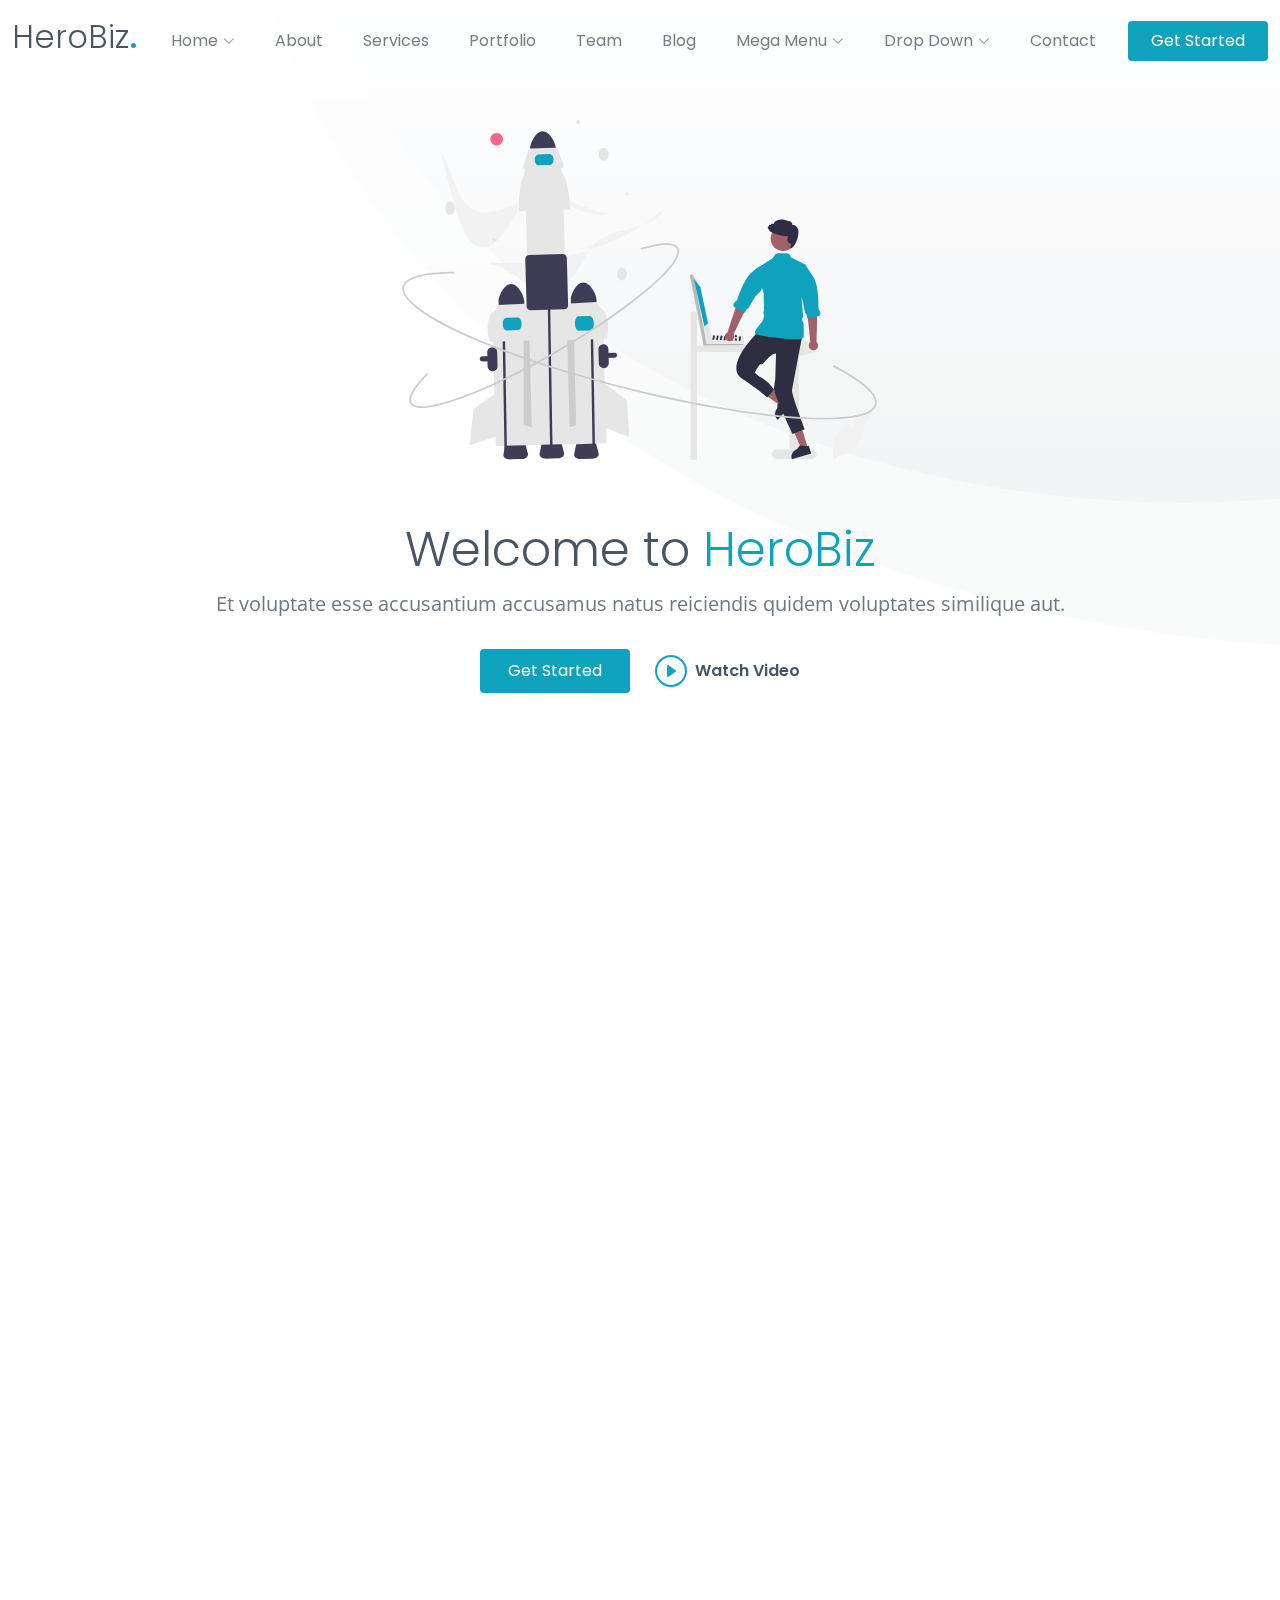
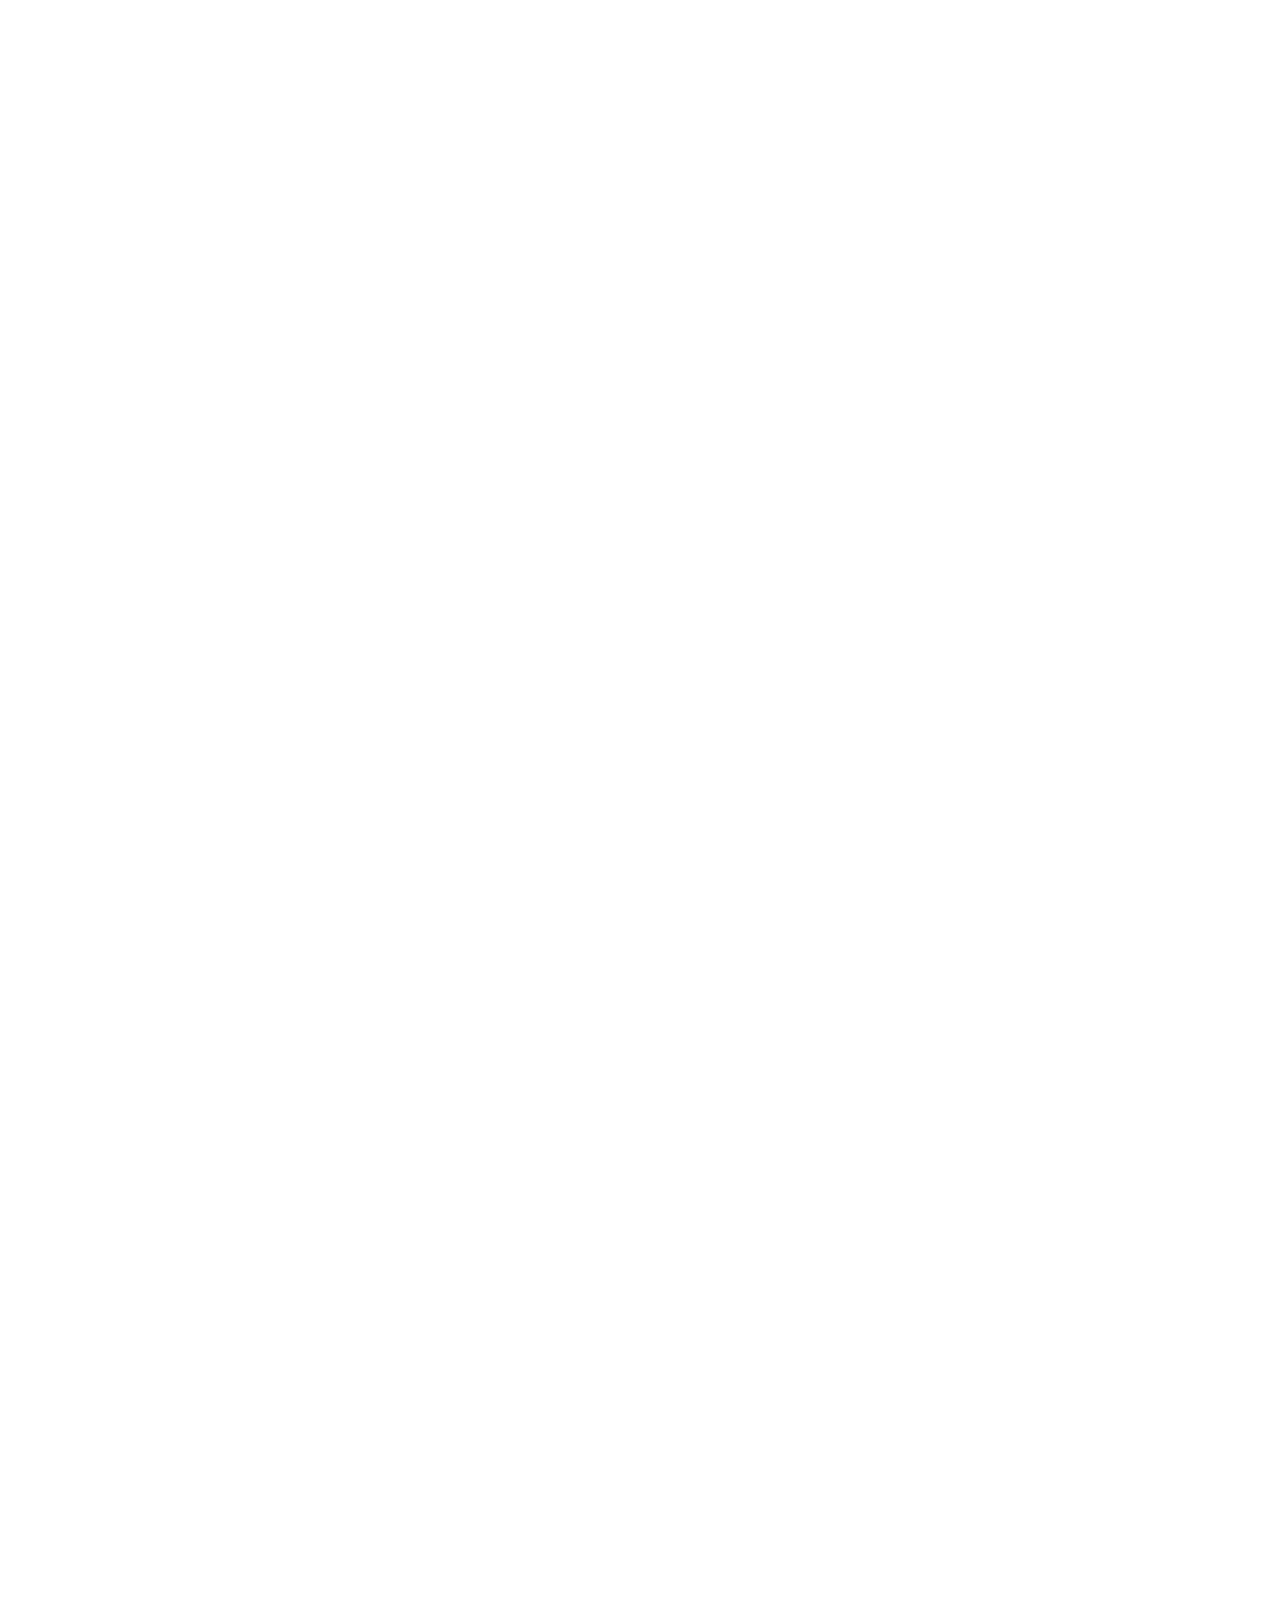
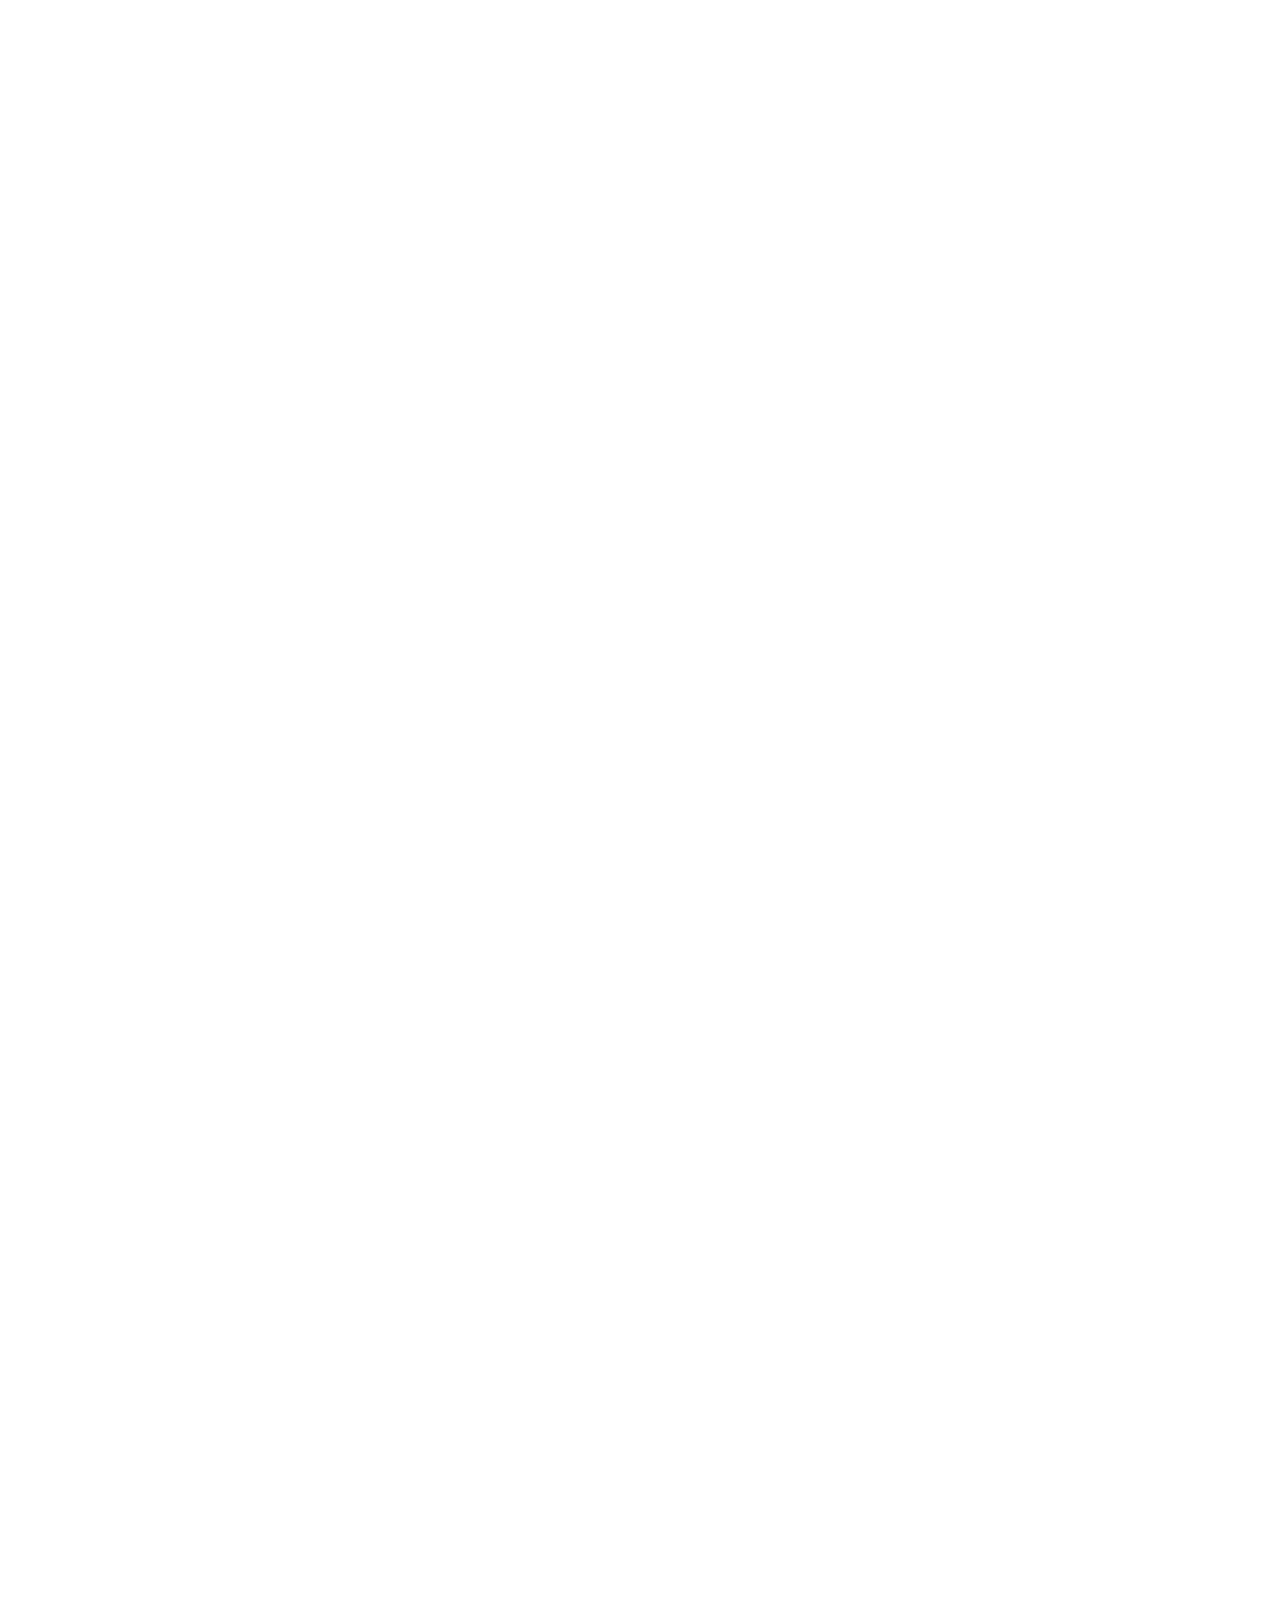
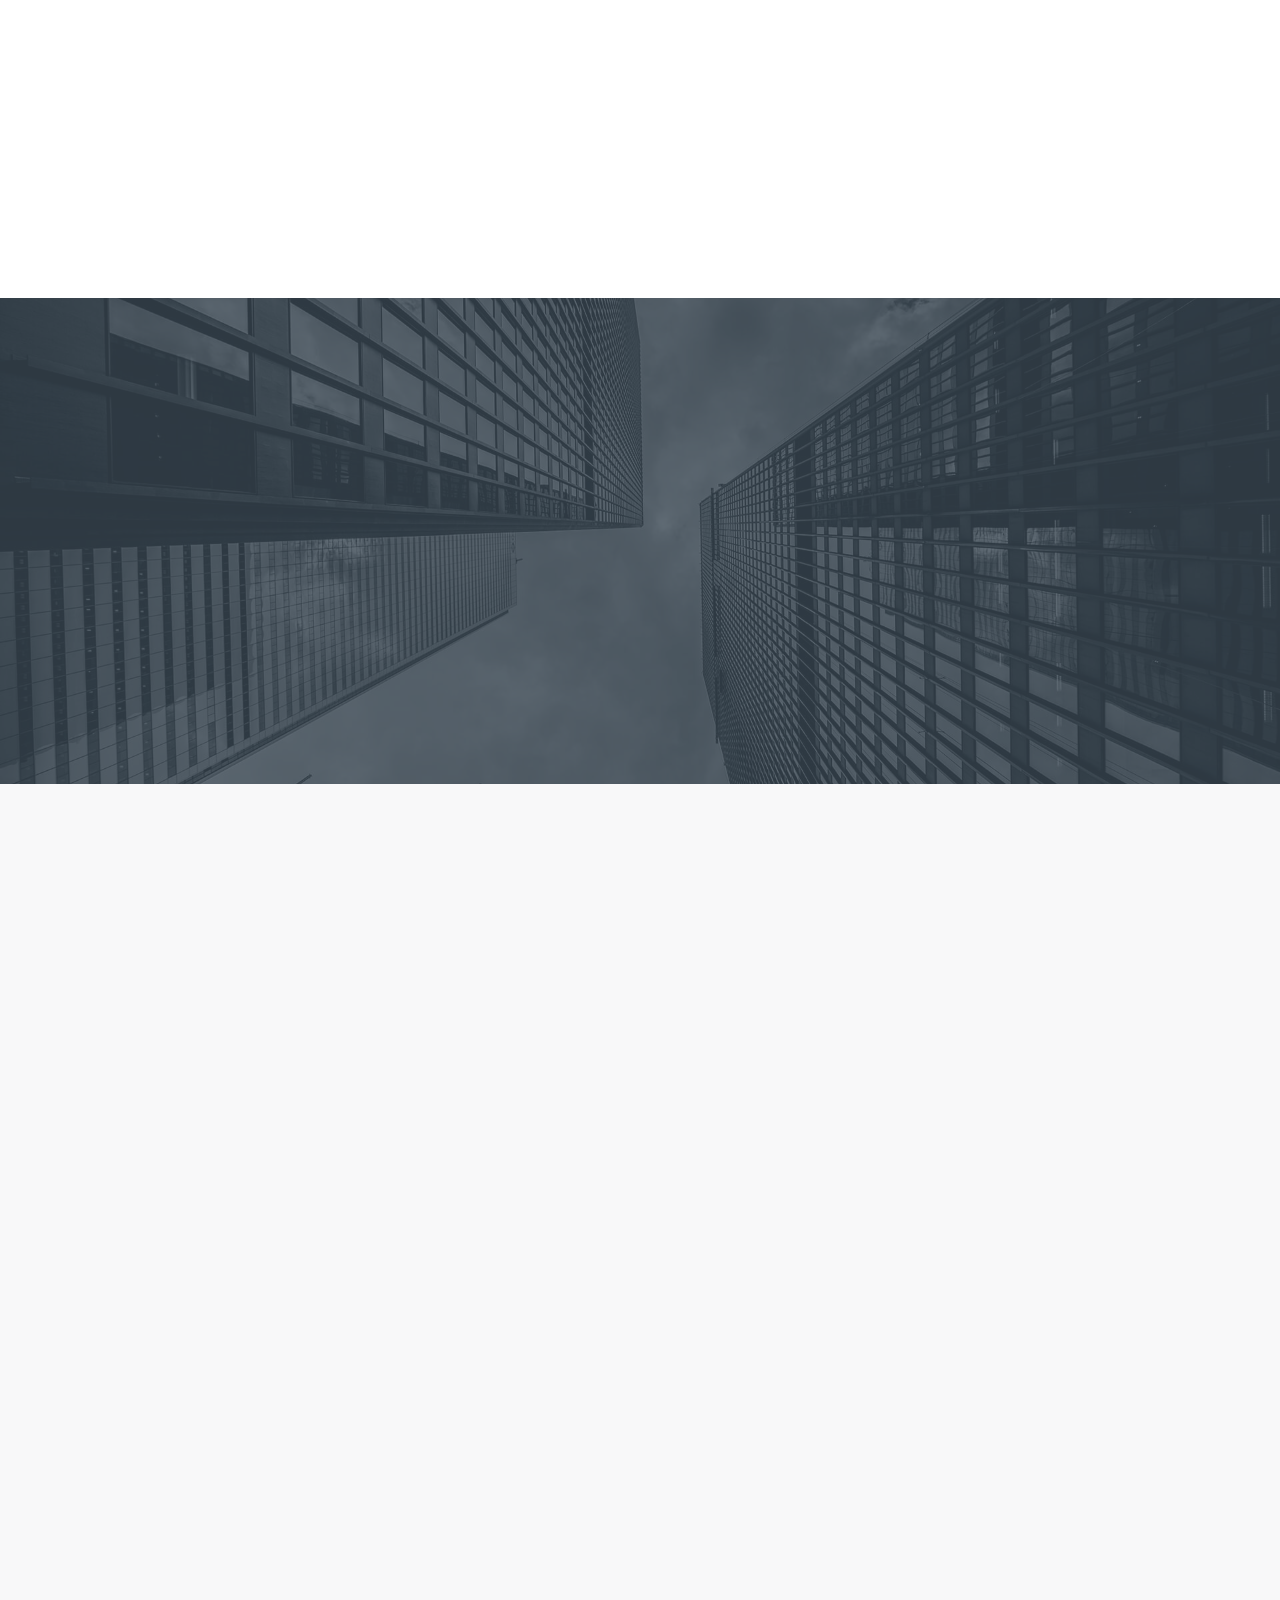
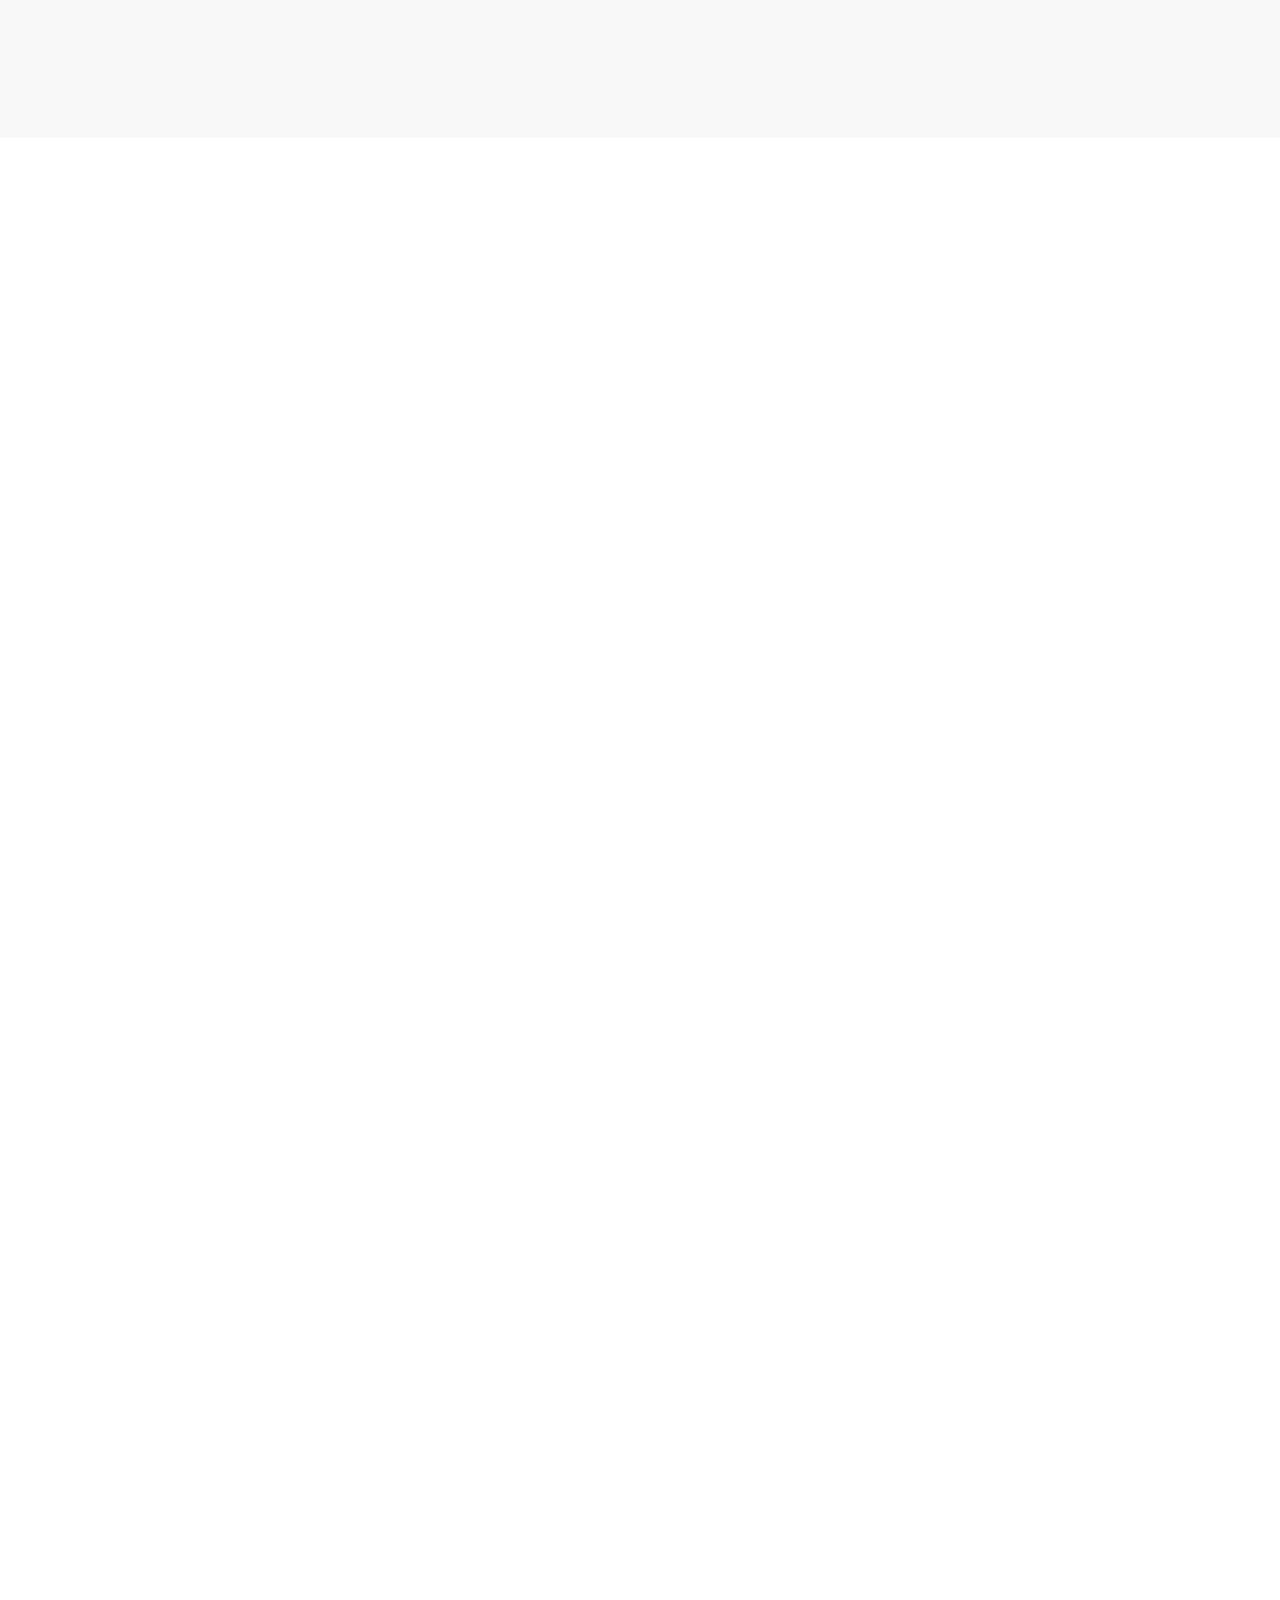
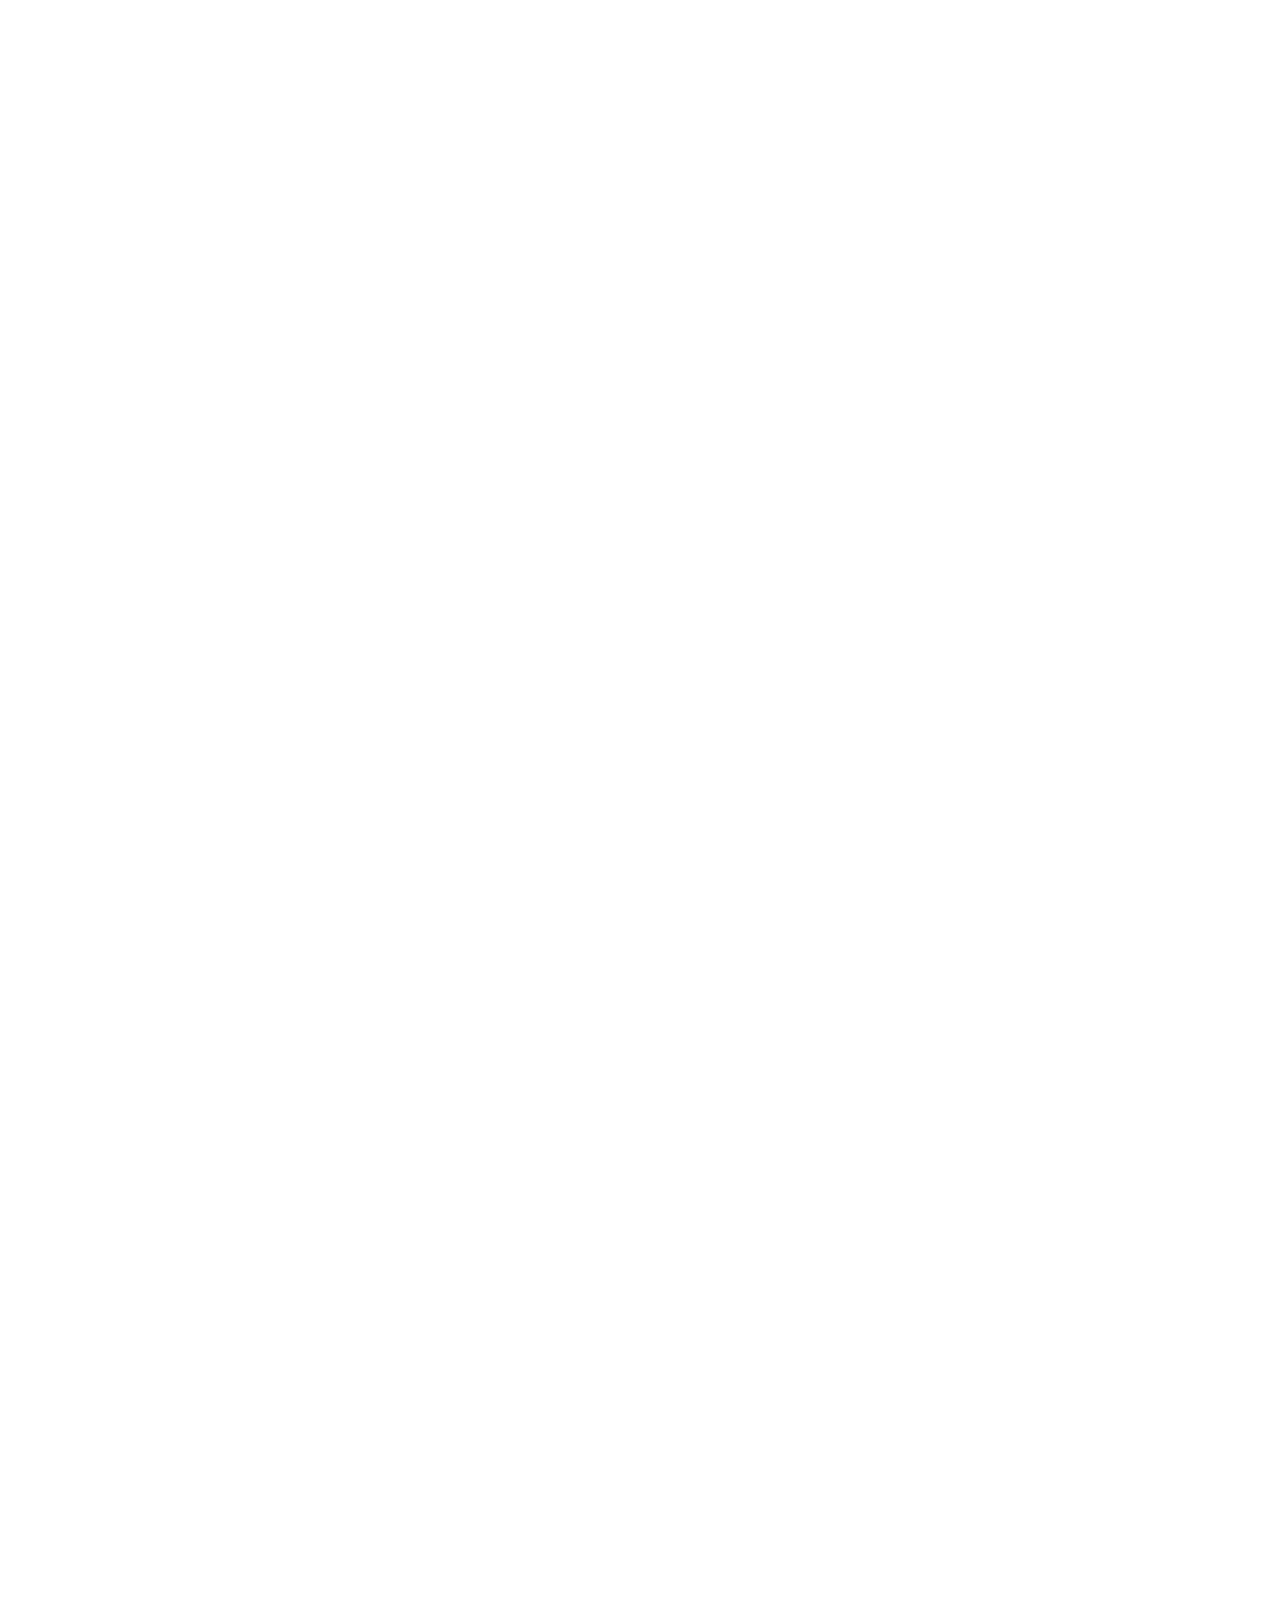
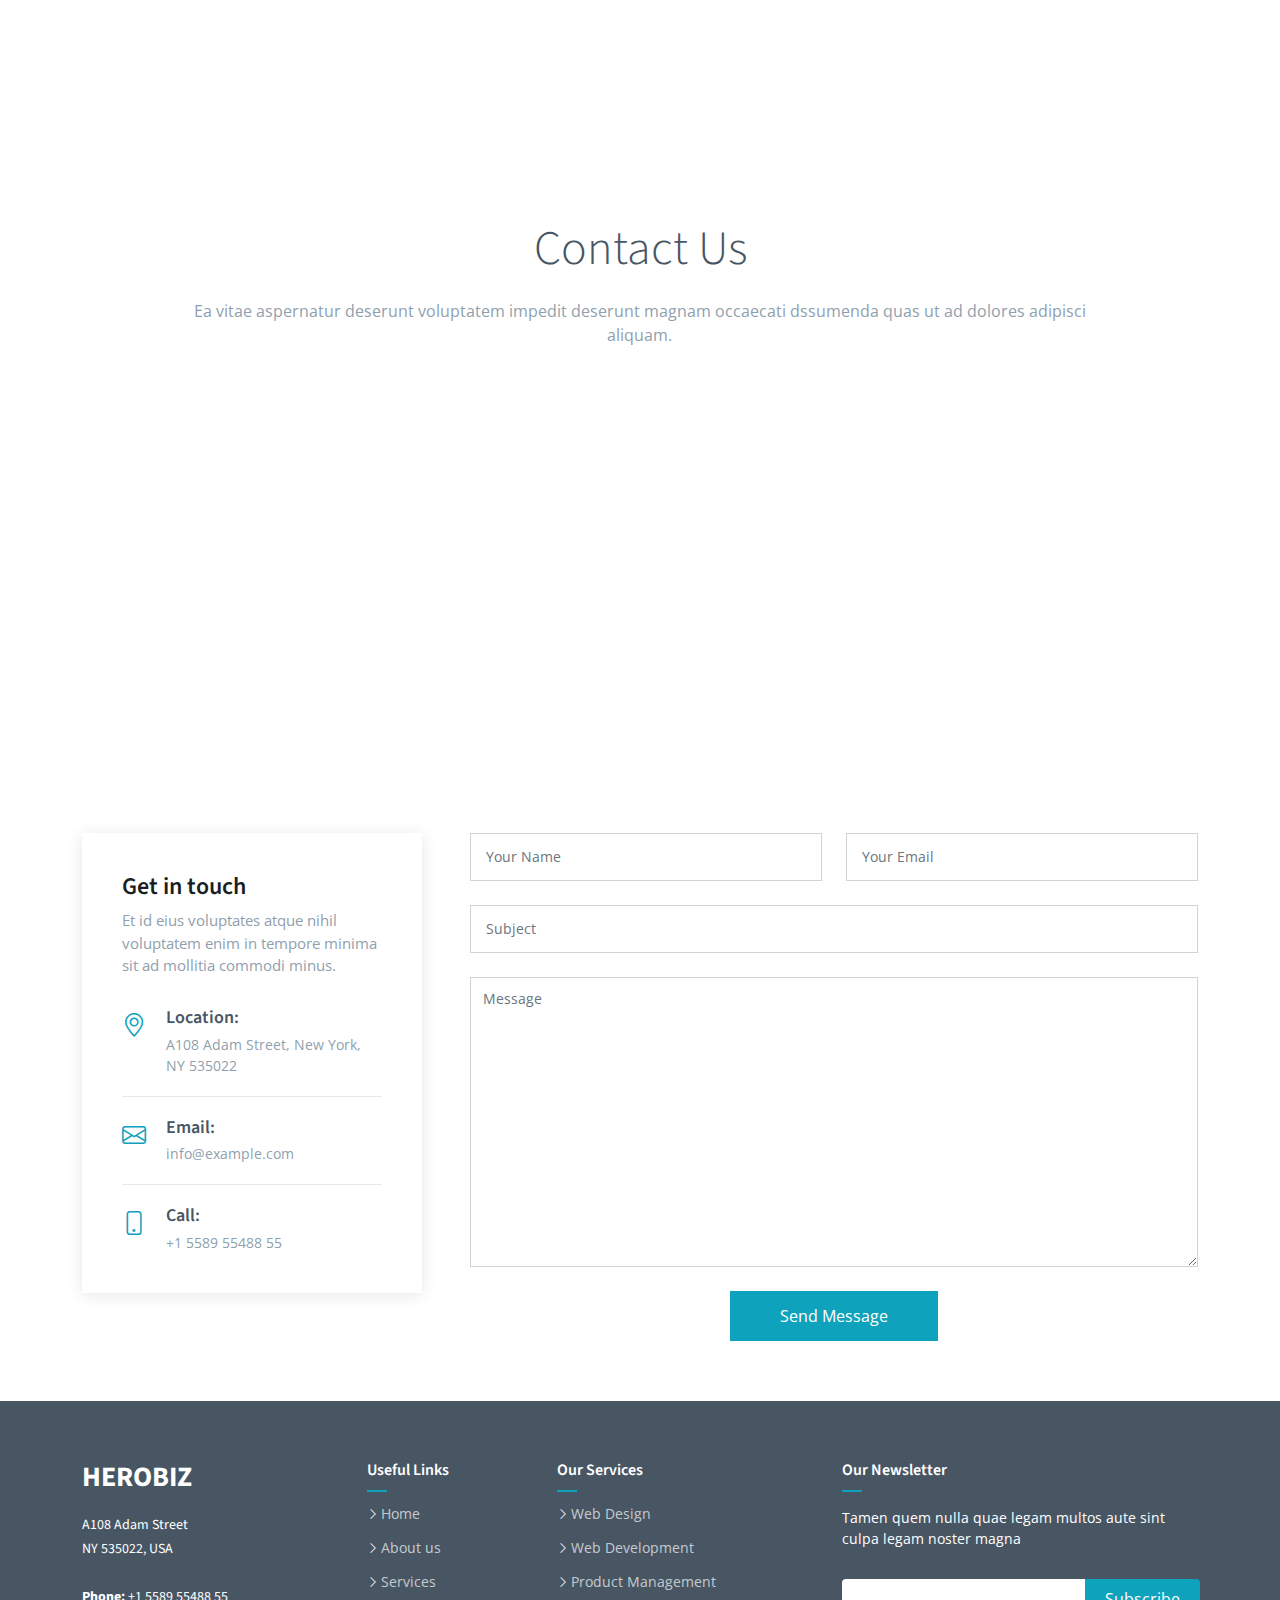
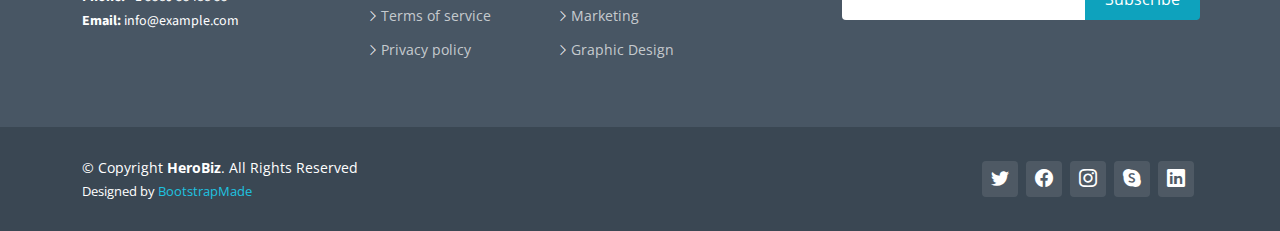
==== index.html @ de41434a "initial comment" ====
<!DOCTYPE html>
<html lang="en">

<head>
  <meta charset="utf-8">
  <meta content="width=device-width, initial-scale=1.0" name="viewport">

  <title>HeroBiz Bootstrap Template - Home 1</title>
  <meta content="" name="description">
  <meta content="" name="keywords">

  <!-- Favicons -->
  <link href="assets/img/favicon.png" rel="icon">
  <link href="assets/img/apple-touch-icon.png" rel="apple-touch-icon">

  <!-- Google Fonts -->
  <link rel="preconnect" href="https://fonts.googleapis.com">
  <link rel="preconnect" href="https://fonts.gstatic.com" crossorigin>
  <link href="https://fonts.googleapis.com/css2?family=Open+Sans:ital,wght@0,300;0,400;0,500;0,600;0,700;1,300;1,400;1,500;1,600;1,700&family=Poppins:ital,wght@0,300;0,400;0,500;0,600;0,700;1,300;1,400;1,500;1,600;1,700&family=Source+Sans+Pro:ital,wght@0,300;0,400;0,600;0,700;1,300;1,400;1,600;1,700&display=swap" rel="stylesheet">

  <!-- Vendor CSS Files -->
  <link href="assets/vendor/bootstrap/css/bootstrap.min.css" rel="stylesheet">
  <link href="assets/vendor/bootstrap-icons/bootstrap-icons.css" rel="stylesheet">
  <link href="assets/vendor/aos/aos.css" rel="stylesheet">
  <link href="assets/vendor/glightbox/css/glightbox.min.css" rel="stylesheet">
  <link href="assets/vendor/swiper/swiper-bundle.min.css" rel="stylesheet">

  <!-- Variables CSS Files. Uncomment your preferred color scheme -->
  <link href="assets/css/variables.css" rel="stylesheet">
  <!-- <link href="assets/css/variables-blue.css" rel="stylesheet"> -->
  <!-- <link href="assets/css/variables-green.css" rel="stylesheet"> -->
  <!-- <link href="assets/css/variables-orange.css" rel="stylesheet"> -->
  <!-- <link href="assets/css/variables-purple.css" rel="stylesheet"> -->
  <!-- <link href="assets/css/variables-red.css" rel="stylesheet"> -->
  <!-- <link href="assets/css/variables-pink.css" rel="stylesheet"> -->

  <!-- Template Main CSS File -->
  <link href="assets/css/main.css" rel="stylesheet">

  <!-- =======================================================
  * Template Name: HeroBiz - v2.1.0
  * Template URL: https://bootstrapmade.com/herobiz-bootstrap-business-template/
  * Author: BootstrapMade.com
  * License: https://bootstrapmade.com/license/
  ======================================================== -->
</head>

<body>

  <!-- ======= Header ======= -->
  <header id="header" class="header fixed-top" data-scrollto-offset="0">
    <div class="container-fluid d-flex align-items-center justify-content-between">

      <a href="index.html" class="logo d-flex align-items-center scrollto me-auto me-lg-0">
        <!-- Uncomment the line below if you also wish to use an image logo -->
        <!-- <img src="assets/img/logo.png" alt=""> -->
        <h1>HeroBiz<span>.</span></h1>
      </a>

      <nav id="navbar" class="navbar">
        <ul>

          <li class="dropdown"><a href="#"><span>Home</span> <i class="bi bi-chevron-down dropdown-indicator"></i></a>
            <ul>
              <li><a href="index.html" class="active">Home 1 - index.html</a></li>
              <li><a href="index-2.html">Home 2 - index-2.html</a></li>
              <li><a href="index-3.html">Home 3 - index-3.html</a></li>
              <li><a href="index-4.html">Home 4 - index-4.html</a></li>
            </ul>
          </li>

          <li><a class="nav-link scrollto" href="index.html#about">About</a></li>
          <li><a class="nav-link scrollto" href="index.html#services">Services</a></li>
          <li><a class="nav-link scrollto" href="index.html#portfolio">Portfolio</a></li>
          <li><a class="nav-link scrollto" href="index.html#team">Team</a></li>
          <li><a href="blog.html">Blog</a></li>
          <li class="dropdown megamenu"><a href="#"><span>Mega Menu</span> <i class="bi bi-chevron-down dropdown-indicator"></i></a>
            <ul>
              <li>
                <a href="#">Column 1 link 1</a>
                <a href="#">Column 1 link 2</a>
                <a href="#">Column 1 link 3</a>
              </li>
              <li>
                <a href="#">Column 2 link 1</a>
                <a href="#">Column 2 link 2</a>
                <a href="#">Column 3 link 3</a>
              </li>
              <li>
                <a href="#">Column 3 link 1</a>
                <a href="#">Column 3 link 2</a>
                <a href="#">Column 3 link 3</a>
              </li>
              <li>
                <a href="#">Column 4 link 1</a>
                <a href="#">Column 4 link 2</a>
                <a href="#">Column 4 link 3</a>
              </li>
            </ul>
          </li>
          <li class="dropdown"><a href="#"><span>Drop Down</span> <i class="bi bi-chevron-down dropdown-indicator"></i></a>
            <ul>
              <li><a href="#">Drop Down 1</a></li>
              <li class="dropdown"><a href="#"><span>Deep Drop Down</span> <i class="bi bi-chevron-down dropdown-indicator"></i></a>
                <ul>
                  <li><a href="#">Deep Drop Down 1</a></li>
                  <li><a href="#">Deep Drop Down 2</a></li>
                  <li><a href="#">Deep Drop Down 3</a></li>
                  <li><a href="#">Deep Drop Down 4</a></li>
                  <li><a href="#">Deep Drop Down 5</a></li>
                </ul>
              </li>
              <li><a href="#">Drop Down 2</a></li>
              <li><a href="#">Drop Down 3</a></li>
              <li><a href="#">Drop Down 4</a></li>
            </ul>
          </li>
          <li><a class="nav-link scrollto" href="index.html#contact">Contact</a></li>
        </ul>
        <i class="bi bi-list mobile-nav-toggle d-none"></i>
      </nav><!-- .navbar -->

      <a class="btn-getstarted scrollto" href="index.html#about">Get Started</a>

    </div>
  </header><!-- End Header -->

  <section id="hero-animated" class="hero-animated d-flex align-items-center">
    <div class="container d-flex flex-column justify-content-center align-items-center text-center position-relative" data-aos="zoom-out">
      <img src="assets/img/hero-carousel/hero-carousel-3.svg" class="img-fluid animated">
      <h2>Welcome to <span>HeroBiz</span></h2>
      <p>Et voluptate esse accusantium accusamus natus reiciendis quidem voluptates similique aut.</p>
      <div class="d-flex">
        <a href="#about" class="btn-get-started scrollto">Get Started</a>
        <a href="https://www.youtube.com/watch?v=LXb3EKWsInQ" class="glightbox btn-watch-video d-flex align-items-center"><i class="bi bi-play-circle"></i><span>Watch Video</span></a>
      </div>
    </div>
  </section>

  <main id="main">

    <!-- ======= Featured Services Section ======= -->
    <section id="featured-services" class="featured-services">
      <div class="container">

        <div class="row gy-4">

          <div class="col-xl-3 col-md-6 d-flex" data-aos="zoom-out">
            <div class="service-item position-relative">
              <div class="icon"><i class="bi bi-activity icon"></i></div>
              <h4><a href="" class="stretched-link">Lorem Ipsum</a></h4>
              <p>Voluptatum deleniti atque corrupti quos dolores et quas molestias excepturi</p>
            </div>
          </div><!-- End Service Item -->

          <div class="col-xl-3 col-md-6 d-flex" data-aos="zoom-out" data-aos-delay="200">
            <div class="service-item position-relative">
              <div class="icon"><i class="bi bi-bounding-box-circles icon"></i></div>
              <h4><a href="" class="stretched-link">Sed ut perspici</a></h4>
              <p>Duis aute irure dolor in reprehenderit in voluptate velit esse cillum dolore</p>
            </div>
          </div><!-- End Service Item -->

          <div class="col-xl-3 col-md-6 d-flex" data-aos="zoom-out" data-aos-delay="400">
            <div class="service-item position-relative">
              <div class="icon"><i class="bi bi-calendar4-week icon"></i></div>
              <h4><a href="" class="stretched-link">Magni Dolores</a></h4>
              <p>Excepteur sint occaecat cupidatat non proident, sunt in culpa qui officia</p>
            </div>
          </div><!-- End Service Item -->

          <div class="col-xl-3 col-md-6 d-flex" data-aos="zoom-out" data-aos-delay="600">
            <div class="service-item position-relative">
              <div class="icon"><i class="bi bi-broadcast icon"></i></div>
              <h4><a href="" class="stretched-link">Nemo Enim</a></h4>
              <p>At vero eos et accusamus et iusto odio dignissimos ducimus qui blanditiis</p>
            </div>
          </div><!-- End Service Item -->

        </div>

      </div>
    </section><!-- End Featured Services Section -->

    <!-- ======= About Section ======= -->
    <section id="about" class="about">
      <div class="container" data-aos="fade-up">

        <div class="section-header">
          <h2>About Us</h2>
          <p>Architecto nobis eos vel nam quidem vitae temporibus voluptates qui hic deserunt iusto omnis nam voluptas asperiores sequi tenetur dolores incidunt enim voluptatem magnam cumque fuga.</p>
        </div>

        <div class="row g-4 g-lg-5" data-aos="fade-up" data-aos-delay="200">

          <div class="col-lg-5">
            <div class="about-img">
              <img src="assets/img/about.jpg" class="img-fluid" alt="">
            </div>
          </div>

          <div class="col-lg-7">
            <h3 class="pt-0 pt-lg-5">Neque officiis dolore maiores et exercitationem quae est seda lidera pat claero</h3>

            <!-- Tabs -->
            <ul class="nav nav-pills mb-3">
              <li><a class="nav-link active" data-bs-toggle="pill" href="#tab1">Saepe fuga</a></li>
              <li><a class="nav-link" data-bs-toggle="pill" href="#tab2">Voluptates</a></li>
              <li><a class="nav-link" data-bs-toggle="pill" href="#tab3">Corrupti</a></li>
            </ul><!-- End Tabs -->

            <!-- Tab Content -->
            <div class="tab-content">

              <div class="tab-pane fade show active" id="tab1">

                <p class="fst-italic">Consequuntur inventore voluptates consequatur aut vel et. Eos doloribus expedita. Sapiente atque consequatur minima nihil quae aspernatur quo suscipit voluptatem.</p>

                <div class="d-flex align-items-center mt-4">
                  <i class="bi bi-check2"></i>
                  <h4>Repudiandae rerum velit modi et officia quasi facilis</h4>
                </div>
                <p>Laborum omnis voluptates voluptas qui sit aliquam blanditiis. Sapiente minima commodi dolorum non eveniet magni quaerat nemo et.</p>

                <div class="d-flex align-items-center mt-4">
                  <i class="bi bi-check2"></i>
                  <h4>Incidunt non veritatis illum ea ut nisi</h4>
                </div>
                <p>Non quod totam minus repellendus autem sint velit. Rerum debitis facere soluta tenetur. Iure molestiae assumenda sunt qui inventore eligendi voluptates nisi at. Dolorem quo tempora. Quia et perferendis.</p>

                <div class="d-flex align-items-center mt-4">
                  <i class="bi bi-check2"></i>
                  <h4>Omnis ab quia nemo dignissimos rem eum quos..</h4>
                </div>
                <p>Eius alias aut cupiditate. Dolor voluptates animi ut blanditiis quos nam. Magnam officia aut ut alias quo explicabo ullam esse. Sunt magnam et dolorem eaque magnam odit enim quaerat. Vero error error voluptatem eum.</p>

              </div><!-- End Tab 1 Content -->

              <div class="tab-pane fade show" id="tab2">

                <p class="fst-italic">Consequuntur inventore voluptates consequatur aut vel et. Eos doloribus expedita. Sapiente atque consequatur minima nihil quae aspernatur quo suscipit voluptatem.</p>

                <div class="d-flex align-items-center mt-4">
                  <i class="bi bi-check2"></i>
                  <h4>Repudiandae rerum velit modi et officia quasi facilis</h4>
                </div>
                <p>Laborum omnis voluptates voluptas qui sit aliquam blanditiis. Sapiente minima commodi dolorum non eveniet magni quaerat nemo et.</p>

                <div class="d-flex align-items-center mt-4">
                  <i class="bi bi-check2"></i>
                  <h4>Incidunt non veritatis illum ea ut nisi</h4>
                </div>
                <p>Non quod totam minus repellendus autem sint velit. Rerum debitis facere soluta tenetur. Iure molestiae assumenda sunt qui inventore eligendi voluptates nisi at. Dolorem quo tempora. Quia et perferendis.</p>

                <div class="d-flex align-items-center mt-4">
                  <i class="bi bi-check2"></i>
                  <h4>Omnis ab quia nemo dignissimos rem eum quos..</h4>
                </div>
                <p>Eius alias aut cupiditate. Dolor voluptates animi ut blanditiis quos nam. Magnam officia aut ut alias quo explicabo ullam esse. Sunt magnam et dolorem eaque magnam odit enim quaerat. Vero error error voluptatem eum.</p>

              </div><!-- End Tab 2 Content -->

              <div class="tab-pane fade show" id="tab3">

                <p class="fst-italic">Consequuntur inventore voluptates consequatur aut vel et. Eos doloribus expedita. Sapiente atque consequatur minima nihil quae aspernatur quo suscipit voluptatem.</p>

                <div class="d-flex align-items-center mt-4">
                  <i class="bi bi-check2"></i>
                  <h4>Repudiandae rerum velit modi et officia quasi facilis</h4>
                </div>
                <p>Laborum omnis voluptates voluptas qui sit aliquam blanditiis. Sapiente minima commodi dolorum non eveniet magni quaerat nemo et.</p>

                <div class="d-flex align-items-center mt-4">
                  <i class="bi bi-check2"></i>
                  <h4>Incidunt non veritatis illum ea ut nisi</h4>
                </div>
                <p>Non quod totam minus repellendus autem sint velit. Rerum debitis facere soluta tenetur. Iure molestiae assumenda sunt qui inventore eligendi voluptates nisi at. Dolorem quo tempora. Quia et perferendis.</p>

                <div class="d-flex align-items-center mt-4">
                  <i class="bi bi-check2"></i>
                  <h4>Omnis ab quia nemo dignissimos rem eum quos..</h4>
                </div>
                <p>Eius alias aut cupiditate. Dolor voluptates animi ut blanditiis quos nam. Magnam officia aut ut alias quo explicabo ullam esse. Sunt magnam et dolorem eaque magnam odit enim quaerat. Vero error error voluptatem eum.</p>

              </div><!-- End Tab 3 Content -->

            </div>

          </div>

        </div>

      </div>
    </section><!-- End About Section -->

    <!-- ======= Clients Section ======= -->
    <section id="clients" class="clients">
      <div class="container" data-aos="zoom-out">

        <div class="clients-slider swiper">
          <div class="swiper-wrapper align-items-center">
            <div class="swiper-slide"><img src="assets/img/clients/client-1.png" class="img-fluid" alt=""></div>
            <div class="swiper-slide"><img src="assets/img/clients/client-2.png" class="img-fluid" alt=""></div>
            <div class="swiper-slide"><img src="assets/img/clients/client-3.png" class="img-fluid" alt=""></div>
            <div class="swiper-slide"><img src="assets/img/clients/client-4.png" class="img-fluid" alt=""></div>
            <div class="swiper-slide"><img src="assets/img/clients/client-5.png" class="img-fluid" alt=""></div>
            <div class="swiper-slide"><img src="assets/img/clients/client-6.png" class="img-fluid" alt=""></div>
            <div class="swiper-slide"><img src="assets/img/clients/client-7.png" class="img-fluid" alt=""></div>
            <div class="swiper-slide"><img src="assets/img/clients/client-8.png" class="img-fluid" alt=""></div>
          </div>
        </div>

      </div>
    </section><!-- End Clients Section -->

    <!-- ======= Call To Action Section ======= -->
    <section id="cta" class="cta">
      <div class="container" data-aos="zoom-out">

        <div class="row g-5">

          <div class="col-lg-8 col-md-6 content d-flex flex-column justify-content-center order-last order-md-first">
            <h3>Alias sunt quas <em>Cupiditate</em> oluptas hic minima</h3>
            <p> Duis aute irure dolor in reprehenderit in voluptate velit esse cillum dolore eu fugiat nulla pariatur. Excepteur sint occaecat cupidatat non proident, sunt in culpa qui officia deserunt mollit anim id est laborum.</p>
            <a class="cta-btn align-self-start" href="#">Call To Action</a>
          </div>

          <div class="col-lg-4 col-md-6 order-first order-md-last d-flex align-items-center">
            <div class="img">
              <img src="assets/img/cta.jpg" alt="" class="img-fluid">
            </div>
          </div>

        </div>

      </div>
    </section><!-- End Call To Action Section -->

    <!-- ======= On Focus Section ======= -->
    <section id="onfocus" class="onfocus">
      <div class="container-fluid p-0" data-aos="fade-up">

        <div class="row g-0">
          <div class="col-lg-6 video-play position-relative">
            <a href="https://www.youtube.com/watch?v=LXb3EKWsInQ" class="glightbox play-btn"></a>
          </div>
          <div class="col-lg-6">
            <div class="content d-flex flex-column justify-content-center h-100">
              <h3>Voluptatem dignissimos provident quasi corporis</h3>
              <p class="fst-italic">
                Lorem ipsum dolor sit amet, consectetur adipiscing elit, sed do eiusmod tempor incididunt ut labore et dolore
                magna aliqua.
              </p>
              <ul>
                <li><i class="bi bi-check-circle"></i> Ullamco laboris nisi ut aliquip ex ea commodo consequat.</li>
                <li><i class="bi bi-check-circle"></i> Duis aute irure dolor in reprehenderit in voluptate velit.</li>
                <li><i class="bi bi-check-circle"></i> Ullamco laboris nisi ut aliquip ex ea commodo consequat. Duis aute irure dolor in reprehenderit in voluptate trideta storacalaperda mastiro dolore eu fugiat nulla pariatur.</li>
              </ul>
              <a href="#" class="read-more align-self-start"><span>Read More</span><i class="bi bi-arrow-right"></i></a>
            </div>
          </div>
        </div>

      </div>
    </section><!-- End On Focus Section -->

    <!-- ======= Features Section ======= -->
    <section id="features" class="features">
      <div class="container" data-aos="fade-up">

        <ul class="nav nav-tabs row gy-4 d-flex">

          <li class="nav-item col-6 col-md-4 col-lg-2">
            <a class="nav-link active show" data-bs-toggle="tab" data-bs-target="#tab-1">
              <i class="bi bi-binoculars color-cyan"></i>
              <h4>Modinest</h4>
            </a>
          </li><!-- End Tab 1 Nav -->

          <li class="nav-item col-6 col-md-4 col-lg-2">
            <a class="nav-link" data-bs-toggle="tab" data-bs-target="#tab-2">
              <i class="bi bi-box-seam color-indigo"></i>
              <h4>Undaesenti</h4>
            </a>
          </li><!-- End Tab 2 Nav -->

          <li class="nav-item col-6 col-md-4 col-lg-2">
            <a class="nav-link" data-bs-toggle="tab" data-bs-target="#tab-3">
              <i class="bi bi-brightness-high color-teal"></i>
              <h4>Pariatur</h4>
            </a>
          </li><!-- End Tab 3 Nav -->

          <li class="nav-item col-6 col-md-4 col-lg-2">
            <a class="nav-link" data-bs-toggle="tab" data-bs-target="#tab-4">
              <i class="bi bi-command color-red"></i>
              <h4>Nostrum</h4>
            </a>
          </li><!-- End Tab 4 Nav -->

          <li class="nav-item col-6 col-md-4 col-lg-2">
            <a class="nav-link" data-bs-toggle="tab" data-bs-target="#tab-5">
              <i class="bi bi-easel color-blue"></i>
              <h4>Adipiscing</h4>
            </a>
          </li><!-- End Tab 5 Nav -->

          <li class="nav-item col-6 col-md-4 col-lg-2">
            <a class="nav-link" data-bs-toggle="tab" data-bs-target="#tab-6">
              <i class="bi bi-map color-orange"></i>
              <h4>Reprehit</h4>
            </a>
          </li><!-- End Tab 6 Nav -->

        </ul>

        <div class="tab-content">

          <div class="tab-pane active show" id="tab-1">
            <div class="row gy-4">
              <div class="col-lg-8 order-2 order-lg-1" data-aos="fade-up" data-aos-delay="100">
                <h3>Modinest</h3>
                <p class="fst-italic">
                  Lorem ipsum dolor sit amet, consectetur adipiscing elit, sed do eiusmod tempor incididunt ut labore et dolore
                  magna aliqua.
                </p>
                <ul>
                  <li><i class="bi bi-check-circle-fill"></i> Ullamco laboris nisi ut aliquip ex ea commodo consequat.</li>
                  <li><i class="bi bi-check-circle-fill"></i> Duis aute irure dolor in reprehenderit in voluptate velit.</li>
                  <li><i class="bi bi-check-circle-fill"></i> Ullamco laboris nisi ut aliquip ex ea commodo consequat. Duis aute irure dolor in reprehenderit in voluptate trideta storacalaperda mastiro dolore eu fugiat nulla pariatur.</li>
                </ul>
                <p>
                  Ullamco laboris nisi ut aliquip ex ea commodo consequat. Duis aute irure dolor in reprehenderit in voluptate
                  velit esse cillum dolore eu fugiat nulla pariatur. Excepteur sint occaecat cupidatat non proident, sunt in
                  culpa qui officia deserunt mollit anim id est laborum
                </p>
              </div>
              <div class="col-lg-4 order-1 order-lg-2 text-center" data-aos="fade-up" data-aos-delay="200">
                <img src="assets/img/features-1.svg" alt="" class="img-fluid">
              </div>
            </div>
          </div><!-- End Tab Content 1 -->

          <div class="tab-pane" id="tab-2">
            <div class="row gy-4">
              <div class="col-lg-8 order-2 order-lg-1">
                <h3>Undaesenti</h3>
                <p>
                  Ullamco laboris nisi ut aliquip ex ea commodo consequat. Duis aute irure dolor in reprehenderit in voluptate
                  velit esse cillum dolore eu fugiat nulla pariatur. Excepteur sint occaecat cupidatat non proident, sunt in
                  culpa qui officia deserunt mollit anim id est laborum
                </p>
                <p class="fst-italic">
                  Lorem ipsum dolor sit amet, consectetur adipiscing elit, sed do eiusmod tempor incididunt ut labore et dolore
                  magna aliqua.
                </p>
                <ul>
                  <li><i class="bi bi-check-circle-fill"></i> Ullamco laboris nisi ut aliquip ex ea commodo consequat.</li>
                  <li><i class="bi bi-check-circle-fill"></i> Duis aute irure dolor in reprehenderit in voluptate velit.</li>
                  <li><i class="bi bi-check-circle-fill"></i> Provident mollitia neque rerum asperiores dolores quos qui a. Ipsum neque dolor voluptate nisi sed.</li>
                  <li><i class="bi bi-check-circle-fill"></i> Ullamco laboris nisi ut aliquip ex ea commodo consequat. Duis aute irure dolor in reprehenderit in voluptate trideta storacalaperda mastiro dolore eu fugiat nulla pariatur.</li>
                </ul>
              </div>
              <div class="col-lg-4 order-1 order-lg-2 text-center">
                <img src="assets/img/features-2.svg" alt="" class="img-fluid">
              </div>
            </div>
          </div><!-- End Tab Content 2 -->

          <div class="tab-pane" id="tab-3">
            <div class="row gy-4">
              <div class="col-lg-8 order-2 order-lg-1">
                <h3>Pariatur</h3>
                <p>
                  Ullamco laboris nisi ut aliquip ex ea commodo consequat. Duis aute irure dolor in reprehenderit in voluptate
                  velit esse cillum dolore eu fugiat nulla pariatur. Excepteur sint occaecat cupidatat non proident, sunt in
                  culpa qui officia deserunt mollit anim id est laborum
                </p>
                <ul>
                  <li><i class="bi bi-check-circle-fill"></i> Ullamco laboris nisi ut aliquip ex ea commodo consequat.</li>
                  <li><i class="bi bi-check-circle-fill"></i> Duis aute irure dolor in reprehenderit in voluptate velit.</li>
                  <li><i class="bi bi-check-circle-fill"></i> Provident mollitia neque rerum asperiores dolores quos qui a. Ipsum neque dolor voluptate nisi sed.</li>
                </ul>
                <p class="fst-italic">
                  Lorem ipsum dolor sit amet, consectetur adipiscing elit, sed do eiusmod tempor incididunt ut labore et dolore
                  magna aliqua.
                </p>
              </div>
              <div class="col-lg-4 order-1 order-lg-2 text-center">
                <img src="assets/img/features-3.svg" alt="" class="img-fluid">
              </div>
            </div>
          </div><!-- End Tab Content 3 -->

          <div class="tab-pane" id="tab-4">
            <div class="row gy-4">
              <div class="col-lg-8 order-2 order-lg-1">
                <h3>Nostrum</h3>
                <p>
                  Ullamco laboris nisi ut aliquip ex ea commodo consequat. Duis aute irure dolor in reprehenderit in voluptate
                  velit esse cillum dolore eu fugiat nulla pariatur. Excepteur sint occaecat cupidatat non proident, sunt in
                  culpa qui officia deserunt mollit anim id est laborum
                </p>
                <p class="fst-italic">
                  Lorem ipsum dolor sit amet, consectetur adipiscing elit, sed do eiusmod tempor incididunt ut labore et dolore
                  magna aliqua.
                </p>
                <ul>
                  <li><i class="bi bi-check-circle-fill"></i> Ullamco laboris nisi ut aliquip ex ea commodo consequat.</li>
                  <li><i class="bi bi-check-circle-fill"></i> Duis aute irure dolor in reprehenderit in voluptate velit.</li>
                  <li><i class="bi bi-check-circle-fill"></i> Ullamco laboris nisi ut aliquip ex ea commodo consequat. Duis aute irure dolor in reprehenderit in voluptate trideta storacalaperda mastiro dolore eu fugiat nulla pariatur.</li>
                </ul>
              </div>
              <div class="col-lg-4 order-1 order-lg-2 text-center">
                <img src="assets/img/features-4.svg" alt="" class="img-fluid">
              </div>
            </div>
          </div><!-- End Tab Content 4 -->

          <div class="tab-pane" id="tab-5">
            <div class="row gy-4">
              <div class="col-lg-8 order-2 order-lg-1">
                <h3>Adipiscing</h3>
                <p>
                  Ullamco laboris nisi ut aliquip ex ea commodo consequat. Duis aute irure dolor in reprehenderit in voluptate
                  velit esse cillum dolore eu fugiat nulla pariatur. Excepteur sint occaecat cupidatat non proident, sunt in
                  culpa qui officia deserunt mollit anim id est laborum
                </p>
                <p class="fst-italic">
                  Lorem ipsum dolor sit amet, consectetur adipiscing elit, sed do eiusmod tempor incididunt ut labore et dolore
                  magna aliqua.
                </p>
                <ul>
                  <li><i class="bi bi-check-circle-fill"></i> Ullamco laboris nisi ut aliquip ex ea commodo consequat.</li>
                  <li><i class="bi bi-check-circle-fill"></i> Duis aute irure dolor in reprehenderit in voluptate velit.</li>
                  <li><i class="bi bi-check-circle-fill"></i> Ullamco laboris nisi ut aliquip ex ea commodo consequat. Duis aute irure dolor in reprehenderit in voluptate trideta storacalaperda mastiro dolore eu fugiat nulla pariatur.</li>
                </ul>
              </div>
              <div class="col-lg-4 order-1 order-lg-2 text-center">
                <img src="assets/img/features-5.svg" alt="" class="img-fluid">
              </div>
            </div>
          </div><!-- End Tab Content 5 -->

          <div class="tab-pane" id="tab-6">
            <div class="row gy-4">
              <div class="col-lg-8 order-2 order-lg-1">
                <h3>Reprehit</h3>
                <p>
                  Ullamco laboris nisi ut aliquip ex ea commodo consequat. Duis aute irure dolor in reprehenderit in voluptate
                  velit esse cillum dolore eu fugiat nulla pariatur. Excepteur sint occaecat cupidatat non proident, sunt in
                  culpa qui officia deserunt mollit anim id est laborum
                </p>
                <p class="fst-italic">
                  Lorem ipsum dolor sit amet, consectetur adipiscing elit, sed do eiusmod tempor incididunt ut labore et dolore
                  magna aliqua.
                </p>
                <ul>
                  <li><i class="bi bi-check-circle-fill"></i> Ullamco laboris nisi ut aliquip ex ea commodo consequat.</li>
                  <li><i class="bi bi-check-circle-fill"></i> Duis aute irure dolor in reprehenderit in voluptate velit.</li>
                  <li><i class="bi bi-check-circle-fill"></i> Ullamco laboris nisi ut aliquip ex ea commodo consequat. Duis aute irure dolor in reprehenderit in voluptate trideta storacalaperda mastiro dolore eu fugiat nulla pariatur.</li>
                </ul>
              </div>
              <div class="col-lg-4 order-1 order-lg-2 text-center">
                <img src="assets/img/features-6.svg" alt="" class="img-fluid">
              </div>
            </div>
          </div><!-- End Tab Content 6 -->

        </div>

      </div>
    </section><!-- End Features Section -->

    <!-- ======= Services Section ======= -->
    <section id="services" class="services">
      <div class="container" data-aos="fade-up">

        <div class="section-header">
          <h2>Our Services</h2>
          <p>Ea vitae aspernatur deserunt voluptatem impedit deserunt magnam occaecati dssumenda quas ut ad dolores adipisci aliquam.</p>
        </div>

        <div class="row gy-5">

          <div class="col-xl-4 col-md-6" data-aos="zoom-in" data-aos-delay="200">
            <div class="service-item">
              <div class="img">
                <img src="assets/img/services-1.jpg" class="img-fluid" alt="">
              </div>
              <div class="details position-relative">
                <div class="icon">
                  <i class="bi bi-activity"></i>
                </div>
                <a href="#" class="stretched-link">
                  <h3>Nesciunt Mete</h3>
                </a>
                <p>Provident nihil minus qui consequatur non omnis maiores. Eos accusantium minus dolores iure perferendis.</p>
              </div>
            </div>
          </div><!-- End Service Item -->

          <div class="col-xl-4 col-md-6" data-aos="zoom-in" data-aos-delay="300">
            <div class="service-item">
              <div class="img">
                <img src="assets/img/services-2.jpg" class="img-fluid" alt="">
              </div>
              <div class="details position-relative">
                <div class="icon">
                  <i class="bi bi-broadcast"></i>
                </div>
                <a href="#" class="stretched-link">
                  <h3>Eosle Commodi</h3>
                </a>
                <p>Ut autem aut autem non a. Sint sint sit facilis nam iusto sint. Libero corrupti neque eum hic non ut nesciunt dolorem.</p>
              </div>
            </div>
          </div><!-- End Service Item -->

          <div class="col-xl-4 col-md-6" data-aos="zoom-in" data-aos-delay="400">
            <div class="service-item">
              <div class="img">
                <img src="assets/img/services-3.jpg" class="img-fluid" alt="">
              </div>
              <div class="details position-relative">
                <div class="icon">
                  <i class="bi bi-easel"></i>
                </div>
                <a href="#" class="stretched-link">
                  <h3>Ledo Markt</h3>
                </a>
                <p>Ut excepturi voluptatem nisi sed. Quidem fuga consequatur. Minus ea aut. Vel qui id voluptas adipisci eos earum corrupti.</p>
              </div>
            </div>
          </div><!-- End Service Item -->

          <div class="col-xl-4 col-md-6" data-aos="zoom-in" data-aos-delay="500">
            <div class="service-item">
              <div class="img">
                <img src="assets/img/services-4.jpg" class="img-fluid" alt="">
              </div>
              <div class="details position-relative">
                <div class="icon">
                  <i class="bi bi-bounding-box-circles"></i>
                </div>
                <a href="#" class="stretched-link">
                  <h3>Asperiores Commodit</h3>
                </a>
                <p>Non et temporibus minus omnis sed dolor esse consequatur. Cupiditate sed error ea fuga sit provident adipisci neque.</p>
                <a href="#" class="stretched-link"></a>
              </div>
            </div>
          </div><!-- End Service Item -->

          <div class="col-xl-4 col-md-6" data-aos="zoom-in" data-aos-delay="600">
            <div class="service-item">
              <div class="img">
                <img src="assets/img/services-5.jpg" class="img-fluid" alt="">
              </div>
              <div class="details position-relative">
                <div class="icon">
                  <i class="bi bi-calendar4-week"></i>
                </div>
                <a href="#" class="stretched-link">
                  <h3>Velit Doloremque</h3>
                </a>
                <p>Cumque et suscipit saepe. Est maiores autem enim facilis ut aut ipsam corporis aut. Sed animi at autem alias eius labore.</p>
                <a href="#" class="stretched-link"></a>
              </div>
            </div>
          </div><!-- End Service Item -->

          <div class="col-xl-4 col-md-6" data-aos="zoom-in" data-aos-delay="700">
            <div class="service-item">
              <div class="img">
                <img src="assets/img/services-6.jpg" class="img-fluid" alt="">
              </div>
              <div class="details position-relative">
                <div class="icon">
                  <i class="bi bi-chat-square-text"></i>
                </div>
                <a href="#" class="stretched-link">
                  <h3>Dolori Architecto</h3>
                </a>
                <p>Hic molestias ea quibusdam eos. Fugiat enim doloremque aut neque non et debitis iure. Corrupti recusandae ducimus enim.</p>
                <a href="#" class="stretched-link"></a>
              </div>
            </div>
          </div><!-- End Service Item -->

        </div>

      </div>
    </section><!-- End Services Section -->

    <!-- ======= Testimonials Section ======= -->
    <section id="testimonials" class="testimonials">
      <div class="container" data-aos="fade-up">

        <div class="testimonials-slider swiper">
          <div class="swiper-wrapper">

            <div class="swiper-slide">
              <div class="testimonial-item">
                <img src="assets/img/testimonials/testimonials-1.jpg" class="testimonial-img" alt="">
                <h3>Saul Goodman</h3>
                <h4>Ceo &amp; Founder</h4>
                <div class="stars">
                  <i class="bi bi-star-fill"></i><i class="bi bi-star-fill"></i><i class="bi bi-star-fill"></i><i class="bi bi-star-fill"></i><i class="bi bi-star-fill"></i>
                </div>
                <p>
                  <i class="bi bi-quote quote-icon-left"></i>
                  Proin iaculis purus consequat sem cure digni ssim donec porttitora entum suscipit rhoncus. Accusantium quam, ultricies eget id, aliquam eget nibh et. Maecen aliquam, risus at semper.
                  <i class="bi bi-quote quote-icon-right"></i>
                </p>
              </div>
            </div><!-- End testimonial item -->

            <div class="swiper-slide">
              <div class="testimonial-item">
                <img src="assets/img/testimonials/testimonials-2.jpg" class="testimonial-img" alt="">
                <h3>Sara Wilsson</h3>
                <h4>Designer</h4>
                <div class="stars">
                  <i class="bi bi-star-fill"></i><i class="bi bi-star-fill"></i><i class="bi bi-star-fill"></i><i class="bi bi-star-fill"></i><i class="bi bi-star-fill"></i>
                </div>
                <p>
                  <i class="bi bi-quote quote-icon-left"></i>
                  Export tempor illum tamen malis malis eram quae irure esse labore quem cillum quid cillum eram malis quorum velit fore eram velit sunt aliqua noster fugiat irure amet legam anim culpa.
                  <i class="bi bi-quote quote-icon-right"></i>
                </p>
              </div>
            </div><!-- End testimonial item -->

            <div class="swiper-slide">
              <div class="testimonial-item">
                <img src="assets/img/testimonials/testimonials-3.jpg" class="testimonial-img" alt="">
                <h3>Jena Karlis</h3>
                <h4>Store Owner</h4>
                <div class="stars">
                  <i class="bi bi-star-fill"></i><i class="bi bi-star-fill"></i><i class="bi bi-star-fill"></i><i class="bi bi-star-fill"></i><i class="bi bi-star-fill"></i>
                </div>
                <p>
                  <i class="bi bi-quote quote-icon-left"></i>
                  Enim nisi quem export duis labore cillum quae magna enim sint quorum nulla quem veniam duis minim tempor labore quem eram duis noster aute amet eram fore quis sint minim.
                  <i class="bi bi-quote quote-icon-right"></i>
                </p>
              </div>
            </div><!-- End testimonial item -->

            <div class="swiper-slide">
              <div class="testimonial-item">
                <img src="assets/img/testimonials/testimonials-4.jpg" class="testimonial-img" alt="">
                <h3>Matt Brandon</h3>
                <h4>Freelancer</h4>
                <div class="stars">
                  <i class="bi bi-star-fill"></i><i class="bi bi-star-fill"></i><i class="bi bi-star-fill"></i><i class="bi bi-star-fill"></i><i class="bi bi-star-fill"></i>
                </div>
                <p>
                  <i class="bi bi-quote quote-icon-left"></i>
                  Fugiat enim eram quae cillum dolore dolor amet nulla culpa multos export minim fugiat minim velit minim dolor enim duis veniam ipsum anim magna sunt elit fore quem dolore labore illum veniam.
                  <i class="bi bi-quote quote-icon-right"></i>
                </p>
              </div>
            </div><!-- End testimonial item -->

            <div class="swiper-slide">
              <div class="testimonial-item">
                <img src="assets/img/testimonials/testimonials-5.jpg" class="testimonial-img" alt="">
                <h3>John Larson</h3>
                <h4>Entrepreneur</h4>
                <div class="stars">
                  <i class="bi bi-star-fill"></i><i class="bi bi-star-fill"></i><i class="bi bi-star-fill"></i><i class="bi bi-star-fill"></i><i class="bi bi-star-fill"></i>
                </div>
                <p>
                  <i class="bi bi-quote quote-icon-left"></i>
                  Quis quorum aliqua sint quem legam fore sunt eram irure aliqua veniam tempor noster veniam enim culpa labore duis sunt culpa nulla illum cillum fugiat legam esse veniam culpa fore nisi cillum quid.
                  <i class="bi bi-quote quote-icon-right"></i>
                </p>
              </div>
            </div><!-- End testimonial item -->

          </div>
          <div class="swiper-pagination"></div>
        </div>

      </div>
    </section><!-- End Testimonials Section -->

    <!-- ======= Pricing Section ======= -->
    <section id="pricing" class="pricing">
      <div class="container" data-aos="fade-up">

        <div class="section-header">
          <h2>Our Pricing</h2>
          <p>Architecto nobis eos vel nam quidem vitae temporibus voluptates qui hic deserunt iusto omnis nam voluptas asperiores sequi tenetur dolores incidunt enim voluptatem magnam cumque fuga.</p>
        </div>

        <div class="row gy-4">

          <div class="col-lg-4" data-aos="zoom-in" data-aos-delay="200">
            <div class="pricing-item">

              <div class="pricing-header">
                <h3>Free Plan</h3>
                <h4><sup>$</sup>0<span> / month</span></h4>
              </div>

              <ul>
                <li><i class="bi bi-dot"></i> <span>Quam adipiscing vitae proin</span></li>
                <li><i class="bi bi-dot"></i> <span>Nec feugiat nisl pretium</span></li>
                <li><i class="bi bi-dot"></i> <span>Nulla at volutpat diam uteera</span></li>
                <li class="na"><i class="bi bi-x"></i> <span>Pharetra massa massa ultricies</span></li>
                <li class="na"><i class="bi bi-x"></i> <span>Massa ultricies mi quis hendrerit</span></li>
              </ul>

              <div class="text-center mt-auto">
                <a href="#" class="buy-btn">Buy Now</a>
              </div>

            </div>
          </div><!-- End Pricing Item -->

          <div class="col-lg-4" data-aos="zoom-in" data-aos-delay="400">
            <div class="pricing-item featured">

              <div class="pricing-header">
                <h3>Business Plan</h3>
                <h4><sup>$</sup>29<span> / month</span></h4>
              </div>

              <ul>
                <li><i class="bi bi-dot"></i> <span>Quam adipiscing vitae proin</span></li>
                <li><i class="bi bi-dot"></i> <span>Nec feugiat nisl pretium</span></li>
                <li><i class="bi bi-dot"></i> <span>Nulla at volutpat diam uteera</spa>
                </li>
                <li><i class="bi bi-dot"></i> <span>Pharetra massa massa ultricies</spa>
                </li>
                <li><i class="bi bi-dot"></i> <span>Massa ultricies mi quis hendrerit</span></li>
              </ul>

              <div class="text-center mt-auto">
                <a href="#" class="buy-btn">Buy Now</a>
              </div>

            </div>
          </div><!-- End Pricing Item -->

          <div class="col-lg-4" data-aos="zoom-in" data-aos-delay="600">
            <div class="pricing-item">

              <div class="pricing-header">
                <h3>Developer Plan</h3>
                <h4><sup>$</sup>49<span> / month</span></h4>
              </div>

              <ul>
                <li><i class="bi bi-dot"></i> <span>Quam adipiscing vitae proin</span></li>
                <li><i class="bi bi-dot"></i> <span>Nec feugiat nisl pretium</span></li>
                <li><i class="bi bi-dot"></i> <span>Nulla at volutpat diam uteera</span></li>
                <li><i class="bi bi-dot"></i> <span>Pharetra massa massa ultricies</span></li>
                <li><i class="bi bi-dot"></i> <span>Massa ultricies mi quis hendrerit</span></li>
              </ul>

              <div class="text-center mt-auto">
                <a href="#" class="buy-btn">Buy Now</a>
              </div>

            </div>
          </div><!-- End Pricing Item -->

        </div>

      </div>
    </section><!-- End Pricing Section -->

    <!-- ======= F.A.Q Section ======= -->
    <section id="faq" class="faq">
      <div class="container-fluid" data-aos="fade-up">

        <div class="row gy-4">

          <div class="col-lg-7 d-flex flex-column justify-content-center align-items-stretch  order-2 order-lg-1">

            <div class="content px-xl-5">
              <h3>Frequently Asked <strong>Questions</strong></h3>
              <p>
                Lorem ipsum dolor sit amet, consectetur adipiscing elit, sed do eiusmod tempor incididunt ut labore et dolore magna aliqua. Duis aute irure dolor in reprehenderit
              </p>
            </div>

            <div class="accordion accordion-flush px-xl-5" id="faqlist">

              <div class="accordion-item" data-aos="fade-up" data-aos-delay="200">
                <h3 class="accordion-header">
                  <button class="accordion-button collapsed" type="button" data-bs-toggle="collapse" data-bs-target="#faq-content-1">
                    <i class="bi bi-question-circle question-icon"></i>
                    Non consectetur a erat nam at lectus urna duis?
                  </button>
                </h3>
                <div id="faq-content-1" class="accordion-collapse collapse" data-bs-parent="#faqlist">
                  <div class="accordion-body">
                    Feugiat pretium nibh ipsum consequat. Tempus iaculis urna id volutpat lacus laoreet non curabitur gravida. Venenatis lectus magna fringilla urna porttitor rhoncus dolor purus non.
                  </div>
                </div>
              </div><!-- # Faq item-->

              <div class="accordion-item" data-aos="fade-up" data-aos-delay="300">
                <h3 class="accordion-header">
                  <button class="accordion-button collapsed" type="button" data-bs-toggle="collapse" data-bs-target="#faq-content-2">
                    <i class="bi bi-question-circle question-icon"></i>
                    Feugiat scelerisque varius morbi enim nunc faucibus a pellentesque?
                  </button>
                </h3>
                <div id="faq-content-2" class="accordion-collapse collapse" data-bs-parent="#faqlist">
                  <div class="accordion-body">
                    Dolor sit amet consectetur adipiscing elit pellentesque habitant morbi. Id interdum velit laoreet id donec ultrices. Fringilla phasellus faucibus scelerisque eleifend donec pretium. Est pellentesque elit ullamcorper dignissim. Mauris ultrices eros in cursus turpis massa tincidunt dui.
                  </div>
                </div>
              </div><!-- # Faq item-->

              <div class="accordion-item" data-aos="fade-up" data-aos-delay="400">
                <h3 class="accordion-header">
                  <button class="accordion-button collapsed" type="button" data-bs-toggle="collapse" data-bs-target="#faq-content-3">
                    <i class="bi bi-question-circle question-icon"></i>
                    Dolor sit amet consectetur adipiscing elit pellentesque habitant morbi?
                  </button>
                </h3>
                <div id="faq-content-3" class="accordion-collapse collapse" data-bs-parent="#faqlist">
                  <div class="accordion-body">
                    Eleifend mi in nulla posuere sollicitudin aliquam ultrices sagittis orci. Faucibus pulvinar elementum integer enim. Sem nulla pharetra diam sit amet nisl suscipit. Rutrum tellus pellentesque eu tincidunt. Lectus urna duis convallis convallis tellus. Urna molestie at elementum eu facilisis sed odio morbi quis
                  </div>
                </div>
              </div><!-- # Faq item-->

              <div class="accordion-item" data-aos="fade-up" data-aos-delay="500">
                <h3 class="accordion-header">
                  <button class="accordion-button collapsed" type="button" data-bs-toggle="collapse" data-bs-target="#faq-content-4">
                    <i class="bi bi-question-circle question-icon"></i>
                    Ac odio tempor orci dapibus. Aliquam eleifend mi in nulla?
                  </button>
                </h3>
                <div id="faq-content-4" class="accordion-collapse collapse" data-bs-parent="#faqlist">
                  <div class="accordion-body">
                    <i class="bi bi-question-circle question-icon"></i>
                    Dolor sit amet consectetur adipiscing elit pellentesque habitant morbi. Id interdum velit laoreet id donec ultrices. Fringilla phasellus faucibus scelerisque eleifend donec pretium. Est pellentesque elit ullamcorper dignissim. Mauris ultrices eros in cursus turpis massa tincidunt dui.
                  </div>
                </div>
              </div><!-- # Faq item-->

              <div class="accordion-item" data-aos="fade-up" data-aos-delay="600">
                <h3 class="accordion-header">
                  <button class="accordion-button collapsed" type="button" data-bs-toggle="collapse" data-bs-target="#faq-content-5">
                    <i class="bi bi-question-circle question-icon"></i>
                    Tempus quam pellentesque nec nam aliquam sem et tortor consequat?
                  </button>
                </h3>
                <div id="faq-content-5" class="accordion-collapse collapse" data-bs-parent="#faqlist">
                  <div class="accordion-body">
                    Molestie a iaculis at erat pellentesque adipiscing commodo. Dignissim suspendisse in est ante in. Nunc vel risus commodo viverra maecenas accumsan. Sit amet nisl suscipit adipiscing bibendum est. Purus gravida quis blandit turpis cursus in
                  </div>
                </div>
              </div><!-- # Faq item-->

            </div>

          </div>

          <div class="col-lg-5 align-items-stretch order-1 order-lg-2 img" style='background-image: url("assets/img/faq.jpg");'>&nbsp;</div>
        </div>

      </div>
    </section><!-- End F.A.Q Section -->

    <!-- ======= Portfolio Section ======= -->
    <section id="portfolio" class="portfolio" data-aos="fade-up">

      <div class="container">

        <div class="section-header">
          <h2>Portfolio</h2>
          <p>Non hic nulla eum consequatur maxime ut vero memo vero totam officiis pariatur eos dolorum sed fug dolorem est possimus esse quae repudiandae. Dolorem id enim officiis sunt deserunt esse soluta consequatur quaerat</p>
        </div>

      </div>

      <div class="container-fluid" data-aos="fade-up" data-aos-delay="200">

        <div class="portfolio-isotope" data-portfolio-filter="*" data-portfolio-layout="masonry" data-portfolio-sort="original-order">

          <ul class="portfolio-flters">
            <li data-filter="*" class="filter-active">All</li>
            <li data-filter=".filter-app">App</li>
            <li data-filter=".filter-product">Product</li>
            <li data-filter=".filter-branding">Branding</li>
            <li data-filter=".filter-books">Books</li>
          </ul><!-- End Portfolio Filters -->

          <div class="row g-0 portfolio-container">

            <div class="col-xl-3 col-lg-4 col-md-6 portfolio-item filter-app">
              <img src="assets/img/portfolio/app-1.jpg" class="img-fluid" alt="">
              <div class="portfolio-info">
                <h4>App 1</h4>
                <a href="assets/img/portfolio/app-1.jpg" title="App 1" data-gallery="portfolio-gallery" class="glightbox preview-link"><i class="bi bi-zoom-in"></i></a>
                <a href="portfolio-details.html" title="More Details" class="details-link"><i class="bi bi-link-45deg"></i></a>
              </div>
            </div><!-- End Portfolio Item -->

            <div class="col-xl-3 col-lg-4 col-md-6 portfolio-item filter-product">
              <img src="assets/img/portfolio/product-1.jpg" class="img-fluid" alt="">
              <div class="portfolio-info">
                <h4>Product 1</h4>
                <a href="assets/img/portfolio/product-1.jpg" title="Product 1" data-gallery="portfolio-gallery" class="glightbox preview-link"><i class="bi bi-zoom-in"></i></a>
                <a href="portfolio-details.html" title="More Details" class="details-link"><i class="bi bi-link-45deg"></i></a>
              </div>
            </div><!-- End Portfolio Item -->

            <div class="col-xl-3 col-lg-4 col-md-6 portfolio-item filter-branding">
              <img src="assets/img/portfolio/branding-1.jpg" class="img-fluid" alt="">
              <div class="portfolio-info">
                <h4>Branding 1</h4>
                <a href="assets/img/portfolio/branding-1.jpg" title="Branding 1" data-gallery="portfolio-gallery" class="glightbox preview-link"><i class="bi bi-zoom-in"></i></a>
                <a href="portfolio-details.html" title="More Details" class="details-link"><i class="bi bi-link-45deg"></i></a>
              </div>
            </div><!-- End Portfolio Item -->

            <div class="col-xl-3 col-lg-4 col-md-6 portfolio-item filter-books">
              <img src="assets/img/portfolio/books-1.jpg" class="img-fluid" alt="">
              <div class="portfolio-info">
                <h4>Books 1</h4>
                <a href="assets/img/portfolio/books-1.jpg" title="Branding 1" data-gallery="portfolio-gallery" class="glightbox preview-link"><i class="bi bi-zoom-in"></i></a>
                <a href="portfolio-details.html" title="More Details" class="details-link"><i class="bi bi-link-45deg"></i></a>
              </div>
            </div><!-- End Portfolio Item -->

            <div class="col-xl-3 col-lg-4 col-md-6 portfolio-item filter-app">
              <img src="assets/img/portfolio/app-2.jpg" class="img-fluid" alt="">
              <div class="portfolio-info">
                <h4>App 2</h4>
                <a href="assets/img/portfolio/app-2.jpg" title="App 2" data-gallery="portfolio-gallery" class="glightbox preview-link"><i class="bi bi-zoom-in"></i></a>
                <a href="portfolio-details.html" title="More Details" class="details-link"><i class="bi bi-link-45deg"></i></a>
              </div>
            </div><!-- End Portfolio Item -->

            <div class="col-xl-3 col-lg-4 col-md-6 portfolio-item filter-product">
              <img src="assets/img/portfolio/product-2.jpg" class="img-fluid" alt="">
              <div class="portfolio-info">
                <h4>Product 2</h4>
                <a href="assets/img/portfolio/product-2.jpg" title="Product 2" data-gallery="portfolio-gallery" class="glightbox preview-link"><i class="bi bi-zoom-in"></i></a>
                <a href="portfolio-details.html" title="More Details" class="details-link"><i class="bi bi-link-45deg"></i></a>
              </div>
            </div><!-- End Portfolio Item -->

            <div class="col-xl-3 col-lg-4 col-md-6 portfolio-item filter-branding">
              <img src="assets/img/portfolio/branding-2.jpg" class="img-fluid" alt="">
              <div class="portfolio-info">
                <h4>Branding 2</h4>
                <a href="assets/img/portfolio/branding-2.jpg" title="Branding 2" data-gallery="portfolio-gallery" class="glightbox preview-link"><i class="bi bi-zoom-in"></i></a>
                <a href="portfolio-details.html" title="More Details" class="details-link"><i class="bi bi-link-45deg"></i></a>
              </div>
            </div><!-- End Portfolio Item -->

            <div class="col-xl-3 col-lg-4 col-md-6 portfolio-item filter-books">
              <img src="assets/img/portfolio/books-2.jpg" class="img-fluid" alt="">
              <div class="portfolio-info">
                <h4>Books 2</h4>
                <a href="assets/img/portfolio/books-2.jpg" title="Branding 2" data-gallery="portfolio-gallery" class="glightbox preview-link"><i class="bi bi-zoom-in"></i></a>
                <a href="portfolio-details.html" title="More Details" class="details-link"><i class="bi bi-link-45deg"></i></a>
              </div>
            </div><!-- End Portfolio Item -->

            <div class="col-xl-3 col-lg-4 col-md-6 portfolio-item filter-app">
              <img src="assets/img/portfolio/app-3.jpg" class="img-fluid" alt="">
              <div class="portfolio-info">
                <h4>App 3</h4>
                <a href="assets/img/portfolio/app-3.jpg" title="App 3" data-gallery="portfolio-gallery" class="glightbox preview-link"><i class="bi bi-zoom-in"></i></a>
                <a href="portfolio-details.html" title="More Details" class="details-link"><i class="bi bi-link-45deg"></i></a>
              </div>
            </div><!-- End Portfolio Item -->

            <div class="col-xl-3 col-lg-4 col-md-6 portfolio-item filter-product">
              <img src="assets/img/portfolio/product-3.jpg" class="img-fluid" alt="">
              <div class="portfolio-info">
                <h4>Product 3</h4>
                <a href="assets/img/portfolio/product-3.jpg" title="Product 3" data-gallery="portfolio-gallery" class="glightbox preview-link"><i class="bi bi-zoom-in"></i></a>
                <a href="portfolio-details.html" title="More Details" class="details-link"><i class="bi bi-link-45deg"></i></a>
              </div>
            </div><!-- End Portfolio Item -->

            <div class="col-xl-3 col-lg-4 col-md-6 portfolio-item filter-branding">
              <img src="assets/img/portfolio/branding-3.jpg" class="img-fluid" alt="">
              <div class="portfolio-info">
                <h4>Branding 3</h4>
                <a href="assets/img/portfolio/branding-3.jpg" title="Branding 2" data-gallery="portfolio-gallery" class="glightbox preview-link"><i class="bi bi-zoom-in"></i></a>
                <a href="portfolio-details.html" title="More Details" class="details-link"><i class="bi bi-link-45deg"></i></a>
              </div>
            </div><!-- End Portfolio Item -->

            <div class="col-xl-3 col-lg-4 col-md-6 portfolio-item filter-books">
              <img src="assets/img/portfolio/books-3.jpg" class="img-fluid" alt="">
              <div class="portfolio-info">
                <h4>Books 3</h4>
                <a href="assets/img/portfolio/books-3.jpg" title="Branding 3" data-gallery="portfolio-gallery" class="glightbox preview-link"><i class="bi bi-zoom-in"></i></a>
                <a href="portfolio-details.html" title="More Details" class="details-link"><i class="bi bi-link-45deg"></i></a>
              </div>
            </div><!-- End Portfolio Item -->

          </div><!-- End Portfolio Container -->

        </div>

      </div>
    </section><!-- End Portfolio Section -->

    <!-- ======= Team Section ======= -->
    <section id="team" class="team">
      <div class="container" data-aos="fade-up">

        <div class="section-header">
          <h2>Our Team</h2>
          <p>Architecto nobis eos vel nam quidem vitae temporibus voluptates qui hic deserunt iusto omnis nam voluptas asperiores sequi tenetur dolores incidunt enim voluptatem magnam cumque fuga.</p>
        </div>

        <div class="row gy-5">

          <div class="col-xl-4 col-md-6 d-flex" data-aos="zoom-in" data-aos-delay="200">
            <div class="team-member">
              <div class="member-img">
                <img src="assets/img/team/team-1.jpg" class="img-fluid" alt="">
              </div>
              <div class="member-info">
                <div class="social">
                  <a href=""><i class="bi bi-twitter"></i></a>
                  <a href=""><i class="bi bi-facebook"></i></a>
                  <a href=""><i class="bi bi-instagram"></i></a>
                  <a href=""><i class="bi bi-linkedin"></i></a>
                </div>
                <h4>Walter White</h4>
                <span>Chief Executive Officer</span>
              </div>
            </div>
          </div><!-- End Team Member -->

          <div class="col-xl-4 col-md-6 d-flex" data-aos="zoom-in" data-aos-delay="400">
            <div class="team-member">
              <div class="member-img">
                <img src="assets/img/team/team-2.jpg" class="img-fluid" alt="">
              </div>
              <div class="member-info">
                <div class="social">
                  <a href=""><i class="bi bi-twitter"></i></a>
                  <a href=""><i class="bi bi-facebook"></i></a>
                  <a href=""><i class="bi bi-instagram"></i></a>
                  <a href=""><i class="bi bi-linkedin"></i></a>
                </div>
                <h4>Sarah Jhonson</h4>
                <span>Product Manager</span>
              </div>
            </div>
          </div><!-- End Team Member -->

          <div class="col-xl-4 col-md-6 d-flex" data-aos="zoom-in" data-aos-delay="600">
            <div class="team-member">
              <div class="member-img">
                <img src="assets/img/team/team-3.jpg" class="img-fluid" alt="">
              </div>
              <div class="member-info">
                <div class="social">
                  <a href=""><i class="bi bi-twitter"></i></a>
                  <a href=""><i class="bi bi-facebook"></i></a>
                  <a href=""><i class="bi bi-instagram"></i></a>
                  <a href=""><i class="bi bi-linkedin"></i></a>
                </div>
                <h4>William Anderson</h4>
                <span>CTO</span>
              </div>
            </div>
          </div><!-- End Team Member -->

        </div>

      </div>
    </section><!-- End Team Section -->

    <!-- ======= Recent Blog Posts Section ======= -->
    <section id="recent-blog-posts" class="recent-blog-posts">

      <div class="container" data-aos="fade-up">

        <div class="section-header">
          <h2>Blog</h2>
          <p>Recent posts form our Blog</p>
        </div>

        <div class="row">

          <div class="col-lg-4" data-aos="fade-up" data-aos-delay="200">
            <div class="post-box">
              <div class="post-img"><img src="assets/img/blog/blog-1.jpg" class="img-fluid" alt=""></div>
              <div class="meta">
                <span class="post-date">Tue, December 12</span>
                <span class="post-author"> / Julia Parker</span>
              </div>
              <h3 class="post-title">Eum ad dolor et. Autem aut fugiat debitis voluptatem consequuntur sit</h3>
              <p>Illum voluptas ab enim placeat. Adipisci enim velit nulla. Vel omnis laudantium. Asperiores eum ipsa est officiis. Modi cupiditate exercitationem qui magni est...</p>
              <a href="blog-details.html" class="readmore stretched-link"><span>Read More</span><i class="bi bi-arrow-right"></i></a>
            </div>
          </div>

          <div class="col-lg-4" data-aos="fade-up" data-aos-delay="400">
            <div class="post-box">
              <div class="post-img"><img src="assets/img/blog/blog-2.jpg" class="img-fluid" alt=""></div>
              <div class="meta">
                <span class="post-date">Fri, September 05</span>
                <span class="post-author"> / Mario Douglas</span>
              </div>
              <h3 class="post-title">Et repellendus molestiae qui est sed omnis voluptates magnam</h3>
              <p>Voluptatem nesciunt omnis libero autem tempora enim ut ipsam id. Odit quia ab eum assumenda. Quisquam omnis aliquid necessitatibus tempora consectetur doloribus...</p>
              <a href="blog-details.html" class="readmore stretched-link"><span>Read More</span><i class="bi bi-arrow-right"></i></a>
            </div>
          </div>

          <div class="col-lg-4" data-aos="fade-up" data-aos-delay="600">
            <div class="post-box">
              <div class="post-img"><img src="assets/img/blog/blog-3.jpg" class="img-fluid" alt=""></div>
              <div class="meta">
                <span class="post-date">Tue, July 27</span>
                <span class="post-author"> / Lisa Hunter</span>
              </div>
              <h3 class="post-title">Quia assumenda est et veritatis aut quae</h3>
              <p>Quia nam eaque omnis explicabo similique eum quaerat similique laboriosam. Quis omnis repellat sed quae consectetur magnam veritatis dicta nihil...</p>
              <a href="blog-details.html" class="readmore stretched-link"><span>Read More</span><i class="bi bi-arrow-right"></i></a>
            </div>
          </div>

        </div>

      </div>

    </section><!-- End Recent Blog Posts Section -->

    <!-- ======= Contact Section ======= -->
    <section id="contact" class="contact">
      <div class="container">

        <div class="section-header">
          <h2>Contact Us</h2>
          <p>Ea vitae aspernatur deserunt voluptatem impedit deserunt magnam occaecati dssumenda quas ut ad dolores adipisci aliquam.</p>
        </div>

      </div>

      <div class="map">
        <iframe src="https://www.google.com/maps/embed?pb=!1m14!1m8!1m3!1d12097.433213460943!2d-74.0062269!3d40.7101282!3m2!1i1024!2i768!4f13.1!3m3!1m2!1s0x0%3A0xb89d1fe6bc499443!2sDowntown+Conference+Center!5e0!3m2!1smk!2sbg!4v1539943755621" frameborder="0" allowfullscreen></iframe>
      </div><!-- End Google Maps -->

      <div class="container">

        <div class="row gy-5 gx-lg-5">

          <div class="col-lg-4">

            <div class="info">
              <h3>Get in touch</h3>
              <p>Et id eius voluptates atque nihil voluptatem enim in tempore minima sit ad mollitia commodi minus.</p>

              <div class="info-item d-flex">
                <i class="bi bi-geo-alt flex-shrink-0"></i>
                <div>
                  <h4>Location:</h4>
                  <p>A108 Adam Street, New York, NY 535022</p>
                </div>
              </div><!-- End Info Item -->

              <div class="info-item d-flex">
                <i class="bi bi-envelope flex-shrink-0"></i>
                <div>
                  <h4>Email:</h4>
                  <p>info@example.com</p>
                </div>
              </div><!-- End Info Item -->

              <div class="info-item d-flex">
                <i class="bi bi-phone flex-shrink-0"></i>
                <div>
                  <h4>Call:</h4>
                  <p>+1 5589 55488 55</p>
                </div>
              </div><!-- End Info Item -->

            </div>

          </div>

          <div class="col-lg-8">
            <form action="forms/contact.php" method="post" role="form" class="php-email-form">
              <div class="row">
                <div class="col-md-6 form-group">
                  <input type="text" name="name" class="form-control" id="name" placeholder="Your Name" required>
                </div>
                <div class="col-md-6 form-group mt-3 mt-md-0">
                  <input type="email" class="form-control" name="email" id="email" placeholder="Your Email" required>
                </div>
              </div>
              <div class="form-group mt-3">
                <input type="text" class="form-control" name="subject" id="subject" placeholder="Subject" required>
              </div>
              <div class="form-group mt-3">
                <textarea class="form-control" name="message" placeholder="Message" required></textarea>
              </div>
              <div class="my-3">
                <div class="loading">Loading</div>
                <div class="error-message"></div>
                <div class="sent-message">Your message has been sent. Thank you!</div>
              </div>
              <div class="text-center"><button type="submit">Send Message</button></div>
            </form>
          </div><!-- End Contact Form -->

        </div>

      </div>
    </section><!-- End Contact Section -->

  </main><!-- End #main -->

  <!-- ======= Footer ======= -->
  <footer id="footer" class="footer">

    <div class="footer-content">
      <div class="container">
        <div class="row">

          <div class="col-lg-3 col-md-6">
            <div class="footer-info">
              <h3>HeroBiz</h3>
              <p>
                A108 Adam Street <br>
                NY 535022, USA<br><br>
                <strong>Phone:</strong> +1 5589 55488 55<br>
                <strong>Email:</strong> info@example.com<br>
              </p>
            </div>
          </div>

          <div class="col-lg-2 col-md-6 footer-links">
            <h4>Useful Links</h4>
            <ul>
              <li><i class="bi bi-chevron-right"></i> <a href="#">Home</a></li>
              <li><i class="bi bi-chevron-right"></i> <a href="#">About us</a></li>
              <li><i class="bi bi-chevron-right"></i> <a href="#">Services</a></li>
              <li><i class="bi bi-chevron-right"></i> <a href="#">Terms of service</a></li>
              <li><i class="bi bi-chevron-right"></i> <a href="#">Privacy policy</a></li>
            </ul>
          </div>

          <div class="col-lg-3 col-md-6 footer-links">
            <h4>Our Services</h4>
            <ul>
              <li><i class="bi bi-chevron-right"></i> <a href="#">Web Design</a></li>
              <li><i class="bi bi-chevron-right"></i> <a href="#">Web Development</a></li>
              <li><i class="bi bi-chevron-right"></i> <a href="#">Product Management</a></li>
              <li><i class="bi bi-chevron-right"></i> <a href="#">Marketing</a></li>
              <li><i class="bi bi-chevron-right"></i> <a href="#">Graphic Design</a></li>
            </ul>
          </div>

          <div class="col-lg-4 col-md-6 footer-newsletter">
            <h4>Our Newsletter</h4>
            <p>Tamen quem nulla quae legam multos aute sint culpa legam noster magna</p>
            <form action="" method="post">
              <input type="email" name="email"><input type="submit" value="Subscribe">
            </form>

          </div>

        </div>
      </div>
    </div>

    <div class="footer-legal text-center">
      <div class="container d-flex flex-column flex-lg-row justify-content-center justify-content-lg-between align-items-center">

        <div class="d-flex flex-column align-items-center align-items-lg-start">
          <div class="copyright">
            &copy; Copyright <strong><span>HeroBiz</span></strong>. All Rights Reserved
          </div>
          <div class="credits">
            <!-- All the links in the footer should remain intact. -->
            <!-- You can delete the links only if you purchased the pro version. -->
            <!-- Licensing information: https://bootstrapmade.com/license/ -->
            <!-- Purchase the pro version with working PHP/AJAX contact form: https://bootstrapmade.com/herobiz-bootstrap-business-template/ -->
            Designed by <a href="https://bootstrapmade.com/">BootstrapMade</a>
          </div>
        </div>

        <div class="social-links order-first order-lg-last mb-3 mb-lg-0">
          <a href="#" class="twitter"><i class="bi bi-twitter"></i></a>
          <a href="#" class="facebook"><i class="bi bi-facebook"></i></a>
          <a href="#" class="instagram"><i class="bi bi-instagram"></i></a>
          <a href="#" class="google-plus"><i class="bi bi-skype"></i></a>
          <a href="#" class="linkedin"><i class="bi bi-linkedin"></i></a>
        </div>

      </div>
    </div>

  </footer><!-- End Footer -->

  <a href="#" class="scroll-top d-flex align-items-center justify-content-center"><i class="bi bi-arrow-up-short"></i></a>

  <div id="preloader"></div>

  <!-- Vendor JS Files -->
  <script src="assets/vendor/bootstrap/js/bootstrap.bundle.min.js"></script>
  <script src="assets/vendor/aos/aos.js"></script>
  <script src="assets/vendor/glightbox/js/glightbox.min.js"></script>
  <script src="assets/vendor/isotope-layout/isotope.pkgd.min.js"></script>
  <script src="assets/vendor/swiper/swiper-bundle.min.js"></script>
  <script src="assets/vendor/php-email-form/validate.js"></script>

  <!-- Template Main JS File -->
  <script src="assets/js/main.js"></script>

</body>

</html>
---- assets/css/variables.css ----
/**
* Template Name: HeroBiz
* File: variables.css
* Description: Easily customize colors, typography, and other repetitive properties used in the template main stylesheet file main.css
* 
* Template URL: https://bootstrapmade.com/herobiz-bootstrap-business-template/
* Author: BootstrapMade.com
* License: https://bootstrapmade.com/license/
* 
* Contents:
* 1. HeroBiz template variables 
* 2. Override default Bootstrap variables
* 3. Set color and background class names
*
* Learn more about CSS variables at https://developer.mozilla.org/en-US/docs/Web/CSS/Using_CSS_custom_properties
*/

/*--------------------------------------------------------------
# 1. HeroBiz template variables 
--------------------------------------------------------------*/
:root {

  /* Fonts */
  --font-default: 'Open Sans', system-ui, -apple-system, "Segoe UI", Roboto, "Helvetica Neue", Arial, "Noto Sans", "Liberation Sans", sans-serif, "Apple Color Emoji", "Segoe UI Emoji", "Segoe UI Symbol", "Noto Color Emoji";
  --font-primary: 'Source Sans Pro', sans-serif;
  --font-secondary: 'Poppins', sans-serif;

  /* Colors */
  /* The *-rgb color names are simply the RGB converted value of the corresponding color for use in the rgba() function */

  /* Default text color */
  --color-default: #1a1f24;
  --color-default-rgb: 26, 31, 36;

  /* Defult links color */
  --color-links: #0ea2bd;
  --color-links-hover: #1ec3e0;

  /* Primay colors */
  --color-primary: #0ea2bd;
  --color-primary-light: #1ec3e0;
  --color-primary-dark: #0189a1;

  --color-primary-rgb: 14, 162, 189;
  --color-primary-light-rgb: 30, 195, 224;
  --color-primary-dark-rgb: 1, 137, 161;

  /* Secondary colors */
  --color-secondary: #485664;
  --color-secondary-light: #8f9fae;
  --color-secondary-dark: #3a4753;

  --color-secondary-rgb: 72, 86, 100;
  --color-secondary-light-rgb: 143, 159, 174;
  --color-secondary-dark-rgb: 58, 71, 83;

  /* General colors */
  --color-blue: #0d6efd;
  --color-blue-rgb: 13, 110, 253;

  --color-indigo: #6610f2;
  --color-indigo-rgb: 102, 16, 242;

  --color-purple: #6f42c1;
  --color-purple-rgb: 111, 66, 193;

  --color-pink: #f3268c;
  --color-pink-rgb: 243, 38, 140;

  --color-red: #df1529;
  --color-red-rgb: 223, 21, 4;

  --color-orange: #fd7e14;
  --color-orange-rgb: 253, 126, 20;

  --color-yellow: #ffc107;
  --color-yellow-rgb: 255, 193, 7;

  --color-green: #059652;
  --color-green-rgb: 5, 150, 82;

  --color-teal: #20c997;
  --color-teal-rgb: 32, 201, 151;

  --color-cyan: #0dcaf0;
  --color-cyan-rgb: 13, 202, 240;

  --color-white: #ffffff;
  --color-white-rgb: 255, 255, 255;

  --color-gray: #6c757d;
  --color-gray-rgb: 108, 117, 125;

  --color-black: #000000;
  --color-black-rgb: 0, 0, 0;
  
}

/*--------------------------------------------------------------
# 2. Override default Bootstrap variables
--------------------------------------------------------------*/
:root {

  --bs-blue: var(--color-blue);
  --bs-indigo: var(--color-indigo);
  --bs-purple: var(--color-purple);
  --bs-pink: var(--color-pink);
  --bs-red: var(--color-red);
  --bs-orange: var(--color-orange);
  --bs-yellow: var(--color-yellow);
  --bs-green: var(--color-green);
  --bs-teal: var(--color-teal);
  --bs-cyan: var(--color-cyan);
  --bs-white: var(--color-white);
  --bs-gray: var(--color-gray);
  --bs-gray-dark: #343a40;
  --bs-gray-100: #f8f9fa;
  --bs-gray-200: #e9ecef;
  --bs-gray-300: #dee2e6;
  --bs-gray-400: #ced4da;
  --bs-gray-500: #adb5bd;
  --bs-gray-600: #6c757d;
  --bs-gray-700: #495057;
  --bs-gray-800: #343a40;
  --bs-gray-900: #212529;
  --bs-primary: var(--color-blue);
  --bs-secondary: var(--color-blue);
  --bs-success: #198754;
  --bs-info: #0dcaf0;
  --bs-warning: #ffc107;
  --bs-danger: #dc3545;
  --bs-light: #f8f9fa;
  --bs-dark: #212529;
  --bs-primary-rgb: var(--color-primary-rgb);
  --bs-secondary-rgb: var(--color-secondary-rgb);
  --bs-success-rgb: 25, 135, 84;
  --bs-info-rgb: 13, 202, 240;
  --bs-warning-rgb: 255, 193, 7;
  --bs-danger-rgb: 220, 53, 69;
  --bs-light-rgb: 248, 249, 250;
  --bs-dark-rgb: 33, 37, 41;
  --bs-white-rgb: var(--color-white-rgb);
  --bs-black-rgb: var(--color-black-rgb);
  --bs-body-color-rgb: var(--color-default-rgb);
  --bs-body-bg-rgb: 255, 255, 255;
  --bs-font-sans-serif: var(--font-default);
  --bs-font-monospace: SFMono-Regular, Menlo, Monaco, Consolas, "Liberation Mono", "Courier New", monospace;
  --bs-gradient: linear-gradient(180deg, rgba(255, 255, 255, 0.15), rgba(255, 255, 255, 0));
  --bs-body-font-family: var(--font-default);
  --bs-body-font-size: 1rem;
  --bs-body-font-weight: 400;
  --bs-body-line-height: 1.5;
  --bs-body-color: var(--color-default);
  --bs-body-bg: #fff;

}

/*--------------------------------------------------------------
# 3. Set color and background class names
--------------------------------------------------------------*/
/* Fonts */
.font-default { font-family: var(--font-default) !important; }
.font-primary { font-family: var(--font-primary) !important;}
.font-secondary { font-family: var(--font-secondary) !important; }

/* Text Colors */
.color-default { color: var(--color-default) !important; }
.color-links { color: var(--color-links) !important; }
.color-links:hover { color: var(--color-links-hover) !important; }
.color-primary { color: var(--color-primary) !important; }
.color-primary-light { color: var(--color-primary-light) !important; }
.color-primary-dark { color: var(--color-primary-dark) !important; }
.color-secondary { color: var(--color-secondary) !important; }
.color-secondary-light { color: var(--color-secondary-light) !important; }
.color-secondary-dark { color: var(--color-secondary-dark) !important; }
.color-blue { color: var(--color-blue) !important; }
.color-indigo { color: var(--color-indigo) !important; }
.color-purple { color: var(--color-purple) !important; }
.color-pink { color: var(--color-pink) !important; }
.color-red { color: var(--color-red) !important; }
.color-orange { color: var(--color-orange) !important; }
.color-yellow { color: var(--color-yellow) !important; }
.color-green { color: var(--color-green) !important; }
.color-teal { color: var(--color-teal) !important; }
.color-cyan { color: var(--color-cyan) !important; }
.color-white { color: var(--color-white) !important; }
.color-gray { color: var(--color-gray) !important; }
.color-black { color: var(--color-black) !important; }

/* Background Colors */
.bg-default { background-color: var(--color-default) !important; }
.bg-primary { background-color: var(--color-primary) !important; }
.bg-primary-light { background-color: var(--color-primary-light) !important; }
.bg-primary-dark { background-color: var(--color-primary-dark) !important; }
.bg-secondary { background-color: var(--color-secondary) !important; }
.bg-secondary-light { background-color: var(--color-secondary-light) !important; }
.bg-secondary-dark { background-color: var(--color-secondary-dark) !important; }
.bg-blue { background-color: var(--color-blue) !important; }
.bg-indigo { background-color: var(--color-indigo) !important; }
.bg-purple { background-color: var(--color-purple) !important; }
.bg-pink { background-color: var(--color-pink) !important; }
.bg-red { background-color: var(--color-red) !important; }
.bg-orange { background-color: var(--color-orange) !important; }
.bg-yellow { background-color: var(--color-yellow) !important; }
.bg-green { background-color: var(--color-green) !important; }
.bg-teal { background-color: var(--color-teal) !important; }
.bg-cyan { background-color: var(--color-cyan) !important; }
.bg-white { background-color: var(--color-white) !important; }
.bg-gray { background-color: var(--color-gray) !important; }
.bg-black { background-color: var(--color-black) !important; }
---- assets/css/variables-blue.css ----
/**
* Template Name: HeroBiz
* File: variables-blue.css
* Description: Easily customize colors, typography, and other repetitive properties used in the template main stylesheet file main.css
* 
* Template URL: https://bootstrapmade.com/herobiz-bootstrap-business-template/
* Author: BootstrapMade.com
* License: https://bootstrapmade.com/license/
* 
* Contents:
* 1. HeroBiz template variables 
* 2. Override default Bootstrap variables
* 3. Set color and background class names
*
* Learn more about CSS variables at https://developer.mozilla.org/en-US/docs/Web/CSS/Using_CSS_custom_properties
*/

/*--------------------------------------------------------------
# 1. HeroBiz template variables 
--------------------------------------------------------------*/
:root {

  /* Fonts */
  --font-default: 'Open Sans', system-ui, -apple-system, "Segoe UI", Roboto, "Helvetica Neue", Arial, "Noto Sans", "Liberation Sans", sans-serif, "Apple Color Emoji", "Segoe UI Emoji", "Segoe UI Symbol", "Noto Color Emoji";
  --font-primary: 'Source Sans Pro', sans-serif;
  --font-secondary: 'Poppins', sans-serif;

  /* Colors */
  /* The *-rgb color names are simply the RGB converted value of the corresponding color for use in the rgba() function */

  /* Default text color */
  --color-default: #1a1f24;
  --color-default-rgb: 26, 31, 36;

  /* Defult links color */
  --color-links: #3279fc;
  --color-links-hover: #4797ff;

  /* Primay colors */
  --color-primary: #3279fc;
  --color-primary-light: #4797ff;
  --color-primary-dark: #1c61e2;

  --color-primary-rgb: 50, 121, 252;
  --color-primary-light-rgb: 71, 151, 255;
  --color-primary-dark-rgb: 28, 97, 226;

  /* Secondary colors */
  --color-secondary: #5670a0;
  --color-secondary-light: #6e87b6;
  --color-secondary-dark: #3b5380;

  --color-secondary-rgb: 86, 112, 160;
  --color-secondary-light-rgb: 110, 135, 182;
  --color-secondary-dark-rgb: 59, 83, 128;

  /* General colors */
  --color-blue: #0d6efd;
  --color-blue-rgb: 13, 110, 253;

  --color-indigo: #6610f2;
  --color-indigo-rgb: 102, 16, 242;

  --color-purple: #6f42c1;
  --color-purple-rgb: 111, 66, 193;

  --color-pink: #f3268c;
  --color-pink-rgb: 243, 38, 140;

  --color-red: #df1529;
  --color-red-rgb: 223, 21, 4;

  --color-orange: #fd7e14;
  --color-orange-rgb: 253, 126, 20;

  --color-yellow: #ffc107;
  --color-yellow-rgb: 255, 193, 7;

  --color-green: #059652;
  --color-green-rgb: 5, 150, 82;

  --color-teal: #20c997;
  --color-teal-rgb: 32, 201, 151;

  --color-cyan: #0dcaf0;
  --color-cyan-rgb: 13, 202, 240;

  --color-white: #ffffff;
  --color-white-rgb: 255, 255, 255;

  --color-gray: #6c757d;
  --color-gray-rgb: 108, 117, 125;

  --color-black: #000000;
  --color-black-rgb: 0, 0, 0;
  
}

/*--------------------------------------------------------------
# 2. Override default Bootstrap variables
--------------------------------------------------------------*/
:root {

  --bs-blue: var(--color-blue);
  --bs-indigo: var(--color-indigo);
  --bs-purple: var(--color-purple);
  --bs-pink: var(--color-pink);
  --bs-red: var(--color-red);
  --bs-orange: var(--color-orange);
  --bs-yellow: var(--color-yellow);
  --bs-green: var(--color-green);
  --bs-teal: var(--color-teal);
  --bs-cyan: var(--color-cyan);
  --bs-white: var(--color-white);
  --bs-gray: var(--color-gray);
  --bs-gray-dark: #343a40;
  --bs-gray-100: #f8f9fa;
  --bs-gray-200: #e9ecef;
  --bs-gray-300: #dee2e6;
  --bs-gray-400: #ced4da;
  --bs-gray-500: #adb5bd;
  --bs-gray-600: #6c757d;
  --bs-gray-700: #495057;
  --bs-gray-800: #343a40;
  --bs-gray-900: #212529;
  --bs-primary: var(--color-blue);
  --bs-secondary: var(--color-blue);
  --bs-success: #198754;
  --bs-info: #0dcaf0;
  --bs-warning: #ffc107;
  --bs-danger: #dc3545;
  --bs-light: #f8f9fa;
  --bs-dark: #212529;
  --bs-primary-rgb: var(--color-primary-rgb);
  --bs-secondary-rgb: var(--color-secondary-rgb);
  --bs-success-rgb: 25, 135, 84;
  --bs-info-rgb: 13, 202, 240;
  --bs-warning-rgb: 255, 193, 7;
  --bs-danger-rgb: 220, 53, 69;
  --bs-light-rgb: 248, 249, 250;
  --bs-dark-rgb: 33, 37, 41;
  --bs-white-rgb: var(--color-white-rgb);
  --bs-black-rgb: var(--color-black-rgb);
  --bs-body-color-rgb: var(--color-default-rgb);
  --bs-body-bg-rgb: 255, 255, 255;
  --bs-font-sans-serif: var(--font-default);
  --bs-font-monospace: SFMono-Regular, Menlo, Monaco, Consolas, "Liberation Mono", "Courier New", monospace;
  --bs-gradient: linear-gradient(180deg, rgba(255, 255, 255, 0.15), rgba(255, 255, 255, 0));
  --bs-body-font-family: var(--font-default);
  --bs-body-font-size: 1rem;
  --bs-body-font-weight: 400;
  --bs-body-line-height: 1.5;
  --bs-body-color: var(--color-default);
  --bs-body-bg: #fff;

}

/*--------------------------------------------------------------
# 3. Set color and background class names
--------------------------------------------------------------*/
/* Fonts */
.font-default { font-family: var(--font-default) !important; }
.font-primary { font-family: var(--font-primary) !important;}
.font-secondary { font-family: var(--font-secondary) !important; }

/* Text Colors */
.color-default { color: var(--color-default) !important; }
.color-links { color: var(--color-links) !important; }
.color-links:hover { color: var(--color-links-hover) !important; }
.color-primary { color: var(--color-primary) !important; }
.color-primary-light { color: var(--color-primary-light) !important; }
.color-primary-dark { color: var(--color-primary-dark) !important; }
.color-secondary { color: var(--color-secondary) !important; }
.color-secondary-light { color: var(--color-secondary-light) !important; }
.color-secondary-dark { color: var(--color-secondary-dark) !important; }
.color-blue { color: var(--color-blue) !important; }
.color-indigo { color: var(--color-indigo) !important; }
.color-purple { color: var(--color-purple) !important; }
.color-pink { color: var(--color-pink) !important; }
.color-red { color: var(--color-red) !important; }
.color-orange { color: var(--color-orange) !important; }
.color-yellow { color: var(--color-yellow) !important; }
.color-green { color: var(--color-green) !important; }
.color-teal { color: var(--color-teal) !important; }
.color-cyan { color: var(--color-cyan) !important; }
.color-white { color: var(--color-white) !important; }
.color-gray { color: var(--color-gray) !important; }
.color-black { color: var(--color-black) !important; }

/* Background Colors */
.bg-default { background-color: var(--color-default) !important; }
.bg-primary { background-color: var(--color-primary) !important; }
.bg-primary-light { background-color: var(--color-primary-light) !important; }
.bg-primary-dark { background-color: var(--color-primary-dark) !important; }
.bg-secondary { background-color: var(--color-secondary) !important; }
.bg-secondary-light { background-color: var(--color-secondary-light) !important; }
.bg-secondary-dark { background-color: var(--color-secondary-dark) !important; }
.bg-blue { background-color: var(--color-blue) !important; }
.bg-indigo { background-color: var(--color-indigo) !important; }
.bg-purple { background-color: var(--color-purple) !important; }
.bg-pink { background-color: var(--color-pink) !important; }
.bg-red { background-color: var(--color-red) !important; }
.bg-orange { background-color: var(--color-orange) !important; }
.bg-yellow { background-color: var(--color-yellow) !important; }
.bg-green { background-color: var(--color-green) !important; }
.bg-teal { background-color: var(--color-teal) !important; }
.bg-cyan { background-color: var(--color-cyan) !important; }
.bg-white { background-color: var(--color-white) !important; }
.bg-gray { background-color: var(--color-gray) !important; }
.bg-black { background-color: var(--color-black) !important; }
---- assets/css/variables-green.css ----
/**
* Template Name: HeroBiz
* File: variables-green.css
* Description: Easily customize colors, typography, and other repetitive properties used in the template main stylesheet file main.css
* 
* Template URL: https://bootstrapmade.com/herobiz-bootstrap-business-template/
* Author: BootstrapMade.com
* License: https://bootstrapmade.com/license/
* 
* Contents:
* 1. HeroBiz template variables 
* 2. Override default Bootstrap variables
* 3. Set color and background class names
*
* Learn more about CSS variables at https://developer.mozilla.org/en-US/docs/Web/CSS/Using_CSS_custom_properties
*/

/*--------------------------------------------------------------
# 1. HeroBiz template variables 
--------------------------------------------------------------*/
:root {

  /* Fonts */
  --font-default: 'Open Sans', system-ui, -apple-system, "Segoe UI", Roboto, "Helvetica Neue", Arial, "Noto Sans", "Liberation Sans", sans-serif, "Apple Color Emoji", "Segoe UI Emoji", "Segoe UI Symbol", "Noto Color Emoji";
  --font-primary: 'Source Sans Pro', sans-serif;
  --font-secondary: 'Poppins', sans-serif;

  /* Colors */
  /* The *-rgb color names are simply the RGB converted value of the corresponding color for use in the rgba() function */

  /* Default text color */
  --color-default: #1a1f24;
  --color-default-rgb: 26, 31, 36;

  /* Defult links color */
  --color-links: #05c46b;
  --color-links-hover: #1de789;

  /* Primay colors */
  --color-primary: #05c46b;
  --color-primary-light: #1de789;
  --color-primary-dark: #01a156;

  --color-primary-rgb: 5, 196, 107;
  --color-primary-light-rgb: 29, 231, 137;
  --color-primary-dark-rgb: 1, 161, 86;

  /* Secondary colors */
  --color-secondary: #485664;
  --color-secondary-light: #8f9fae;
  --color-secondary-dark: #3a4753;

  --color-secondary-rgb: 72, 86, 100;
  --color-secondary-light-rgb: 143, 159, 174;
  --color-secondary-dark-rgb: 58, 71, 83;

  /* General colors */
  --color-blue: #0d6efd;
  --color-blue-rgb: 13, 110, 253;

  --color-indigo: #6610f2;
  --color-indigo-rgb: 102, 16, 242;

  --color-purple: #6f42c1;
  --color-purple-rgb: 111, 66, 193;

  --color-pink: #f3268c;
  --color-pink-rgb: 243, 38, 140;

  --color-red: #df1529;
  --color-red-rgb: 223, 21, 4;

  --color-orange: #fd7e14;
  --color-orange-rgb: 253, 126, 20;

  --color-yellow: #ffc107;
  --color-yellow-rgb: 255, 193, 7;

  --color-green: #059652;
  --color-green-rgb: 5, 150, 82;

  --color-teal: #20c997;
  --color-teal-rgb: 32, 201, 151;

  --color-cyan: #0dcaf0;
  --color-cyan-rgb: 13, 202, 240;

  --color-white: #ffffff;
  --color-white-rgb: 255, 255, 255;

  --color-gray: #6c757d;
  --color-gray-rgb: 108, 117, 125;

  --color-black: #000000;
  --color-black-rgb: 0, 0, 0;
  
}

/*--------------------------------------------------------------
# 2. Override default Bootstrap variables
--------------------------------------------------------------*/
:root {

  --bs-blue: var(--color-blue);
  --bs-indigo: var(--color-indigo);
  --bs-purple: var(--color-purple);
  --bs-pink: var(--color-pink);
  --bs-red: var(--color-red);
  --bs-orange: var(--color-orange);
  --bs-yellow: var(--color-yellow);
  --bs-green: var(--color-green);
  --bs-teal: var(--color-teal);
  --bs-cyan: var(--color-cyan);
  --bs-white: var(--color-white);
  --bs-gray: var(--color-gray);
  --bs-gray-dark: #343a40;
  --bs-gray-100: #f8f9fa;
  --bs-gray-200: #e9ecef;
  --bs-gray-300: #dee2e6;
  --bs-gray-400: #ced4da;
  --bs-gray-500: #adb5bd;
  --bs-gray-600: #6c757d;
  --bs-gray-700: #495057;
  --bs-gray-800: #343a40;
  --bs-gray-900: #212529;
  --bs-primary: var(--color-blue);
  --bs-secondary: var(--color-blue);
  --bs-success: #198754;
  --bs-info: #0dcaf0;
  --bs-warning: #ffc107;
  --bs-danger: #dc3545;
  --bs-light: #f8f9fa;
  --bs-dark: #212529;
  --bs-primary-rgb: var(--color-primary-rgb);
  --bs-secondary-rgb: var(--color-secondary-rgb);
  --bs-success-rgb: 25, 135, 84;
  --bs-info-rgb: 13, 202, 240;
  --bs-warning-rgb: 255, 193, 7;
  --bs-danger-rgb: 220, 53, 69;
  --bs-light-rgb: 248, 249, 250;
  --bs-dark-rgb: 33, 37, 41;
  --bs-white-rgb: var(--color-white-rgb);
  --bs-black-rgb: var(--color-black-rgb);
  --bs-body-color-rgb: var(--color-default-rgb);
  --bs-body-bg-rgb: 255, 255, 255;
  --bs-font-sans-serif: var(--font-default);
  --bs-font-monospace: SFMono-Regular, Menlo, Monaco, Consolas, "Liberation Mono", "Courier New", monospace;
  --bs-gradient: linear-gradient(180deg, rgba(255, 255, 255, 0.15), rgba(255, 255, 255, 0));
  --bs-body-font-family: var(--font-default);
  --bs-body-font-size: 1rem;
  --bs-body-font-weight: 400;
  --bs-body-line-height: 1.5;
  --bs-body-color: var(--color-default);
  --bs-body-bg: #fff;

}

/*--------------------------------------------------------------
# 3. Set color and background class names
--------------------------------------------------------------*/
/* Fonts */
.font-default { font-family: var(--font-default) !important; }
.font-primary { font-family: var(--font-primary) !important;}
.font-secondary { font-family: var(--font-secondary) !important; }

/* Text Colors */
.color-default { color: var(--color-default) !important; }
.color-links { color: var(--color-links) !important; }
.color-links:hover { color: var(--color-links-hover) !important; }
.color-primary { color: var(--color-primary) !important; }
.color-primary-light { color: var(--color-primary-light) !important; }
.color-primary-dark { color: var(--color-primary-dark) !important; }
.color-secondary { color: var(--color-secondary) !important; }
.color-secondary-light { color: var(--color-secondary-light) !important; }
.color-secondary-dark { color: var(--color-secondary-dark) !important; }
.color-blue { color: var(--color-blue) !important; }
.color-indigo { color: var(--color-indigo) !important; }
.color-purple { color: var(--color-purple) !important; }
.color-pink { color: var(--color-pink) !important; }
.color-red { color: var(--color-red) !important; }
.color-orange { color: var(--color-orange) !important; }
.color-yellow { color: var(--color-yellow) !important; }
.color-green { color: var(--color-green) !important; }
.color-teal { color: var(--color-teal) !important; }
.color-cyan { color: var(--color-cyan) !important; }
.color-white { color: var(--color-white) !important; }
.color-gray { color: var(--color-gray) !important; }
.color-black { color: var(--color-black) !important; }

/* Background Colors */
.bg-default { background-color: var(--color-default) !important; }
.bg-primary { background-color: var(--color-primary) !important; }
.bg-primary-light { background-color: var(--color-primary-light) !important; }
.bg-primary-dark { background-color: var(--color-primary-dark) !important; }
.bg-secondary { background-color: var(--color-secondary) !important; }
.bg-secondary-light { background-color: var(--color-secondary-light) !important; }
.bg-secondary-dark { background-color: var(--color-secondary-dark) !important; }
.bg-blue { background-color: var(--color-blue) !important; }
.bg-indigo { background-color: var(--color-indigo) !important; }
.bg-purple { background-color: var(--color-purple) !important; }
.bg-pink { background-color: var(--color-pink) !important; }
.bg-red { background-color: var(--color-red) !important; }
.bg-orange { background-color: var(--color-orange) !important; }
.bg-yellow { background-color: var(--color-yellow) !important; }
.bg-green { background-color: var(--color-green) !important; }
.bg-teal { background-color: var(--color-teal) !important; }
.bg-cyan { background-color: var(--color-cyan) !important; }
.bg-white { background-color: var(--color-white) !important; }
.bg-gray { background-color: var(--color-gray) !important; }
.bg-black { background-color: var(--color-black) !important; }
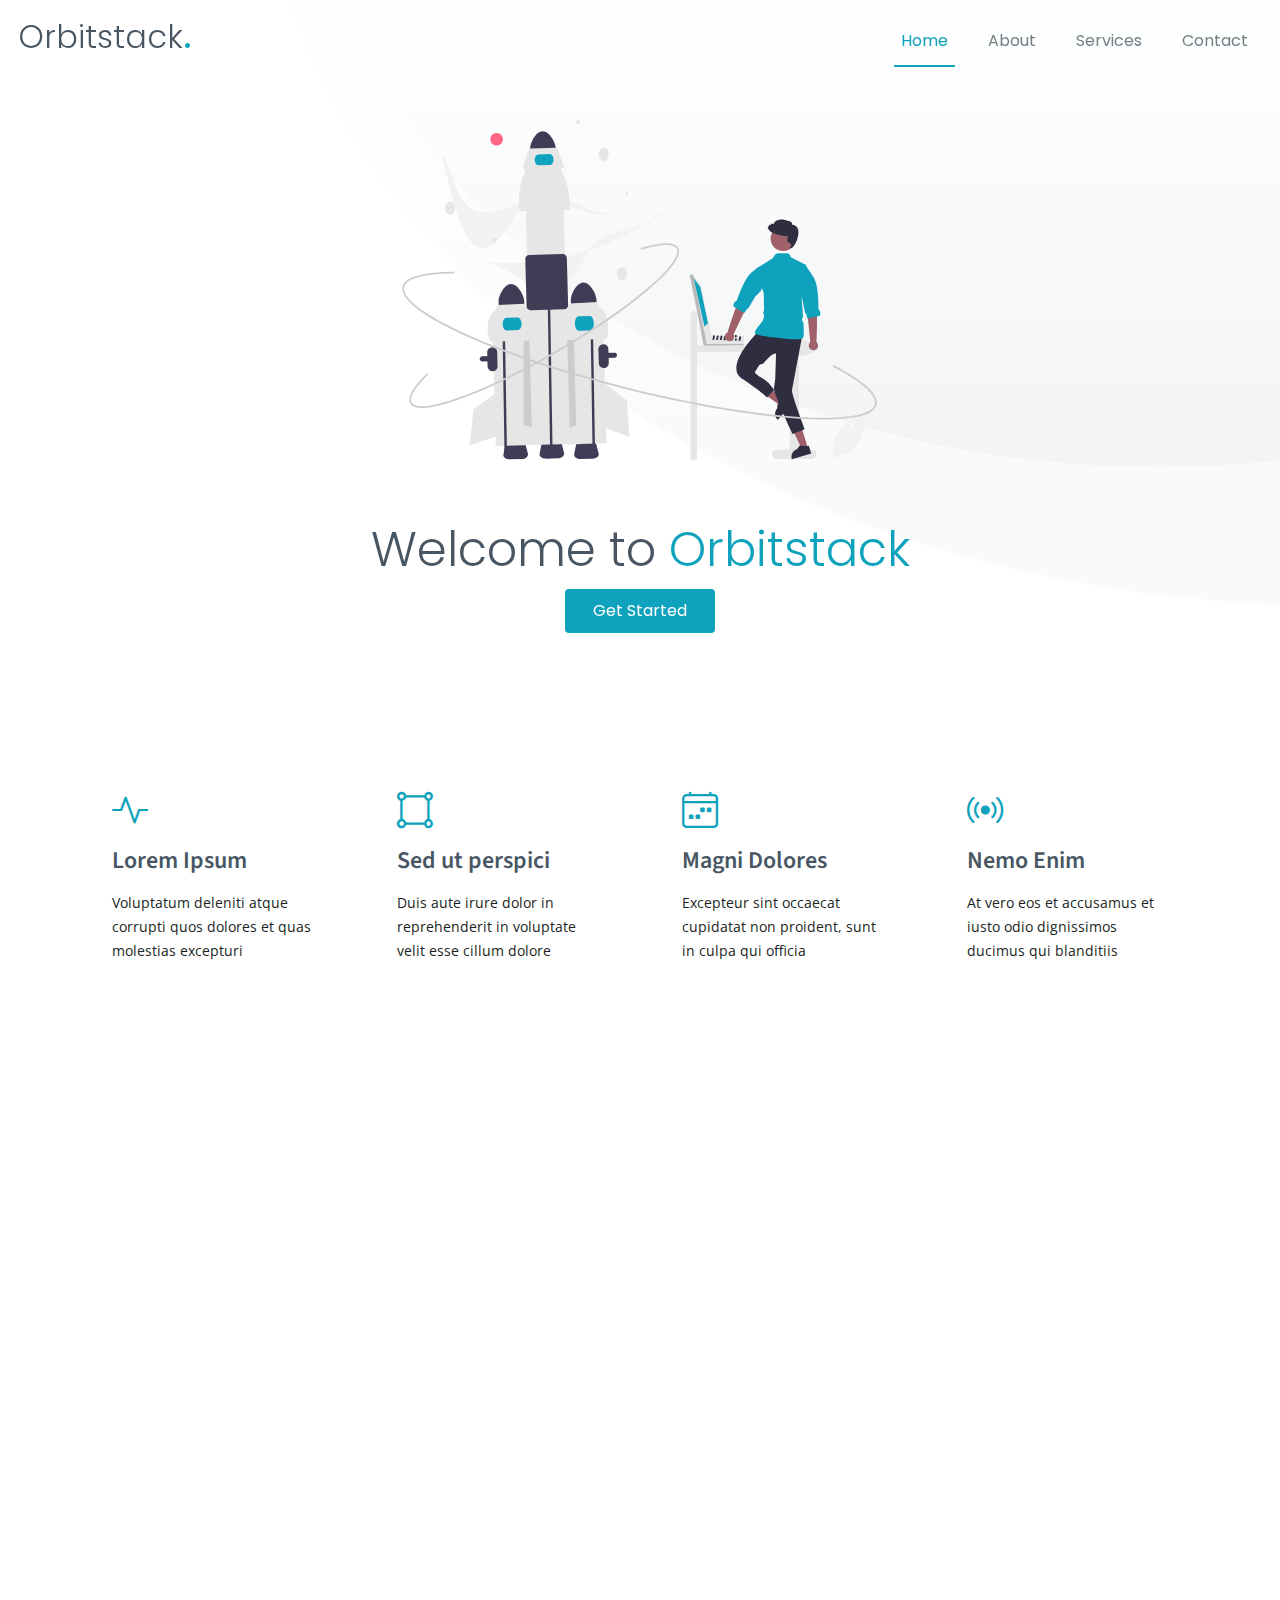
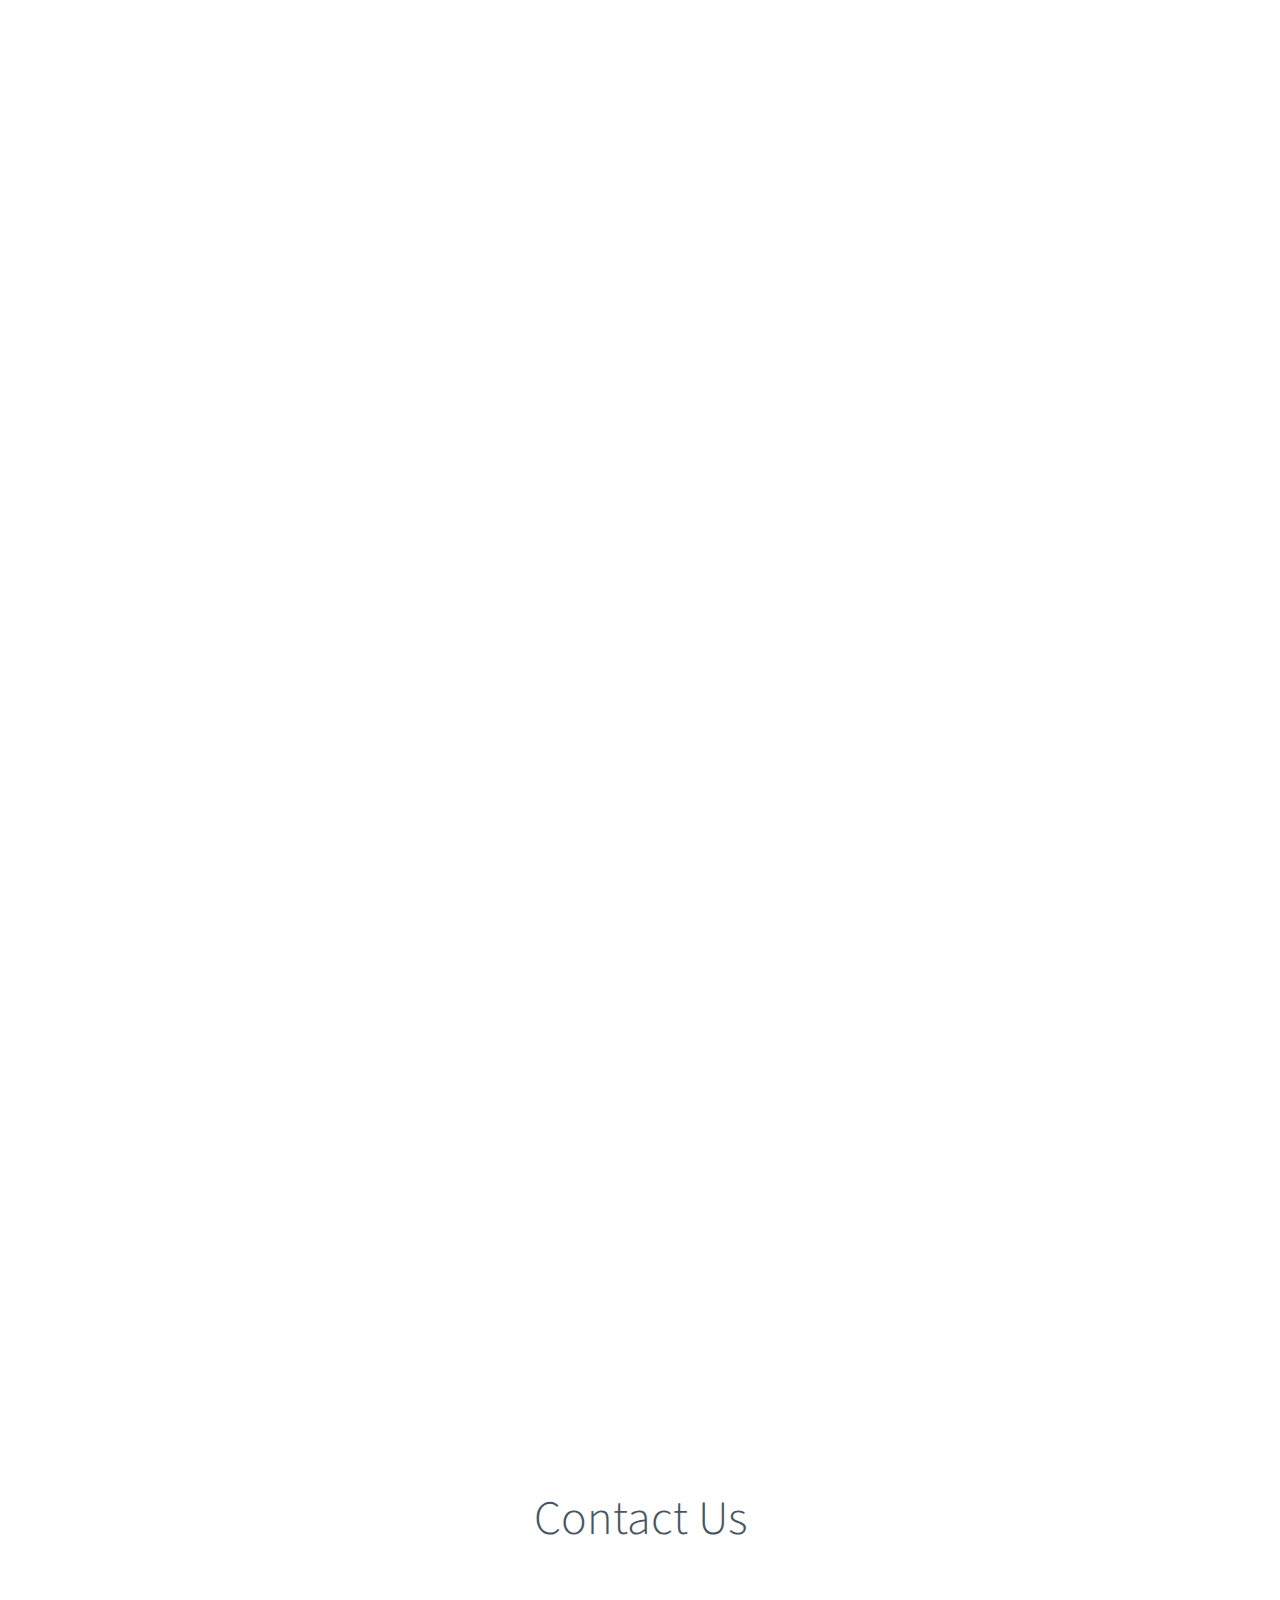
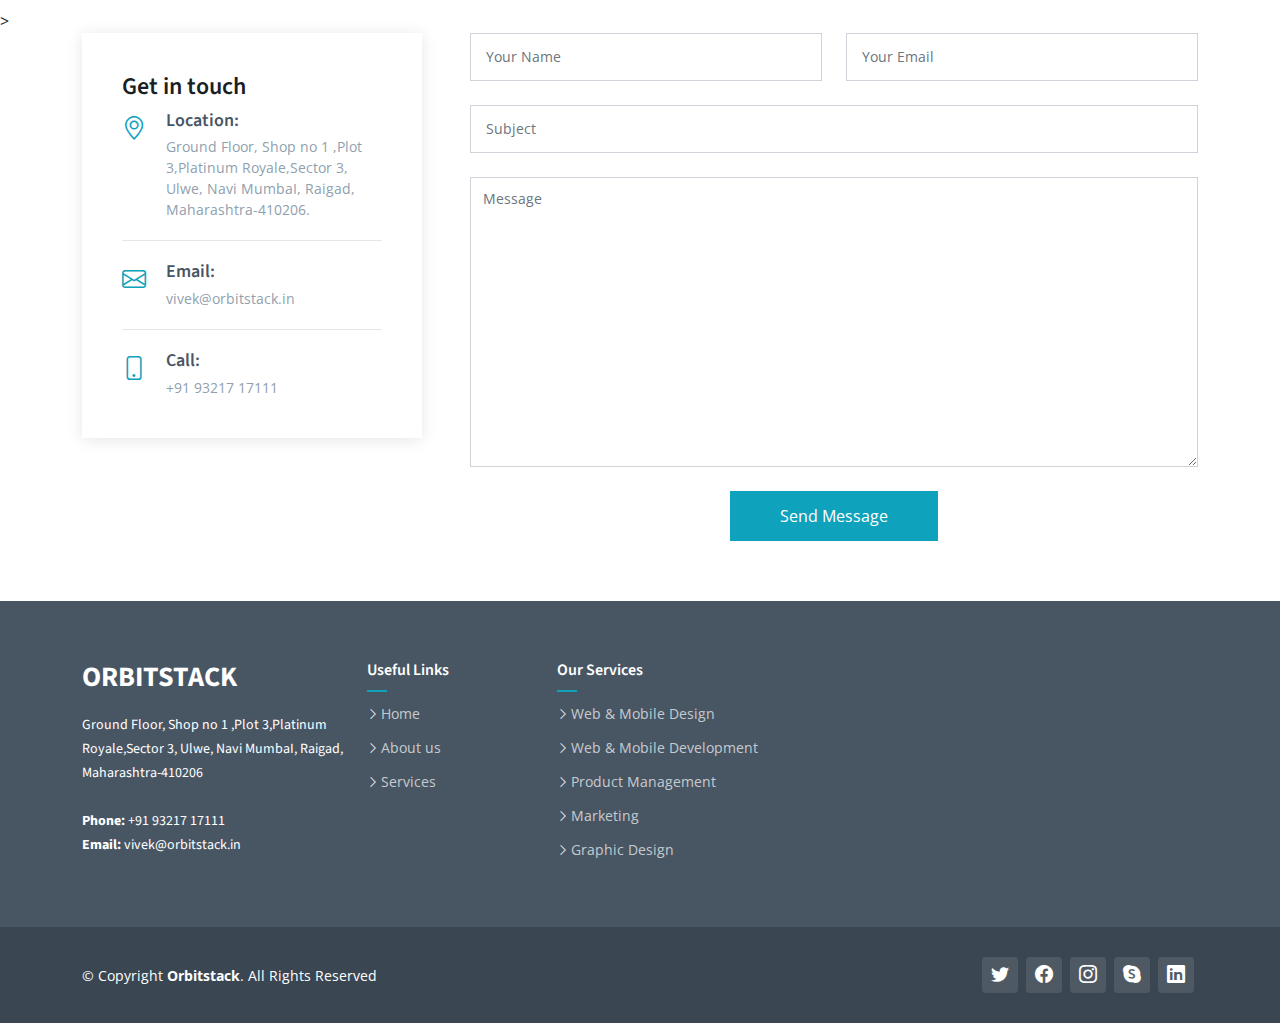
==== commit 6fadd57e: "draft1" ====
--- a/index.html
+++ b/index.html
@@ -5,7 +5,7 @@
   <meta charset="utf-8">
   <meta content="width=device-width, initial-scale=1.0" name="viewport">
 
-  <title>HeroBiz Bootstrap Template - Home 1</title>
+  <title>Orbitstack</title>
   <meta content="" name="description">
   <meta content="" name="keywords">
 
@@ -38,8 +38,8 @@
   <link href="assets/css/main.css" rel="stylesheet">
 
   <!-- =======================================================
-  * Template Name: HeroBiz - v2.1.0
-  * Template URL: https://bootstrapmade.com/herobiz-bootstrap-business-template/
+  * Template Name: Orbitstack - v2.1.0
+  * Template URL: https://bootstrapmade.com/Orbitstack-bootstrap-business-template/
   * Author: BootstrapMade.com
   * License: https://bootstrapmade.com/license/
   ======================================================== -->
@@ -53,25 +53,29 @@
 
       <a href="index.html" class="logo d-flex align-items-center scrollto me-auto me-lg-0">
         <!-- Uncomment the line below if you also wish to use an image logo -->
-        <!-- <img src="assets/img/logo.png" alt=""> -->
-        <h1>HeroBiz<span>.</span></h1>
+        <img src="assets/img/OrbitstackLogo.png" alt="">
+        <h1>Orbitstack<span>.</span></h1>
+        <!-- <h1><span>.</span></h1> -->
       </a>
 
       <nav id="navbar" class="navbar">
         <ul>
 
-          <li class="dropdown"><a href="#"><span>Home</span> <i class="bi bi-chevron-down dropdown-indicator"></i></a>
+          <!-- <li class="dropdown"><a href="#"><span>Home</span> <i class="bi bi-chevron-down dropdown-indicator"></i></a>
             <ul>
               <li><a href="index.html" class="active">Home 1 - index.html</a></li>
               <li><a href="index-2.html">Home 2 - index-2.html</a></li>
               <li><a href="index-3.html">Home 3 - index-3.html</a></li>
               <li><a href="index-4.html">Home 4 - index-4.html</a></li>
             </ul>
-          </li>
-
+          </li> -->
+
+          <li><a class="nav-link scrollto" href="index.html#hero-animated">Home</a></li>
           <li><a class="nav-link scrollto" href="index.html#about">About</a></li>
           <li><a class="nav-link scrollto" href="index.html#services">Services</a></li>
-          <li><a class="nav-link scrollto" href="index.html#portfolio">Portfolio</a></li>
+          <li><a class="nav-link scrollto" href="index.html#contact">Contact</a></li>
+
+          <!-- <li><a class="nav-link scrollto" href="index.html#portfolio">Portfolio</a></li>
           <li><a class="nav-link scrollto" href="index.html#team">Team</a></li>
           <li><a href="blog.html">Blog</a></li>
           <li class="dropdown megamenu"><a href="#"><span>Mega Menu</span> <i class="bi bi-chevron-down dropdown-indicator"></i></a>
@@ -114,13 +118,12 @@
               <li><a href="#">Drop Down 3</a></li>
               <li><a href="#">Drop Down 4</a></li>
             </ul>
-          </li>
-          <li><a class="nav-link scrollto" href="index.html#contact">Contact</a></li>
+          </li> -->
         </ul>
         <i class="bi bi-list mobile-nav-toggle d-none"></i>
       </nav><!-- .navbar -->
 
-      <a class="btn-getstarted scrollto" href="index.html#about">Get Started</a>
+      <!-- <a class="btn-getstarted scrollto" href="index.html#about">Get Started</a> -->
 
     </div>
   </header><!-- End Header -->
@@ -128,11 +131,12 @@
   <section id="hero-animated" class="hero-animated d-flex align-items-center">
     <div class="container d-flex flex-column justify-content-center align-items-center text-center position-relative" data-aos="zoom-out">
       <img src="assets/img/hero-carousel/hero-carousel-3.svg" class="img-fluid animated">
-      <h2>Welcome to <span>HeroBiz</span></h2>
-      <p>Et voluptate esse accusantium accusamus natus reiciendis quidem voluptates similique aut.</p>
+      <h2>Welcome to <span>Orbitstack</span></h2>
+      <!-- <p>Et voluptate esse accusantium accusamus natus reiciendis quidem voluptates similique aut.</p> -->
+      <!-- <p>Today’s era has seen an exponential rise in mobile app usage- the user experience quotient and expectations have also increased significantly regardless of whether your organization is a start-up, SME, or full-grown enterprise.<br/> Our technology geeks craft intelligent mobile apps with cutting-edge platforms that seamlessly integrate brand differentiation and flexibility to create the right impact and offer an unprecedented experience to your users.</p> -->
       <div class="d-flex">
         <a href="#about" class="btn-get-started scrollto">Get Started</a>
-        <a href="https://www.youtube.com/watch?v=LXb3EKWsInQ" class="glightbox btn-watch-video d-flex align-items-center"><i class="bi bi-play-circle"></i><span>Watch Video</span></a>
+        <!-- <a href="https://www.youtube.com/watch?v=LXb3EKWsInQ" class="glightbox btn-watch-video d-flex align-items-center"><i class="bi bi-play-circle"></i><span>Watch Video</span></a> -->
       </div>
     </div>
   </section>
@@ -188,7 +192,7 @@
 
         <div class="section-header">
           <h2>About Us</h2>
-          <p>Architecto nobis eos vel nam quidem vitae temporibus voluptates qui hic deserunt iusto omnis nam voluptas asperiores sequi tenetur dolores incidunt enim voluptatem magnam cumque fuga.</p>
+          <p>Today’s era has seen an exponential rise in mobile app usage- the user experience quotient and expectations have also increased significantly regardless of whether your organization is a start-up, SME, or full-grown enterprise.<br/> Our technology geeks craft intelligent mobile apps with cutting-edge platforms that seamlessly integrate brand differentiation and flexibility to create the right impact and offer an unprecedented experience to your users.</p>
         </div>
 
         <div class="row g-4 g-lg-5" data-aos="fade-up" data-aos-delay="200">
@@ -200,13 +204,11 @@
           </div>
 
           <div class="col-lg-7">
-            <h3 class="pt-0 pt-lg-5">Neque officiis dolore maiores et exercitationem quae est seda lidera pat claero</h3>
+            <h3 class="pt-0 pt-lg-5">Building your mobile application with future-ready capabilities</h3>
 
             <!-- Tabs -->
             <ul class="nav nav-pills mb-3">
-              <li><a class="nav-link active" data-bs-toggle="pill" href="#tab1">Saepe fuga</a></li>
-              <li><a class="nav-link" data-bs-toggle="pill" href="#tab2">Voluptates</a></li>
-              <li><a class="nav-link" data-bs-toggle="pill" href="#tab3">Corrupti</a></li>
+              <li><a class="nav-link active" data-bs-toggle="pill" href="#tab1">Custom Software Development</a></li>
             </ul><!-- End Tabs -->
 
             <!-- Tab Content -->
@@ -214,76 +216,21 @@
 
               <div class="tab-pane fade show active" id="tab1">
 
-                <p class="fst-italic">Consequuntur inventore voluptates consequatur aut vel et. Eos doloribus expedita. Sapiente atque consequatur minima nihil quae aspernatur quo suscipit voluptatem.</p>
+                <p class="fst-italic">We can deliver custom software development for Start-ups, SMEs, and mid-tier enterprises. Right from consulting, designing, developing, managing, and maintaining business solutions as per the business requirement. We use different methodologies like agile, test-driven, data-driven and rapid application development, which are tailored as per your business needs.</p>
 
                 <div class="d-flex align-items-center mt-4">
                   <i class="bi bi-check2"></i>
-                  <h4>Repudiandae rerum velit modi et officia quasi facilis</h4>
-                </div>
-                <p>Laborum omnis voluptates voluptas qui sit aliquam blanditiis. Sapiente minima commodi dolorum non eveniet magni quaerat nemo et.</p>
+                  <h4>SaaS Development Services</h4>
+                </div>
+                <p>We help build SaaS applications, especially catering to the Start-ups and SME setups. We design and build turnkey SaaS solutions that take product innovation to a different level altogether.</p>
 
                 <div class="d-flex align-items-center mt-4">
                   <i class="bi bi-check2"></i>
-                  <h4>Incidunt non veritatis illum ea ut nisi</h4>
-                </div>
-                <p>Non quod totam minus repellendus autem sint velit. Rerum debitis facere soluta tenetur. Iure molestiae assumenda sunt qui inventore eligendi voluptates nisi at. Dolorem quo tempora. Quia et perferendis.</p>
-
-                <div class="d-flex align-items-center mt-4">
-                  <i class="bi bi-check2"></i>
-                  <h4>Omnis ab quia nemo dignissimos rem eum quos..</h4>
-                </div>
-                <p>Eius alias aut cupiditate. Dolor voluptates animi ut blanditiis quos nam. Magnam officia aut ut alias quo explicabo ullam esse. Sunt magnam et dolorem eaque magnam odit enim quaerat. Vero error error voluptatem eum.</p>
+                  <h4>Enterprise Web Applications</h4>
+                </div>
+                <p>We create applications that ease and understand quickly realizing higher productivity and an enhanced user experience. These data-driven solutions enable faster decisions with incomparable accuracy and business value.</p>
 
               </div><!-- End Tab 1 Content -->
-
-              <div class="tab-pane fade show" id="tab2">
-
-                <p class="fst-italic">Consequuntur inventore voluptates consequatur aut vel et. Eos doloribus expedita. Sapiente atque consequatur minima nihil quae aspernatur quo suscipit voluptatem.</p>
-
-                <div class="d-flex align-items-center mt-4">
-                  <i class="bi bi-check2"></i>
-                  <h4>Repudiandae rerum velit modi et officia quasi facilis</h4>
-                </div>
-                <p>Laborum omnis voluptates voluptas qui sit aliquam blanditiis. Sapiente minima commodi dolorum non eveniet magni quaerat nemo et.</p>
-
-                <div class="d-flex align-items-center mt-4">
-                  <i class="bi bi-check2"></i>
-                  <h4>Incidunt non veritatis illum ea ut nisi</h4>
-                </div>
-                <p>Non quod totam minus repellendus autem sint velit. Rerum debitis facere soluta tenetur. Iure molestiae assumenda sunt qui inventore eligendi voluptates nisi at. Dolorem quo tempora. Quia et perferendis.</p>
-
-                <div class="d-flex align-items-center mt-4">
-                  <i class="bi bi-check2"></i>
-                  <h4>Omnis ab quia nemo dignissimos rem eum quos..</h4>
-                </div>
-                <p>Eius alias aut cupiditate. Dolor voluptates animi ut blanditiis quos nam. Magnam officia aut ut alias quo explicabo ullam esse. Sunt magnam et dolorem eaque magnam odit enim quaerat. Vero error error voluptatem eum.</p>
-
-              </div><!-- End Tab 2 Content -->
-
-              <div class="tab-pane fade show" id="tab3">
-
-                <p class="fst-italic">Consequuntur inventore voluptates consequatur aut vel et. Eos doloribus expedita. Sapiente atque consequatur minima nihil quae aspernatur quo suscipit voluptatem.</p>
-
-                <div class="d-flex align-items-center mt-4">
-                  <i class="bi bi-check2"></i>
-                  <h4>Repudiandae rerum velit modi et officia quasi facilis</h4>
-                </div>
-                <p>Laborum omnis voluptates voluptas qui sit aliquam blanditiis. Sapiente minima commodi dolorum non eveniet magni quaerat nemo et.</p>
-
-                <div class="d-flex align-items-center mt-4">
-                  <i class="bi bi-check2"></i>
-                  <h4>Incidunt non veritatis illum ea ut nisi</h4>
-                </div>
-                <p>Non quod totam minus repellendus autem sint velit. Rerum debitis facere soluta tenetur. Iure molestiae assumenda sunt qui inventore eligendi voluptates nisi at. Dolorem quo tempora. Quia et perferendis.</p>
-
-                <div class="d-flex align-items-center mt-4">
-                  <i class="bi bi-check2"></i>
-                  <h4>Omnis ab quia nemo dignissimos rem eum quos..</h4>
-                </div>
-                <p>Eius alias aut cupiditate. Dolor voluptates animi ut blanditiis quos nam. Magnam officia aut ut alias quo explicabo ullam esse. Sunt magnam et dolorem eaque magnam odit enim quaerat. Vero error error voluptatem eum.</p>
-
-              </div><!-- End Tab 3 Content -->
-
             </div>
 
           </div>
@@ -299,286 +246,36 @@
 
         <div class="clients-slider swiper">
           <div class="swiper-wrapper align-items-center">
-            <div class="swiper-slide"><img src="assets/img/clients/client-1.png" class="img-fluid" alt=""></div>
+            <!-- <div class="swiper-slide"><img src="assets/img/clients/client-1.png" class="img-fluid" alt=""></div>
             <div class="swiper-slide"><img src="assets/img/clients/client-2.png" class="img-fluid" alt=""></div>
             <div class="swiper-slide"><img src="assets/img/clients/client-3.png" class="img-fluid" alt=""></div>
             <div class="swiper-slide"><img src="assets/img/clients/client-4.png" class="img-fluid" alt=""></div>
             <div class="swiper-slide"><img src="assets/img/clients/client-5.png" class="img-fluid" alt=""></div>
             <div class="swiper-slide"><img src="assets/img/clients/client-6.png" class="img-fluid" alt=""></div>
             <div class="swiper-slide"><img src="assets/img/clients/client-7.png" class="img-fluid" alt=""></div>
-            <div class="swiper-slide"><img src="assets/img/clients/client-8.png" class="img-fluid" alt=""></div>
-          </div>
-        </div>
-
-      </div>
-    </section><!-- End Clients Section -->
-
-    <!-- ======= Call To Action Section ======= -->
-    <section id="cta" class="cta">
-      <div class="container" data-aos="zoom-out">
-
-        <div class="row g-5">
-
-          <div class="col-lg-8 col-md-6 content d-flex flex-column justify-content-center order-last order-md-first">
-            <h3>Alias sunt quas <em>Cupiditate</em> oluptas hic minima</h3>
-            <p> Duis aute irure dolor in reprehenderit in voluptate velit esse cillum dolore eu fugiat nulla pariatur. Excepteur sint occaecat cupidatat non proident, sunt in culpa qui officia deserunt mollit anim id est laborum.</p>
-            <a class="cta-btn align-self-start" href="#">Call To Action</a>
-          </div>
-
-          <div class="col-lg-4 col-md-6 order-first order-md-last d-flex align-items-center">
-            <div class="img">
-              <img src="assets/img/cta.jpg" alt="" class="img-fluid">
-            </div>
-          </div>
-
-        </div>
-
-      </div>
-    </section><!-- End Call To Action Section -->
-
-    <!-- ======= On Focus Section ======= -->
-    <section id="onfocus" class="onfocus">
-      <div class="container-fluid p-0" data-aos="fade-up">
-
-        <div class="row g-0">
-          <div class="col-lg-6 video-play position-relative">
-            <a href="https://www.youtube.com/watch?v=LXb3EKWsInQ" class="glightbox play-btn"></a>
-          </div>
-          <div class="col-lg-6">
-            <div class="content d-flex flex-column justify-content-center h-100">
-              <h3>Voluptatem dignissimos provident quasi corporis</h3>
-              <p class="fst-italic">
-                Lorem ipsum dolor sit amet, consectetur adipiscing elit, sed do eiusmod tempor incididunt ut labore et dolore
-                magna aliqua.
-              </p>
-              <ul>
-                <li><i class="bi bi-check-circle"></i> Ullamco laboris nisi ut aliquip ex ea commodo consequat.</li>
-                <li><i class="bi bi-check-circle"></i> Duis aute irure dolor in reprehenderit in voluptate velit.</li>
-                <li><i class="bi bi-check-circle"></i> Ullamco laboris nisi ut aliquip ex ea commodo consequat. Duis aute irure dolor in reprehenderit in voluptate trideta storacalaperda mastiro dolore eu fugiat nulla pariatur.</li>
-              </ul>
-              <a href="#" class="read-more align-self-start"><span>Read More</span><i class="bi bi-arrow-right"></i></a>
-            </div>
-          </div>
-        </div>
-
-      </div>
-    </section><!-- End On Focus Section -->
-
-    <!-- ======= Features Section ======= -->
-    <section id="features" class="features">
-      <div class="container" data-aos="fade-up">
-
-        <ul class="nav nav-tabs row gy-4 d-flex">
-
-          <li class="nav-item col-6 col-md-4 col-lg-2">
-            <a class="nav-link active show" data-bs-toggle="tab" data-bs-target="#tab-1">
-              <i class="bi bi-binoculars color-cyan"></i>
-              <h4>Modinest</h4>
-            </a>
-          </li><!-- End Tab 1 Nav -->
-
-          <li class="nav-item col-6 col-md-4 col-lg-2">
-            <a class="nav-link" data-bs-toggle="tab" data-bs-target="#tab-2">
-              <i class="bi bi-box-seam color-indigo"></i>
-              <h4>Undaesenti</h4>
-            </a>
-          </li><!-- End Tab 2 Nav -->
-
-          <li class="nav-item col-6 col-md-4 col-lg-2">
-            <a class="nav-link" data-bs-toggle="tab" data-bs-target="#tab-3">
-              <i class="bi bi-brightness-high color-teal"></i>
-              <h4>Pariatur</h4>
-            </a>
-          </li><!-- End Tab 3 Nav -->
-
-          <li class="nav-item col-6 col-md-4 col-lg-2">
-            <a class="nav-link" data-bs-toggle="tab" data-bs-target="#tab-4">
-              <i class="bi bi-command color-red"></i>
-              <h4>Nostrum</h4>
-            </a>
-          </li><!-- End Tab 4 Nav -->
-
-          <li class="nav-item col-6 col-md-4 col-lg-2">
-            <a class="nav-link" data-bs-toggle="tab" data-bs-target="#tab-5">
-              <i class="bi bi-easel color-blue"></i>
-              <h4>Adipiscing</h4>
-            </a>
-          </li><!-- End Tab 5 Nav -->
-
-          <li class="nav-item col-6 col-md-4 col-lg-2">
-            <a class="nav-link" data-bs-toggle="tab" data-bs-target="#tab-6">
-              <i class="bi bi-map color-orange"></i>
-              <h4>Reprehit</h4>
-            </a>
-          </li><!-- End Tab 6 Nav -->
-
-        </ul>
-
-        <div class="tab-content">
-
-          <div class="tab-pane active show" id="tab-1">
-            <div class="row gy-4">
-              <div class="col-lg-8 order-2 order-lg-1" data-aos="fade-up" data-aos-delay="100">
-                <h3>Modinest</h3>
-                <p class="fst-italic">
-                  Lorem ipsum dolor sit amet, consectetur adipiscing elit, sed do eiusmod tempor incididunt ut labore et dolore
-                  magna aliqua.
-                </p>
-                <ul>
-                  <li><i class="bi bi-check-circle-fill"></i> Ullamco laboris nisi ut aliquip ex ea commodo consequat.</li>
-                  <li><i class="bi bi-check-circle-fill"></i> Duis aute irure dolor in reprehenderit in voluptate velit.</li>
-                  <li><i class="bi bi-check-circle-fill"></i> Ullamco laboris nisi ut aliquip ex ea commodo consequat. Duis aute irure dolor in reprehenderit in voluptate trideta storacalaperda mastiro dolore eu fugiat nulla pariatur.</li>
-                </ul>
-                <p>
-                  Ullamco laboris nisi ut aliquip ex ea commodo consequat. Duis aute irure dolor in reprehenderit in voluptate
-                  velit esse cillum dolore eu fugiat nulla pariatur. Excepteur sint occaecat cupidatat non proident, sunt in
-                  culpa qui officia deserunt mollit anim id est laborum
-                </p>
-              </div>
-              <div class="col-lg-4 order-1 order-lg-2 text-center" data-aos="fade-up" data-aos-delay="200">
-                <img src="assets/img/features-1.svg" alt="" class="img-fluid">
-              </div>
-            </div>
-          </div><!-- End Tab Content 1 -->
-
-          <div class="tab-pane" id="tab-2">
-            <div class="row gy-4">
-              <div class="col-lg-8 order-2 order-lg-1">
-                <h3>Undaesenti</h3>
-                <p>
-                  Ullamco laboris nisi ut aliquip ex ea commodo consequat. Duis aute irure dolor in reprehenderit in voluptate
-                  velit esse cillum dolore eu fugiat nulla pariatur. Excepteur sint occaecat cupidatat non proident, sunt in
-                  culpa qui officia deserunt mollit anim id est laborum
-                </p>
-                <p class="fst-italic">
-                  Lorem ipsum dolor sit amet, consectetur adipiscing elit, sed do eiusmod tempor incididunt ut labore et dolore
-                  magna aliqua.
-                </p>
-                <ul>
-                  <li><i class="bi bi-check-circle-fill"></i> Ullamco laboris nisi ut aliquip ex ea commodo consequat.</li>
-                  <li><i class="bi bi-check-circle-fill"></i> Duis aute irure dolor in reprehenderit in voluptate velit.</li>
-                  <li><i class="bi bi-check-circle-fill"></i> Provident mollitia neque rerum asperiores dolores quos qui a. Ipsum neque dolor voluptate nisi sed.</li>
-                  <li><i class="bi bi-check-circle-fill"></i> Ullamco laboris nisi ut aliquip ex ea commodo consequat. Duis aute irure dolor in reprehenderit in voluptate trideta storacalaperda mastiro dolore eu fugiat nulla pariatur.</li>
-                </ul>
-              </div>
-              <div class="col-lg-4 order-1 order-lg-2 text-center">
-                <img src="assets/img/features-2.svg" alt="" class="img-fluid">
-              </div>
-            </div>
-          </div><!-- End Tab Content 2 -->
-
-          <div class="tab-pane" id="tab-3">
-            <div class="row gy-4">
-              <div class="col-lg-8 order-2 order-lg-1">
-                <h3>Pariatur</h3>
-                <p>
-                  Ullamco laboris nisi ut aliquip ex ea commodo consequat. Duis aute irure dolor in reprehenderit in voluptate
-                  velit esse cillum dolore eu fugiat nulla pariatur. Excepteur sint occaecat cupidatat non proident, sunt in
-                  culpa qui officia deserunt mollit anim id est laborum
-                </p>
-                <ul>
-                  <li><i class="bi bi-check-circle-fill"></i> Ullamco laboris nisi ut aliquip ex ea commodo consequat.</li>
-                  <li><i class="bi bi-check-circle-fill"></i> Duis aute irure dolor in reprehenderit in voluptate velit.</li>
-                  <li><i class="bi bi-check-circle-fill"></i> Provident mollitia neque rerum asperiores dolores quos qui a. Ipsum neque dolor voluptate nisi sed.</li>
-                </ul>
-                <p class="fst-italic">
-                  Lorem ipsum dolor sit amet, consectetur adipiscing elit, sed do eiusmod tempor incididunt ut labore et dolore
-                  magna aliqua.
-                </p>
-              </div>
-              <div class="col-lg-4 order-1 order-lg-2 text-center">
-                <img src="assets/img/features-3.svg" alt="" class="img-fluid">
-              </div>
-            </div>
-          </div><!-- End Tab Content 3 -->
-
-          <div class="tab-pane" id="tab-4">
-            <div class="row gy-4">
-              <div class="col-lg-8 order-2 order-lg-1">
-                <h3>Nostrum</h3>
-                <p>
-                  Ullamco laboris nisi ut aliquip ex ea commodo consequat. Duis aute irure dolor in reprehenderit in voluptate
-                  velit esse cillum dolore eu fugiat nulla pariatur. Excepteur sint occaecat cupidatat non proident, sunt in
-                  culpa qui officia deserunt mollit anim id est laborum
-                </p>
-                <p class="fst-italic">
-                  Lorem ipsum dolor sit amet, consectetur adipiscing elit, sed do eiusmod tempor incididunt ut labore et dolore
-                  magna aliqua.
-                </p>
-                <ul>
-                  <li><i class="bi bi-check-circle-fill"></i> Ullamco laboris nisi ut aliquip ex ea commodo consequat.</li>
-                  <li><i class="bi bi-check-circle-fill"></i> Duis aute irure dolor in reprehenderit in voluptate velit.</li>
-                  <li><i class="bi bi-check-circle-fill"></i> Ullamco laboris nisi ut aliquip ex ea commodo consequat. Duis aute irure dolor in reprehenderit in voluptate trideta storacalaperda mastiro dolore eu fugiat nulla pariatur.</li>
-                </ul>
-              </div>
-              <div class="col-lg-4 order-1 order-lg-2 text-center">
-                <img src="assets/img/features-4.svg" alt="" class="img-fluid">
-              </div>
-            </div>
-          </div><!-- End Tab Content 4 -->
-
-          <div class="tab-pane" id="tab-5">
-            <div class="row gy-4">
-              <div class="col-lg-8 order-2 order-lg-1">
-                <h3>Adipiscing</h3>
-                <p>
-                  Ullamco laboris nisi ut aliquip ex ea commodo consequat. Duis aute irure dolor in reprehenderit in voluptate
-                  velit esse cillum dolore eu fugiat nulla pariatur. Excepteur sint occaecat cupidatat non proident, sunt in
-                  culpa qui officia deserunt mollit anim id est laborum
-                </p>
-                <p class="fst-italic">
-                  Lorem ipsum dolor sit amet, consectetur adipiscing elit, sed do eiusmod tempor incididunt ut labore et dolore
-                  magna aliqua.
-                </p>
-                <ul>
-                  <li><i class="bi bi-check-circle-fill"></i> Ullamco laboris nisi ut aliquip ex ea commodo consequat.</li>
-                  <li><i class="bi bi-check-circle-fill"></i> Duis aute irure dolor in reprehenderit in voluptate velit.</li>
-                  <li><i class="bi bi-check-circle-fill"></i> Ullamco laboris nisi ut aliquip ex ea commodo consequat. Duis aute irure dolor in reprehenderit in voluptate trideta storacalaperda mastiro dolore eu fugiat nulla pariatur.</li>
-                </ul>
-              </div>
-              <div class="col-lg-4 order-1 order-lg-2 text-center">
-                <img src="assets/img/features-5.svg" alt="" class="img-fluid">
-              </div>
-            </div>
-          </div><!-- End Tab Content 5 -->
-
-          <div class="tab-pane" id="tab-6">
-            <div class="row gy-4">
-              <div class="col-lg-8 order-2 order-lg-1">
-                <h3>Reprehit</h3>
-                <p>
-                  Ullamco laboris nisi ut aliquip ex ea commodo consequat. Duis aute irure dolor in reprehenderit in voluptate
-                  velit esse cillum dolore eu fugiat nulla pariatur. Excepteur sint occaecat cupidatat non proident, sunt in
-                  culpa qui officia deserunt mollit anim id est laborum
-                </p>
-                <p class="fst-italic">
-                  Lorem ipsum dolor sit amet, consectetur adipiscing elit, sed do eiusmod tempor incididunt ut labore et dolore
-                  magna aliqua.
-                </p>
-                <ul>
-                  <li><i class="bi bi-check-circle-fill"></i> Ullamco laboris nisi ut aliquip ex ea commodo consequat.</li>
-                  <li><i class="bi bi-check-circle-fill"></i> Duis aute irure dolor in reprehenderit in voluptate velit.</li>
-                  <li><i class="bi bi-check-circle-fill"></i> Ullamco laboris nisi ut aliquip ex ea commodo consequat. Duis aute irure dolor in reprehenderit in voluptate trideta storacalaperda mastiro dolore eu fugiat nulla pariatur.</li>
-                </ul>
-              </div>
-              <div class="col-lg-4 order-1 order-lg-2 text-center">
-                <img src="assets/img/features-6.svg" alt="" class="img-fluid">
-              </div>
-            </div>
-          </div><!-- End Tab Content 6 -->
-
-        </div>
-
-      </div>
-    </section><!-- End Features Section -->
+            <div class="swiper-slide"><img src="assets/img/clients/client-8.png" class="img-fluid" alt=""></div> -->
+            <div class="swiper-slide"><img src="assets/img/techStack/node.png" class="img-fluid" alt=""></div>
+            <div class="swiper-slide"><img src="assets/img/techStack/android.png" class="img-fluid" alt=""></div>
+            <div class="swiper-slide"><img src="assets/img/techStack/docket.png" class="img-fluid" alt=""></div>
+            <div class="swiper-slide"><img src="assets/img/techStack/kub.png" class="img-fluid" alt=""></div>
+            <div class="swiper-slide"><img src="assets/img/techStack/flutter.png" class="img-fluid" alt=""></div>
+            <div class="swiper-slide"><img src="assets/img/techStack/react.png" class="img-fluid" alt=""></div>
+            <div class="swiper-slide"><img src="assets/img/techStack/golang.png" class="img-fluid" alt=""></div>
+            <div class="swiper-slide"><img src="assets/img/techStack/java.png" class="img-fluid" alt=""></div>
+            <div class="swiper-slide"><img src="assets/img/techStack/nginx.png" class="img-fluid" alt=""></div>
+          </div>
+        </div>
+
+      </div>
+    </section>
+    <!-- End Clients Section -->
 
     <!-- ======= Services Section ======= -->
     <section id="services" class="services">
       <div class="container" data-aos="fade-up">
 
         <div class="section-header">
-          <h2>Our Services</h2>
-          <p>Ea vitae aspernatur deserunt voluptatem impedit deserunt magnam occaecati dssumenda quas ut ad dolores adipisci aliquam.</p>
+          <h2>Why Us</h2>
         </div>
 
         <div class="row gy-5">
@@ -593,9 +290,8 @@
                   <i class="bi bi-activity"></i>
                 </div>
                 <a href="#" class="stretched-link">
-                  <h3>Nesciunt Mete</h3>
+                  <h3>Full-Stack Development</h3>
                 </a>
-                <p>Provident nihil minus qui consequatur non omnis maiores. Eos accusantium minus dolores iure perferendis.</p>
               </div>
             </div>
           </div><!-- End Service Item -->
@@ -610,9 +306,8 @@
                   <i class="bi bi-broadcast"></i>
                 </div>
                 <a href="#" class="stretched-link">
-                  <h3>Eosle Commodi</h3>
+                  <h3>Cutting-edge Services & Solutions</h3>
                 </a>
-                <p>Ut autem aut autem non a. Sint sint sit facilis nam iusto sint. Libero corrupti neque eum hic non ut nesciunt dolorem.</p>
               </div>
             </div>
           </div><!-- End Service Item -->
@@ -627,9 +322,8 @@
                   <i class="bi bi-easel"></i>
                 </div>
                 <a href="#" class="stretched-link">
-                  <h3>Ledo Markt</h3>
+                  <h3>Enterprise-level Scalability</h3>
                 </a>
-                <p>Ut excepturi voluptatem nisi sed. Quidem fuga consequatur. Minus ea aut. Vel qui id voluptas adipisci eos earum corrupti.</p>
               </div>
             </div>
           </div><!-- End Service Item -->
@@ -644,10 +338,8 @@
                   <i class="bi bi-bounding-box-circles"></i>
                 </div>
                 <a href="#" class="stretched-link">
-                  <h3>Asperiores Commodit</h3>
+                  <h3>Agile Project Management</h3>
                 </a>
-                <p>Non et temporibus minus omnis sed dolor esse consequatur. Cupiditate sed error ea fuga sit provident adipisci neque.</p>
-                <a href="#" class="stretched-link"></a>
               </div>
             </div>
           </div><!-- End Service Item -->
@@ -662,10 +354,8 @@
                   <i class="bi bi-calendar4-week"></i>
                 </div>
                 <a href="#" class="stretched-link">
-                  <h3>Velit Doloremque</h3>
+                  <h3>Strict Adherence to SLAs</h3>
                 </a>
-                <p>Cumque et suscipit saepe. Est maiores autem enim facilis ut aut ipsam corporis aut. Sed animi at autem alias eius labore.</p>
-                <a href="#" class="stretched-link"></a>
               </div>
             </div>
           </div><!-- End Service Item -->
@@ -680,10 +370,8 @@
                   <i class="bi bi-chat-square-text"></i>
                 </div>
                 <a href="#" class="stretched-link">
-                  <h3>Dolori Architecto</h3>
+                  <h3>Rapid Response & Roll-Outs</h3>
                 </a>
-                <p>Hic molestias ea quibusdam eos. Fugiat enim doloremque aut neque non et debitis iure. Corrupti recusandae ducimus enim.</p>
-                <a href="#" class="stretched-link"></a>
               </div>
             </div>
           </div><!-- End Service Item -->
@@ -693,552 +381,6 @@
       </div>
     </section><!-- End Services Section -->
 
-    <!-- ======= Testimonials Section ======= -->
-    <section id="testimonials" class="testimonials">
-      <div class="container" data-aos="fade-up">
-
-        <div class="testimonials-slider swiper">
-          <div class="swiper-wrapper">
-
-            <div class="swiper-slide">
-              <div class="testimonial-item">
-                <img src="assets/img/testimonials/testimonials-1.jpg" class="testimonial-img" alt="">
-                <h3>Saul Goodman</h3>
-                <h4>Ceo &amp; Founder</h4>
-                <div class="stars">
-                  <i class="bi bi-star-fill"></i><i class="bi bi-star-fill"></i><i class="bi bi-star-fill"></i><i class="bi bi-star-fill"></i><i class="bi bi-star-fill"></i>
-                </div>
-                <p>
-                  <i class="bi bi-quote quote-icon-left"></i>
-                  Proin iaculis purus consequat sem cure digni ssim donec porttitora entum suscipit rhoncus. Accusantium quam, ultricies eget id, aliquam eget nibh et. Maecen aliquam, risus at semper.
-                  <i class="bi bi-quote quote-icon-right"></i>
-                </p>
-              </div>
-            </div><!-- End testimonial item -->
-
-            <div class="swiper-slide">
-              <div class="testimonial-item">
-                <img src="assets/img/testimonials/testimonials-2.jpg" class="testimonial-img" alt="">
-                <h3>Sara Wilsson</h3>
-                <h4>Designer</h4>
-                <div class="stars">
-                  <i class="bi bi-star-fill"></i><i class="bi bi-star-fill"></i><i class="bi bi-star-fill"></i><i class="bi bi-star-fill"></i><i class="bi bi-star-fill"></i>
-                </div>
-                <p>
-                  <i class="bi bi-quote quote-icon-left"></i>
-                  Export tempor illum tamen malis malis eram quae irure esse labore quem cillum quid cillum eram malis quorum velit fore eram velit sunt aliqua noster fugiat irure amet legam anim culpa.
-                  <i class="bi bi-quote quote-icon-right"></i>
-                </p>
-              </div>
-            </div><!-- End testimonial item -->
-
-            <div class="swiper-slide">
-              <div class="testimonial-item">
-                <img src="assets/img/testimonials/testimonials-3.jpg" class="testimonial-img" alt="">
-                <h3>Jena Karlis</h3>
-                <h4>Store Owner</h4>
-                <div class="stars">
-                  <i class="bi bi-star-fill"></i><i class="bi bi-star-fill"></i><i class="bi bi-star-fill"></i><i class="bi bi-star-fill"></i><i class="bi bi-star-fill"></i>
-                </div>
-                <p>
-                  <i class="bi bi-quote quote-icon-left"></i>
-                  Enim nisi quem export duis labore cillum quae magna enim sint quorum nulla quem veniam duis minim tempor labore quem eram duis noster aute amet eram fore quis sint minim.
-                  <i class="bi bi-quote quote-icon-right"></i>
-                </p>
-              </div>
-            </div><!-- End testimonial item -->
-
-            <div class="swiper-slide">
-              <div class="testimonial-item">
-                <img src="assets/img/testimonials/testimonials-4.jpg" class="testimonial-img" alt="">
-                <h3>Matt Brandon</h3>
-                <h4>Freelancer</h4>
-                <div class="stars">
-                  <i class="bi bi-star-fill"></i><i class="bi bi-star-fill"></i><i class="bi bi-star-fill"></i><i class="bi bi-star-fill"></i><i class="bi bi-star-fill"></i>
-                </div>
-                <p>
-                  <i class="bi bi-quote quote-icon-left"></i>
-                  Fugiat enim eram quae cillum dolore dolor amet nulla culpa multos export minim fugiat minim velit minim dolor enim duis veniam ipsum anim magna sunt elit fore quem dolore labore illum veniam.
-                  <i class="bi bi-quote quote-icon-right"></i>
-                </p>
-              </div>
-            </div><!-- End testimonial item -->
-
-            <div class="swiper-slide">
-              <div class="testimonial-item">
-                <img src="assets/img/testimonials/testimonials-5.jpg" class="testimonial-img" alt="">
-                <h3>John Larson</h3>
-                <h4>Entrepreneur</h4>
-                <div class="stars">
-                  <i class="bi bi-star-fill"></i><i class="bi bi-star-fill"></i><i class="bi bi-star-fill"></i><i class="bi bi-star-fill"></i><i class="bi bi-star-fill"></i>
-                </div>
-                <p>
-                  <i class="bi bi-quote quote-icon-left"></i>
-                  Quis quorum aliqua sint quem legam fore sunt eram irure aliqua veniam tempor noster veniam enim culpa labore duis sunt culpa nulla illum cillum fugiat legam esse veniam culpa fore nisi cillum quid.
-                  <i class="bi bi-quote quote-icon-right"></i>
-                </p>
-              </div>
-            </div><!-- End testimonial item -->
-
-          </div>
-          <div class="swiper-pagination"></div>
-        </div>
-
-      </div>
-    </section><!-- End Testimonials Section -->
-
-    <!-- ======= Pricing Section ======= -->
-    <section id="pricing" class="pricing">
-      <div class="container" data-aos="fade-up">
-
-        <div class="section-header">
-          <h2>Our Pricing</h2>
-          <p>Architecto nobis eos vel nam quidem vitae temporibus voluptates qui hic deserunt iusto omnis nam voluptas asperiores sequi tenetur dolores incidunt enim voluptatem magnam cumque fuga.</p>
-        </div>
-
-        <div class="row gy-4">
-
-          <div class="col-lg-4" data-aos="zoom-in" data-aos-delay="200">
-            <div class="pricing-item">
-
-              <div class="pricing-header">
-                <h3>Free Plan</h3>
-                <h4><sup>$</sup>0<span> / month</span></h4>
-              </div>
-
-              <ul>
-                <li><i class="bi bi-dot"></i> <span>Quam adipiscing vitae proin</span></li>
-                <li><i class="bi bi-dot"></i> <span>Nec feugiat nisl pretium</span></li>
-                <li><i class="bi bi-dot"></i> <span>Nulla at volutpat diam uteera</span></li>
-                <li class="na"><i class="bi bi-x"></i> <span>Pharetra massa massa ultricies</span></li>
-                <li class="na"><i class="bi bi-x"></i> <span>Massa ultricies mi quis hendrerit</span></li>
-              </ul>
-
-              <div class="text-center mt-auto">
-                <a href="#" class="buy-btn">Buy Now</a>
-              </div>
-
-            </div>
-          </div><!-- End Pricing Item -->
-
-          <div class="col-lg-4" data-aos="zoom-in" data-aos-delay="400">
-            <div class="pricing-item featured">
-
-              <div class="pricing-header">
-                <h3>Business Plan</h3>
-                <h4><sup>$</sup>29<span> / month</span></h4>
-              </div>
-
-              <ul>
-                <li><i class="bi bi-dot"></i> <span>Quam adipiscing vitae proin</span></li>
-                <li><i class="bi bi-dot"></i> <span>Nec feugiat nisl pretium</span></li>
-                <li><i class="bi bi-dot"></i> <span>Nulla at volutpat diam uteera</spa>
-                </li>
-                <li><i class="bi bi-dot"></i> <span>Pharetra massa massa ultricies</spa>
-                </li>
-                <li><i class="bi bi-dot"></i> <span>Massa ultricies mi quis hendrerit</span></li>
-              </ul>
-
-              <div class="text-center mt-auto">
-                <a href="#" class="buy-btn">Buy Now</a>
-              </div>
-
-            </div>
-          </div><!-- End Pricing Item -->
-
-          <div class="col-lg-4" data-aos="zoom-in" data-aos-delay="600">
-            <div class="pricing-item">
-
-              <div class="pricing-header">
-                <h3>Developer Plan</h3>
-                <h4><sup>$</sup>49<span> / month</span></h4>
-              </div>
-
-              <ul>
-                <li><i class="bi bi-dot"></i> <span>Quam adipiscing vitae proin</span></li>
-                <li><i class="bi bi-dot"></i> <span>Nec feugiat nisl pretium</span></li>
-                <li><i class="bi bi-dot"></i> <span>Nulla at volutpat diam uteera</span></li>
-                <li><i class="bi bi-dot"></i> <span>Pharetra massa massa ultricies</span></li>
-                <li><i class="bi bi-dot"></i> <span>Massa ultricies mi quis hendrerit</span></li>
-              </ul>
-
-              <div class="text-center mt-auto">
-                <a href="#" class="buy-btn">Buy Now</a>
-              </div>
-
-            </div>
-          </div><!-- End Pricing Item -->
-
-        </div>
-
-      </div>
-    </section><!-- End Pricing Section -->
-
-    <!-- ======= F.A.Q Section ======= -->
-    <section id="faq" class="faq">
-      <div class="container-fluid" data-aos="fade-up">
-
-        <div class="row gy-4">
-
-          <div class="col-lg-7 d-flex flex-column justify-content-center align-items-stretch  order-2 order-lg-1">
-
-            <div class="content px-xl-5">
-              <h3>Frequently Asked <strong>Questions</strong></h3>
-              <p>
-                Lorem ipsum dolor sit amet, consectetur adipiscing elit, sed do eiusmod tempor incididunt ut labore et dolore magna aliqua. Duis aute irure dolor in reprehenderit
-              </p>
-            </div>
-
-            <div class="accordion accordion-flush px-xl-5" id="faqlist">
-
-              <div class="accordion-item" data-aos="fade-up" data-aos-delay="200">
-                <h3 class="accordion-header">
-                  <button class="accordion-button collapsed" type="button" data-bs-toggle="collapse" data-bs-target="#faq-content-1">
-                    <i class="bi bi-question-circle question-icon"></i>
-                    Non consectetur a erat nam at lectus urna duis?
-                  </button>
-                </h3>
-                <div id="faq-content-1" class="accordion-collapse collapse" data-bs-parent="#faqlist">
-                  <div class="accordion-body">
-                    Feugiat pretium nibh ipsum consequat. Tempus iaculis urna id volutpat lacus laoreet non curabitur gravida. Venenatis lectus magna fringilla urna porttitor rhoncus dolor purus non.
-                  </div>
-                </div>
-              </div><!-- # Faq item-->
-
-              <div class="accordion-item" data-aos="fade-up" data-aos-delay="300">
-                <h3 class="accordion-header">
-                  <button class="accordion-button collapsed" type="button" data-bs-toggle="collapse" data-bs-target="#faq-content-2">
-                    <i class="bi bi-question-circle question-icon"></i>
-                    Feugiat scelerisque varius morbi enim nunc faucibus a pellentesque?
-                  </button>
-                </h3>
-                <div id="faq-content-2" class="accordion-collapse collapse" data-bs-parent="#faqlist">
-                  <div class="accordion-body">
-                    Dolor sit amet consectetur adipiscing elit pellentesque habitant morbi. Id interdum velit laoreet id donec ultrices. Fringilla phasellus faucibus scelerisque eleifend donec pretium. Est pellentesque elit ullamcorper dignissim. Mauris ultrices eros in cursus turpis massa tincidunt dui.
-                  </div>
-                </div>
-              </div><!-- # Faq item-->
-
-              <div class="accordion-item" data-aos="fade-up" data-aos-delay="400">
-                <h3 class="accordion-header">
-                  <button class="accordion-button collapsed" type="button" data-bs-toggle="collapse" data-bs-target="#faq-content-3">
-                    <i class="bi bi-question-circle question-icon"></i>
-                    Dolor sit amet consectetur adipiscing elit pellentesque habitant morbi?
-                  </button>
-                </h3>
-                <div id="faq-content-3" class="accordion-collapse collapse" data-bs-parent="#faqlist">
-                  <div class="accordion-body">
-                    Eleifend mi in nulla posuere sollicitudin aliquam ultrices sagittis orci. Faucibus pulvinar elementum integer enim. Sem nulla pharetra diam sit amet nisl suscipit. Rutrum tellus pellentesque eu tincidunt. Lectus urna duis convallis convallis tellus. Urna molestie at elementum eu facilisis sed odio morbi quis
-                  </div>
-                </div>
-              </div><!-- # Faq item-->
-
-              <div class="accordion-item" data-aos="fade-up" data-aos-delay="500">
-                <h3 class="accordion-header">
-                  <button class="accordion-button collapsed" type="button" data-bs-toggle="collapse" data-bs-target="#faq-content-4">
-                    <i class="bi bi-question-circle question-icon"></i>
-                    Ac odio tempor orci dapibus. Aliquam eleifend mi in nulla?
-                  </button>
-                </h3>
-                <div id="faq-content-4" class="accordion-collapse collapse" data-bs-parent="#faqlist">
-                  <div class="accordion-body">
-                    <i class="bi bi-question-circle question-icon"></i>
-                    Dolor sit amet consectetur adipiscing elit pellentesque habitant morbi. Id interdum velit laoreet id donec ultrices. Fringilla phasellus faucibus scelerisque eleifend donec pretium. Est pellentesque elit ullamcorper dignissim. Mauris ultrices eros in cursus turpis massa tincidunt dui.
-                  </div>
-                </div>
-              </div><!-- # Faq item-->
-
-              <div class="accordion-item" data-aos="fade-up" data-aos-delay="600">
-                <h3 class="accordion-header">
-                  <button class="accordion-button collapsed" type="button" data-bs-toggle="collapse" data-bs-target="#faq-content-5">
-                    <i class="bi bi-question-circle question-icon"></i>
-                    Tempus quam pellentesque nec nam aliquam sem et tortor consequat?
-                  </button>
-                </h3>
-                <div id="faq-content-5" class="accordion-collapse collapse" data-bs-parent="#faqlist">
-                  <div class="accordion-body">
-                    Molestie a iaculis at erat pellentesque adipiscing commodo. Dignissim suspendisse in est ante in. Nunc vel risus commodo viverra maecenas accumsan. Sit amet nisl suscipit adipiscing bibendum est. Purus gravida quis blandit turpis cursus in
-                  </div>
-                </div>
-              </div><!-- # Faq item-->
-
-            </div>
-
-          </div>
-
-          <div class="col-lg-5 align-items-stretch order-1 order-lg-2 img" style='background-image: url("assets/img/faq.jpg");'>&nbsp;</div>
-        </div>
-
-      </div>
-    </section><!-- End F.A.Q Section -->
-
-    <!-- ======= Portfolio Section ======= -->
-    <section id="portfolio" class="portfolio" data-aos="fade-up">
-
-      <div class="container">
-
-        <div class="section-header">
-          <h2>Portfolio</h2>
-          <p>Non hic nulla eum consequatur maxime ut vero memo vero totam officiis pariatur eos dolorum sed fug dolorem est possimus esse quae repudiandae. Dolorem id enim officiis sunt deserunt esse soluta consequatur quaerat</p>
-        </div>
-
-      </div>
-
-      <div class="container-fluid" data-aos="fade-up" data-aos-delay="200">
-
-        <div class="portfolio-isotope" data-portfolio-filter="*" data-portfolio-layout="masonry" data-portfolio-sort="original-order">
-
-          <ul class="portfolio-flters">
-            <li data-filter="*" class="filter-active">All</li>
-            <li data-filter=".filter-app">App</li>
-            <li data-filter=".filter-product">Product</li>
-            <li data-filter=".filter-branding">Branding</li>
-            <li data-filter=".filter-books">Books</li>
-          </ul><!-- End Portfolio Filters -->
-
-          <div class="row g-0 portfolio-container">
-
-            <div class="col-xl-3 col-lg-4 col-md-6 portfolio-item filter-app">
-              <img src="assets/img/portfolio/app-1.jpg" class="img-fluid" alt="">
-              <div class="portfolio-info">
-                <h4>App 1</h4>
-                <a href="assets/img/portfolio/app-1.jpg" title="App 1" data-gallery="portfolio-gallery" class="glightbox preview-link"><i class="bi bi-zoom-in"></i></a>
-                <a href="portfolio-details.html" title="More Details" class="details-link"><i class="bi bi-link-45deg"></i></a>
-              </div>
-            </div><!-- End Portfolio Item -->
-
-            <div class="col-xl-3 col-lg-4 col-md-6 portfolio-item filter-product">
-              <img src="assets/img/portfolio/product-1.jpg" class="img-fluid" alt="">
-              <div class="portfolio-info">
-                <h4>Product 1</h4>
-                <a href="assets/img/portfolio/product-1.jpg" title="Product 1" data-gallery="portfolio-gallery" class="glightbox preview-link"><i class="bi bi-zoom-in"></i></a>
-                <a href="portfolio-details.html" title="More Details" class="details-link"><i class="bi bi-link-45deg"></i></a>
-              </div>
-            </div><!-- End Portfolio Item -->
-
-            <div class="col-xl-3 col-lg-4 col-md-6 portfolio-item filter-branding">
-              <img src="assets/img/portfolio/branding-1.jpg" class="img-fluid" alt="">
-              <div class="portfolio-info">
-                <h4>Branding 1</h4>
-                <a href="assets/img/portfolio/branding-1.jpg" title="Branding 1" data-gallery="portfolio-gallery" class="glightbox preview-link"><i class="bi bi-zoom-in"></i></a>
-                <a href="portfolio-details.html" title="More Details" class="details-link"><i class="bi bi-link-45deg"></i></a>
-              </div>
-            </div><!-- End Portfolio Item -->
-
-            <div class="col-xl-3 col-lg-4 col-md-6 portfolio-item filter-books">
-              <img src="assets/img/portfolio/books-1.jpg" class="img-fluid" alt="">
-              <div class="portfolio-info">
-                <h4>Books 1</h4>
-                <a href="assets/img/portfolio/books-1.jpg" title="Branding 1" data-gallery="portfolio-gallery" class="glightbox preview-link"><i class="bi bi-zoom-in"></i></a>
-                <a href="portfolio-details.html" title="More Details" class="details-link"><i class="bi bi-link-45deg"></i></a>
-              </div>
-            </div><!-- End Portfolio Item -->
-
-            <div class="col-xl-3 col-lg-4 col-md-6 portfolio-item filter-app">
-              <img src="assets/img/portfolio/app-2.jpg" class="img-fluid" alt="">
-              <div class="portfolio-info">
-                <h4>App 2</h4>
-                <a href="assets/img/portfolio/app-2.jpg" title="App 2" data-gallery="portfolio-gallery" class="glightbox preview-link"><i class="bi bi-zoom-in"></i></a>
-                <a href="portfolio-details.html" title="More Details" class="details-link"><i class="bi bi-link-45deg"></i></a>
-              </div>
-            </div><!-- End Portfolio Item -->
-
-            <div class="col-xl-3 col-lg-4 col-md-6 portfolio-item filter-product">
-              <img src="assets/img/portfolio/product-2.jpg" class="img-fluid" alt="">
-              <div class="portfolio-info">
-                <h4>Product 2</h4>
-                <a href="assets/img/portfolio/product-2.jpg" title="Product 2" data-gallery="portfolio-gallery" class="glightbox preview-link"><i class="bi bi-zoom-in"></i></a>
-                <a href="portfolio-details.html" title="More Details" class="details-link"><i class="bi bi-link-45deg"></i></a>
-              </div>
-            </div><!-- End Portfolio Item -->
-
-            <div class="col-xl-3 col-lg-4 col-md-6 portfolio-item filter-branding">
-              <img src="assets/img/portfolio/branding-2.jpg" class="img-fluid" alt="">
-              <div class="portfolio-info">
-                <h4>Branding 2</h4>
-                <a href="assets/img/portfolio/branding-2.jpg" title="Branding 2" data-gallery="portfolio-gallery" class="glightbox preview-link"><i class="bi bi-zoom-in"></i></a>
-                <a href="portfolio-details.html" title="More Details" class="details-link"><i class="bi bi-link-45deg"></i></a>
-              </div>
-            </div><!-- End Portfolio Item -->
-
-            <div class="col-xl-3 col-lg-4 col-md-6 portfolio-item filter-books">
-              <img src="assets/img/portfolio/books-2.jpg" class="img-fluid" alt="">
-              <div class="portfolio-info">
-                <h4>Books 2</h4>
-                <a href="assets/img/portfolio/books-2.jpg" title="Branding 2" data-gallery="portfolio-gallery" class="glightbox preview-link"><i class="bi bi-zoom-in"></i></a>
-                <a href="portfolio-details.html" title="More Details" class="details-link"><i class="bi bi-link-45deg"></i></a>
-              </div>
-            </div><!-- End Portfolio Item -->
-
-            <div class="col-xl-3 col-lg-4 col-md-6 portfolio-item filter-app">
-              <img src="assets/img/portfolio/app-3.jpg" class="img-fluid" alt="">
-              <div class="portfolio-info">
-                <h4>App 3</h4>
-                <a href="assets/img/portfolio/app-3.jpg" title="App 3" data-gallery="portfolio-gallery" class="glightbox preview-link"><i class="bi bi-zoom-in"></i></a>
-                <a href="portfolio-details.html" title="More Details" class="details-link"><i class="bi bi-link-45deg"></i></a>
-              </div>
-            </div><!-- End Portfolio Item -->
-
-            <div class="col-xl-3 col-lg-4 col-md-6 portfolio-item filter-product">
-              <img src="assets/img/portfolio/product-3.jpg" class="img-fluid" alt="">
-              <div class="portfolio-info">
-                <h4>Product 3</h4>
-                <a href="assets/img/portfolio/product-3.jpg" title="Product 3" data-gallery="portfolio-gallery" class="glightbox preview-link"><i class="bi bi-zoom-in"></i></a>
-                <a href="portfolio-details.html" title="More Details" class="details-link"><i class="bi bi-link-45deg"></i></a>
-              </div>
-            </div><!-- End Portfolio Item -->
-
-            <div class="col-xl-3 col-lg-4 col-md-6 portfolio-item filter-branding">
-              <img src="assets/img/portfolio/branding-3.jpg" class="img-fluid" alt="">
-              <div class="portfolio-info">
-                <h4>Branding 3</h4>
-                <a href="assets/img/portfolio/branding-3.jpg" title="Branding 2" data-gallery="portfolio-gallery" class="glightbox preview-link"><i class="bi bi-zoom-in"></i></a>
-                <a href="portfolio-details.html" title="More Details" class="details-link"><i class="bi bi-link-45deg"></i></a>
-              </div>
-            </div><!-- End Portfolio Item -->
-
-            <div class="col-xl-3 col-lg-4 col-md-6 portfolio-item filter-books">
-              <img src="assets/img/portfolio/books-3.jpg" class="img-fluid" alt="">
-              <div class="portfolio-info">
-                <h4>Books 3</h4>
-                <a href="assets/img/portfolio/books-3.jpg" title="Branding 3" data-gallery="portfolio-gallery" class="glightbox preview-link"><i class="bi bi-zoom-in"></i></a>
-                <a href="portfolio-details.html" title="More Details" class="details-link"><i class="bi bi-link-45deg"></i></a>
-              </div>
-            </div><!-- End Portfolio Item -->
-
-          </div><!-- End Portfolio Container -->
-
-        </div>
-
-      </div>
-    </section><!-- End Portfolio Section -->
-
-    <!-- ======= Team Section ======= -->
-    <section id="team" class="team">
-      <div class="container" data-aos="fade-up">
-
-        <div class="section-header">
-          <h2>Our Team</h2>
-          <p>Architecto nobis eos vel nam quidem vitae temporibus voluptates qui hic deserunt iusto omnis nam voluptas asperiores sequi tenetur dolores incidunt enim voluptatem magnam cumque fuga.</p>
-        </div>
-
-        <div class="row gy-5">
-
-          <div class="col-xl-4 col-md-6 d-flex" data-aos="zoom-in" data-aos-delay="200">
-            <div class="team-member">
-              <div class="member-img">
-                <img src="assets/img/team/team-1.jpg" class="img-fluid" alt="">
-              </div>
-              <div class="member-info">
-                <div class="social">
-                  <a href=""><i class="bi bi-twitter"></i></a>
-                  <a href=""><i class="bi bi-facebook"></i></a>
-                  <a href=""><i class="bi bi-instagram"></i></a>
-                  <a href=""><i class="bi bi-linkedin"></i></a>
-                </div>
-                <h4>Walter White</h4>
-                <span>Chief Executive Officer</span>
-              </div>
-            </div>
-          </div><!-- End Team Member -->
-
-          <div class="col-xl-4 col-md-6 d-flex" data-aos="zoom-in" data-aos-delay="400">
-            <div class="team-member">
-              <div class="member-img">
-                <img src="assets/img/team/team-2.jpg" class="img-fluid" alt="">
-              </div>
-              <div class="member-info">
-                <div class="social">
-                  <a href=""><i class="bi bi-twitter"></i></a>
-                  <a href=""><i class="bi bi-facebook"></i></a>
-                  <a href=""><i class="bi bi-instagram"></i></a>
-                  <a href=""><i class="bi bi-linkedin"></i></a>
-                </div>
-                <h4>Sarah Jhonson</h4>
-                <span>Product Manager</span>
-              </div>
-            </div>
-          </div><!-- End Team Member -->
-
-          <div class="col-xl-4 col-md-6 d-flex" data-aos="zoom-in" data-aos-delay="600">
-            <div class="team-member">
-              <div class="member-img">
-                <img src="assets/img/team/team-3.jpg" class="img-fluid" alt="">
-              </div>
-              <div class="member-info">
-                <div class="social">
-                  <a href=""><i class="bi bi-twitter"></i></a>
-                  <a href=""><i class="bi bi-facebook"></i></a>
-                  <a href=""><i class="bi bi-instagram"></i></a>
-                  <a href=""><i class="bi bi-linkedin"></i></a>
-                </div>
-                <h4>William Anderson</h4>
-                <span>CTO</span>
-              </div>
-            </div>
-          </div><!-- End Team Member -->
-
-        </div>
-
-      </div>
-    </section><!-- End Team Section -->
-
-    <!-- ======= Recent Blog Posts Section ======= -->
-    <section id="recent-blog-posts" class="recent-blog-posts">
-
-      <div class="container" data-aos="fade-up">
-
-        <div class="section-header">
-          <h2>Blog</h2>
-          <p>Recent posts form our Blog</p>
-        </div>
-
-        <div class="row">
-
-          <div class="col-lg-4" data-aos="fade-up" data-aos-delay="200">
-            <div class="post-box">
-              <div class="post-img"><img src="assets/img/blog/blog-1.jpg" class="img-fluid" alt=""></div>
-              <div class="meta">
-                <span class="post-date">Tue, December 12</span>
-                <span class="post-author"> / Julia Parker</span>
-              </div>
-              <h3 class="post-title">Eum ad dolor et. Autem aut fugiat debitis voluptatem consequuntur sit</h3>
-              <p>Illum voluptas ab enim placeat. Adipisci enim velit nulla. Vel omnis laudantium. Asperiores eum ipsa est officiis. Modi cupiditate exercitationem qui magni est...</p>
-              <a href="blog-details.html" class="readmore stretched-link"><span>Read More</span><i class="bi bi-arrow-right"></i></a>
-            </div>
-          </div>
-
-          <div class="col-lg-4" data-aos="fade-up" data-aos-delay="400">
-            <div class="post-box">
-              <div class="post-img"><img src="assets/img/blog/blog-2.jpg" class="img-fluid" alt=""></div>
-              <div class="meta">
-                <span class="post-date">Fri, September 05</span>
-                <span class="post-author"> / Mario Douglas</span>
-              </div>
-              <h3 class="post-title">Et repellendus molestiae qui est sed omnis voluptates magnam</h3>
-              <p>Voluptatem nesciunt omnis libero autem tempora enim ut ipsam id. Odit quia ab eum assumenda. Quisquam omnis aliquid necessitatibus tempora consectetur doloribus...</p>
-              <a href="blog-details.html" class="readmore stretched-link"><span>Read More</span><i class="bi bi-arrow-right"></i></a>
-            </div>
-          </div>
-
-          <div class="col-lg-4" data-aos="fade-up" data-aos-delay="600">
-            <div class="post-box">
-              <div class="post-img"><img src="assets/img/blog/blog-3.jpg" class="img-fluid" alt=""></div>
-              <div class="meta">
-                <span class="post-date">Tue, July 27</span>
-                <span class="post-author"> / Lisa Hunter</span>
-              </div>
-              <h3 class="post-title">Quia assumenda est et veritatis aut quae</h3>
-              <p>Quia nam eaque omnis explicabo similique eum quaerat similique laboriosam. Quis omnis repellat sed quae consectetur magnam veritatis dicta nihil...</p>
-              <a href="blog-details.html" class="readmore stretched-link"><span>Read More</span><i class="bi bi-arrow-right"></i></a>
-            </div>
-          </div>
-
-        </div>
-
-      </div>
-
-    </section><!-- End Recent Blog Posts Section -->
 
     <!-- ======= Contact Section ======= -->
     <section id="contact" class="contact">
@@ -1246,14 +388,13 @@
 
         <div class="section-header">
           <h2>Contact Us</h2>
-          <p>Ea vitae aspernatur deserunt voluptatem impedit deserunt magnam occaecati dssumenda quas ut ad dolores adipisci aliquam.</p>
-        </div>
-
-      </div>
-
-      <div class="map">
+        </div>
+      </div>
+
+      <!-- <div class="map">
         <iframe src="https://www.google.com/maps/embed?pb=!1m14!1m8!1m3!1d12097.433213460943!2d-74.0062269!3d40.7101282!3m2!1i1024!2i768!4f13.1!3m3!1m2!1s0x0%3A0xb89d1fe6bc499443!2sDowntown+Conference+Center!5e0!3m2!1smk!2sbg!4v1539943755621" frameborder="0" allowfullscreen></iframe>
-      </div><!-- End Google Maps -->
+      </div -->
+      ><!-- End Google Maps -->
 
       <div class="container">
 
@@ -1263,13 +404,13 @@
 
             <div class="info">
               <h3>Get in touch</h3>
-              <p>Et id eius voluptates atque nihil voluptatem enim in tempore minima sit ad mollitia commodi minus.</p>
 
               <div class="info-item d-flex">
                 <i class="bi bi-geo-alt flex-shrink-0"></i>
                 <div>
                   <h4>Location:</h4>
-                  <p>A108 Adam Street, New York, NY 535022</p>
+                  <p>Ground Floor, Shop no 1 ,Plot 3,Platinum Royale,Sector 3,
+                    Ulwe, Navi MumbaI, Raigad, Maharashtra-410206.</p>
                 </div>
               </div><!-- End Info Item -->
 
@@ -1277,7 +418,7 @@
                 <i class="bi bi-envelope flex-shrink-0"></i>
                 <div>
                   <h4>Email:</h4>
-                  <p>info@example.com</p>
+                  <p>vivek@orbitstack.in</p>
                 </div>
               </div><!-- End Info Item -->
 
@@ -1285,7 +426,7 @@
                 <i class="bi bi-phone flex-shrink-0"></i>
                 <div>
                   <h4>Call:</h4>
-                  <p>+1 5589 55488 55</p>
+                  <p>+91 93217 17111</p>
                 </div>
               </div><!-- End Info Item -->
 
@@ -1334,12 +475,12 @@
 
           <div class="col-lg-3 col-md-6">
             <div class="footer-info">
-              <h3>HeroBiz</h3>
+              <h3>Orbitstack</h3>
               <p>
-                A108 Adam Street <br>
-                NY 535022, USA<br><br>
-                <strong>Phone:</strong> +1 5589 55488 55<br>
-                <strong>Email:</strong> info@example.com<br>
+                Ground Floor, Shop no 1 ,Plot 3,Platinum Royale,Sector 3,
+                Ulwe, Navi MumbaI, Raigad, Maharashtra-410206<br><br>
+                <strong>Phone:</strong> +91 93217 17111<br>
+                <strong>Email:</strong> vivek@orbitstack.in<br>
               </p>
             </div>
           </div>
@@ -1348,31 +489,22 @@
             <h4>Useful Links</h4>
             <ul>
               <li><i class="bi bi-chevron-right"></i> <a href="#">Home</a></li>
-              <li><i class="bi bi-chevron-right"></i> <a href="#">About us</a></li>
-              <li><i class="bi bi-chevron-right"></i> <a href="#">Services</a></li>
-              <li><i class="bi bi-chevron-right"></i> <a href="#">Terms of service</a></li>
-              <li><i class="bi bi-chevron-right"></i> <a href="#">Privacy policy</a></li>
+              <li><i class="bi bi-chevron-right"></i> <a href="#about">About us</a></li>
+              <li><i class="bi bi-chevron-right"></i> <a href="#services">Services</a></li>
+              <!-- <li><i class="bi bi-chevron-right"></i> <a href="#">Terms of service</a></li>
+              <li><i class="bi bi-chevron-right"></i> <a href="#">Privacy policy</a></li> -->
             </ul>
           </div>
 
           <div class="col-lg-3 col-md-6 footer-links">
             <h4>Our Services</h4>
             <ul>
-              <li><i class="bi bi-chevron-right"></i> <a href="#">Web Design</a></li>
-              <li><i class="bi bi-chevron-right"></i> <a href="#">Web Development</a></li>
-              <li><i class="bi bi-chevron-right"></i> <a href="#">Product Management</a></li>
-              <li><i class="bi bi-chevron-right"></i> <a href="#">Marketing</a></li>
-              <li><i class="bi bi-chevron-right"></i> <a href="#">Graphic Design</a></li>
+              <li><i class="bi bi-chevron-right"></i> <a href="#footer">Web & Mobile Design</a></li>
+              <li><i class="bi bi-chevron-right"></i> <a href="#footer">Web & Mobile Development</a></li>
+              <li><i class="bi bi-chevron-right"></i> <a href="#footer">Product Management</a></li>
+              <li><i class="bi bi-chevron-right"></i> <a href="#footer">Marketing</a></li>
+              <li><i class="bi bi-chevron-right"></i> <a href="#footer">Graphic Design</a></li>
             </ul>
-          </div>
-
-          <div class="col-lg-4 col-md-6 footer-newsletter">
-            <h4>Our Newsletter</h4>
-            <p>Tamen quem nulla quae legam multos aute sint culpa legam noster magna</p>
-            <form action="" method="post">
-              <input type="email" name="email"><input type="submit" value="Subscribe">
-            </form>
-
           </div>
 
         </div>
@@ -1384,14 +516,7 @@
 
         <div class="d-flex flex-column align-items-center align-items-lg-start">
           <div class="copyright">
-            &copy; Copyright <strong><span>HeroBiz</span></strong>. All Rights Reserved
-          </div>
-          <div class="credits">
-            <!-- All the links in the footer should remain intact. -->
-            <!-- You can delete the links only if you purchased the pro version. -->
-            <!-- Licensing information: https://bootstrapmade.com/license/ -->
-            <!-- Purchase the pro version with working PHP/AJAX contact form: https://bootstrapmade.com/herobiz-bootstrap-business-template/ -->
-            Designed by <a href="https://bootstrapmade.com/">BootstrapMade</a>
+            &copy; Copyright <strong><span>Orbitstack</span></strong>. All Rights Reserved
           </div>
         </div>
 
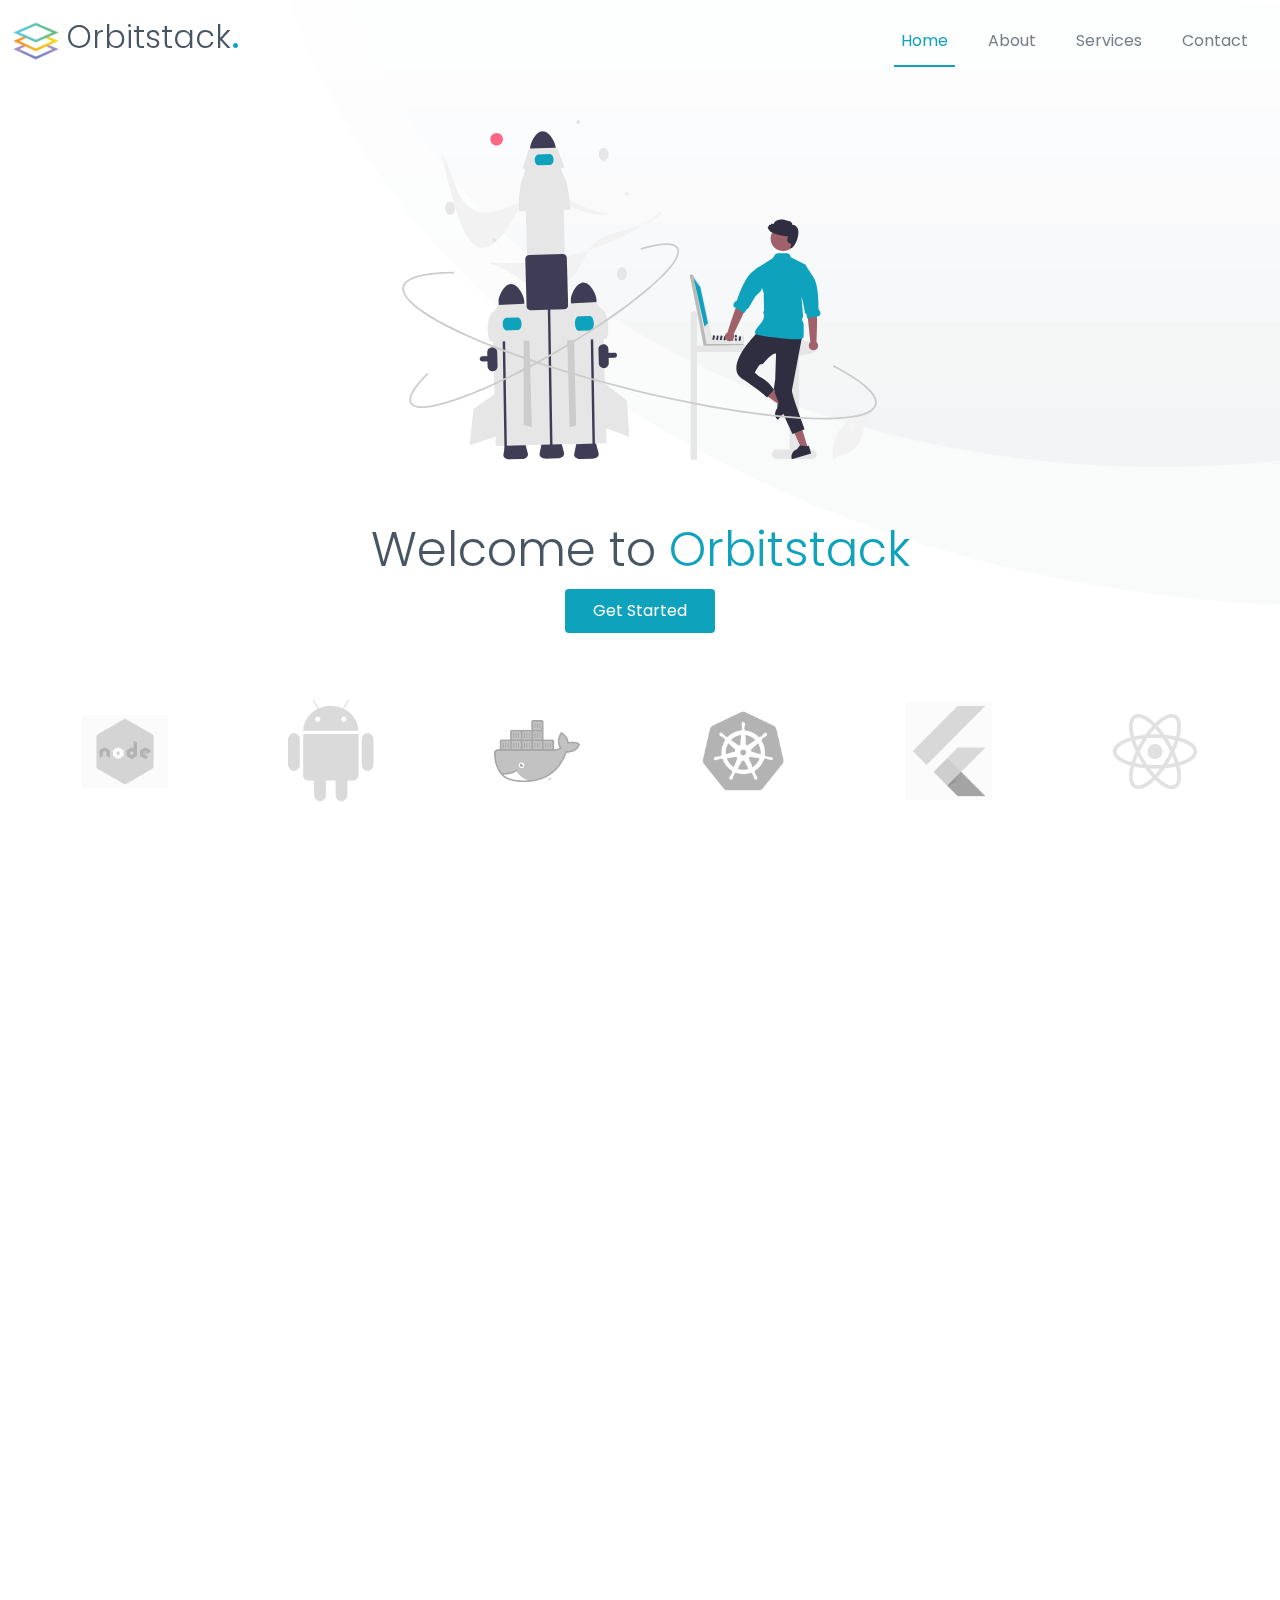
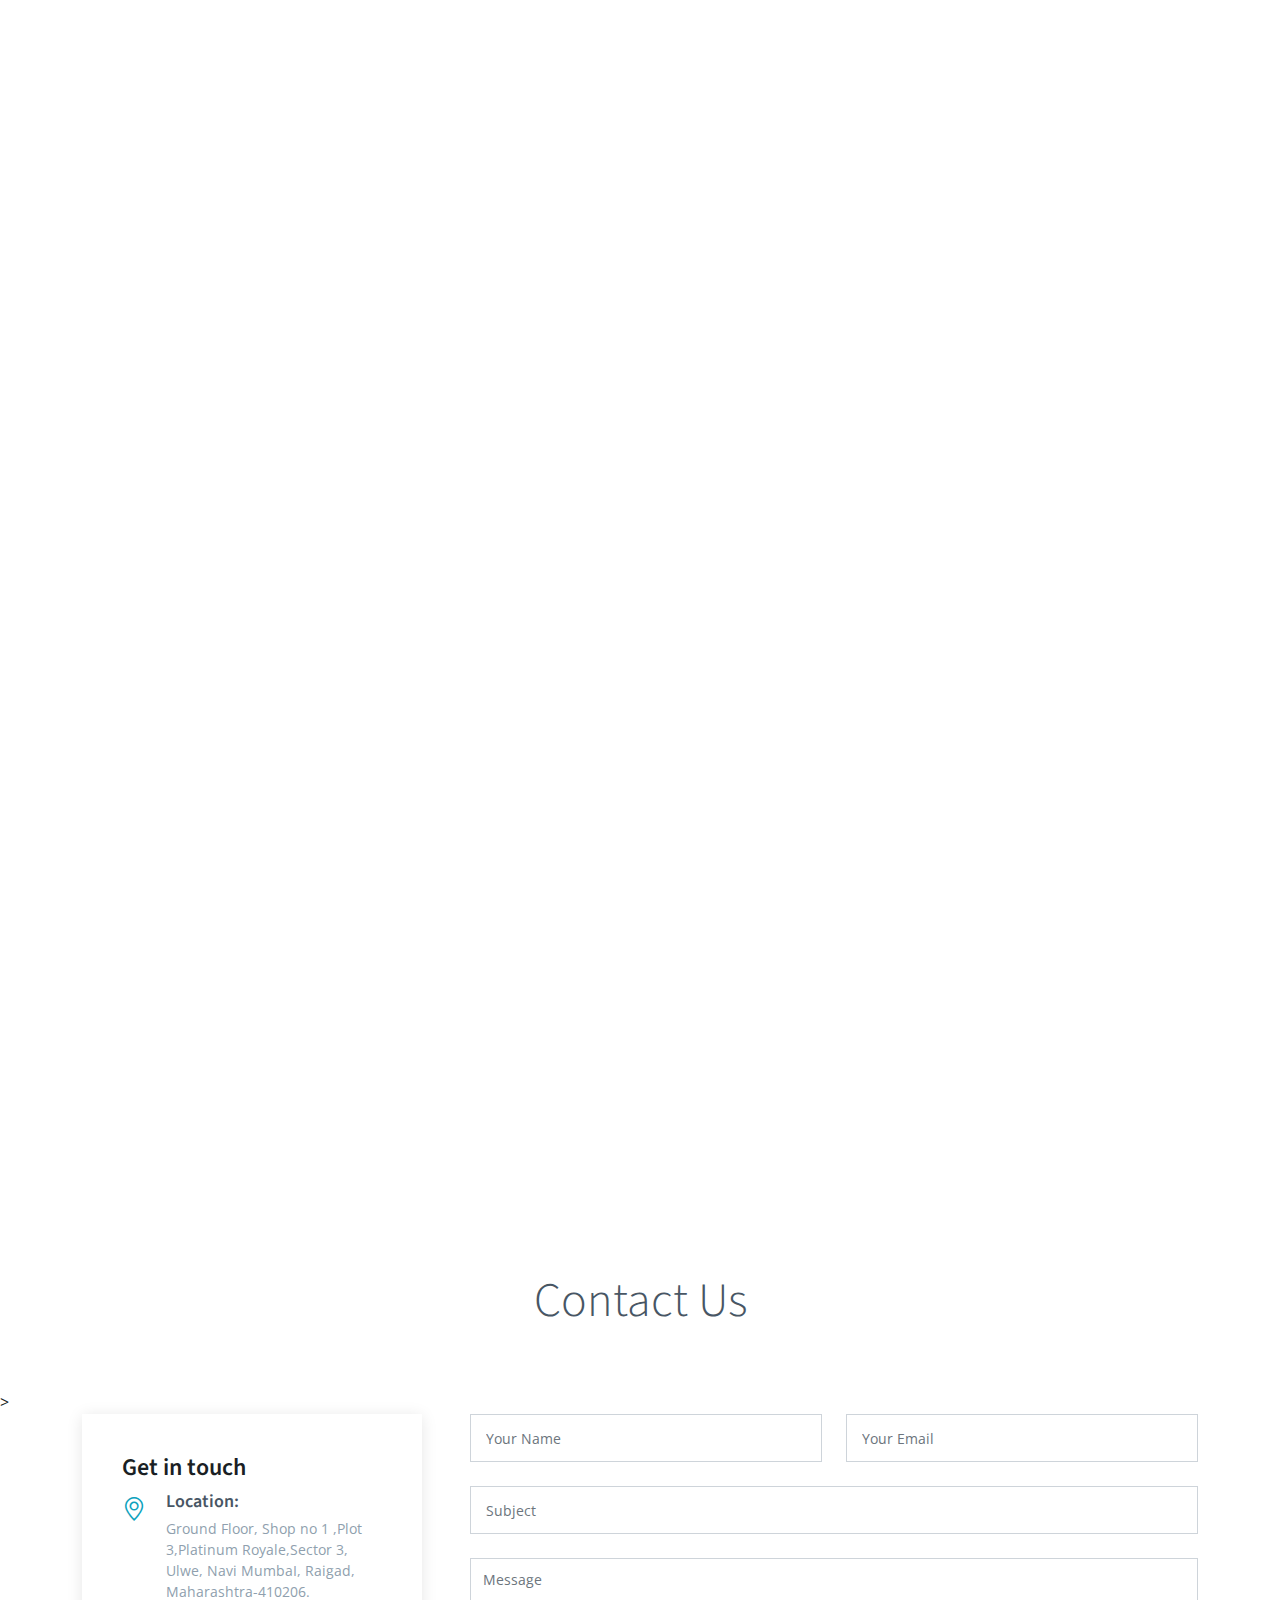
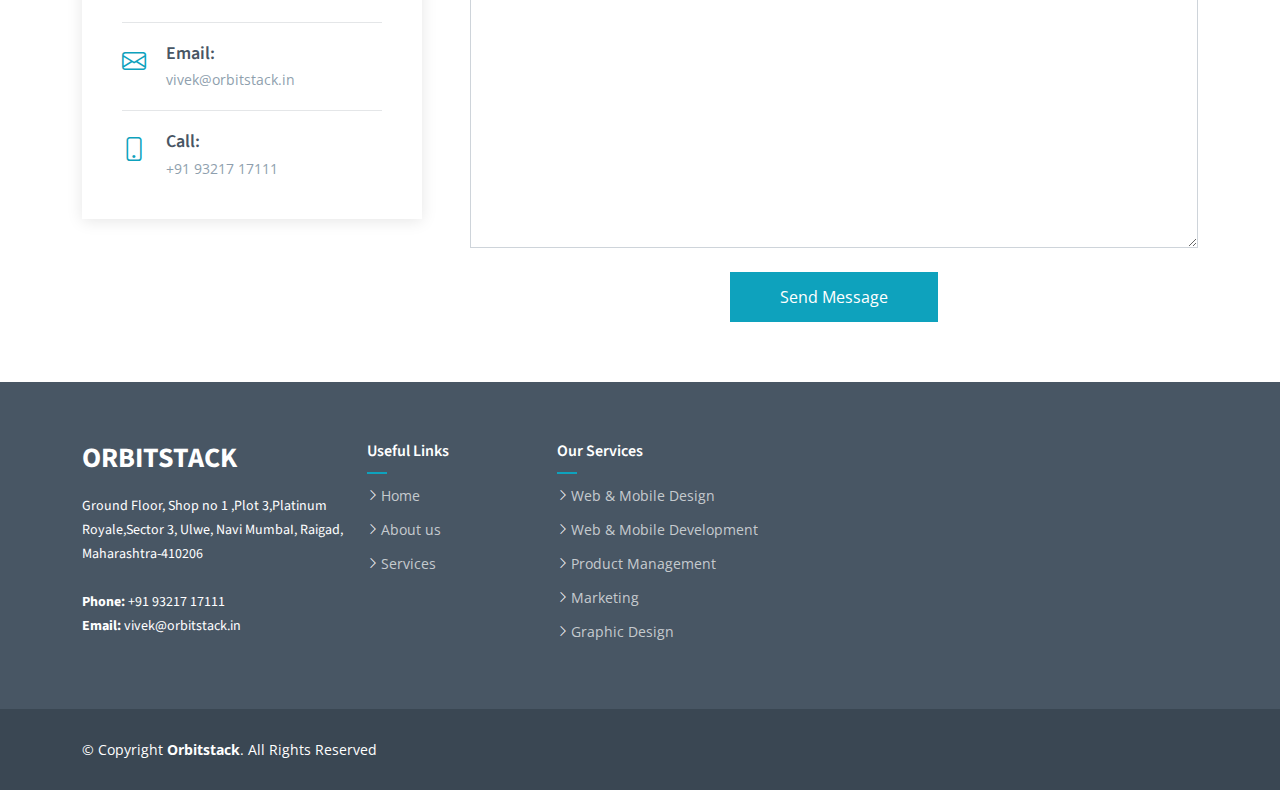
==== commit c8631e88: "initla commit" ====
--- a/index.html
+++ b/index.html
@@ -27,12 +27,7 @@
 
   <!-- Variables CSS Files. Uncomment your preferred color scheme -->
   <link href="assets/css/variables.css" rel="stylesheet">
-  <!-- <link href="assets/css/variables-blue.css" rel="stylesheet"> -->
-  <!-- <link href="assets/css/variables-green.css" rel="stylesheet"> -->
-  <!-- <link href="assets/css/variables-orange.css" rel="stylesheet"> -->
-  <!-- <link href="assets/css/variables-purple.css" rel="stylesheet"> -->
-  <!-- <link href="assets/css/variables-red.css" rel="stylesheet"> -->
-  <!-- <link href="assets/css/variables-pink.css" rel="stylesheet"> -->
+
 
   <!-- Template Main CSS File -->
   <link href="assets/css/main.css" rel="stylesheet">
@@ -132,128 +127,22 @@
     <div class="container d-flex flex-column justify-content-center align-items-center text-center position-relative" data-aos="zoom-out">
       <img src="assets/img/hero-carousel/hero-carousel-3.svg" class="img-fluid animated">
       <h2>Welcome to <span>Orbitstack</span></h2>
-      <!-- <p>Et voluptate esse accusantium accusamus natus reiciendis quidem voluptates similique aut.</p> -->
-      <!-- <p>Today’s era has seen an exponential rise in mobile app usage- the user experience quotient and expectations have also increased significantly regardless of whether your organization is a start-up, SME, or full-grown enterprise.<br/> Our technology geeks craft intelligent mobile apps with cutting-edge platforms that seamlessly integrate brand differentiation and flexibility to create the right impact and offer an unprecedented experience to your users.</p> -->
       <div class="d-flex">
         <a href="#about" class="btn-get-started scrollto">Get Started</a>
-        <!-- <a href="https://www.youtube.com/watch?v=LXb3EKWsInQ" class="glightbox btn-watch-video d-flex align-items-center"><i class="bi bi-play-circle"></i><span>Watch Video</span></a> -->
       </div>
     </div>
   </section>
 
   <main id="main">
 
-    <!-- ======= Featured Services Section ======= -->
-    <section id="featured-services" class="featured-services">
-      <div class="container">
-
-        <div class="row gy-4">
-
-          <div class="col-xl-3 col-md-6 d-flex" data-aos="zoom-out">
-            <div class="service-item position-relative">
-              <div class="icon"><i class="bi bi-activity icon"></i></div>
-              <h4><a href="" class="stretched-link">Lorem Ipsum</a></h4>
-              <p>Voluptatum deleniti atque corrupti quos dolores et quas molestias excepturi</p>
-            </div>
-          </div><!-- End Service Item -->
-
-          <div class="col-xl-3 col-md-6 d-flex" data-aos="zoom-out" data-aos-delay="200">
-            <div class="service-item position-relative">
-              <div class="icon"><i class="bi bi-bounding-box-circles icon"></i></div>
-              <h4><a href="" class="stretched-link">Sed ut perspici</a></h4>
-              <p>Duis aute irure dolor in reprehenderit in voluptate velit esse cillum dolore</p>
-            </div>
-          </div><!-- End Service Item -->
-
-          <div class="col-xl-3 col-md-6 d-flex" data-aos="zoom-out" data-aos-delay="400">
-            <div class="service-item position-relative">
-              <div class="icon"><i class="bi bi-calendar4-week icon"></i></div>
-              <h4><a href="" class="stretched-link">Magni Dolores</a></h4>
-              <p>Excepteur sint occaecat cupidatat non proident, sunt in culpa qui officia</p>
-            </div>
-          </div><!-- End Service Item -->
-
-          <div class="col-xl-3 col-md-6 d-flex" data-aos="zoom-out" data-aos-delay="600">
-            <div class="service-item position-relative">
-              <div class="icon"><i class="bi bi-broadcast icon"></i></div>
-              <h4><a href="" class="stretched-link">Nemo Enim</a></h4>
-              <p>At vero eos et accusamus et iusto odio dignissimos ducimus qui blanditiis</p>
-            </div>
-          </div><!-- End Service Item -->
-
-        </div>
-
-      </div>
-    </section><!-- End Featured Services Section -->
-
-    <!-- ======= About Section ======= -->
-    <section id="about" class="about">
-      <div class="container" data-aos="fade-up">
-
-        <div class="section-header">
-          <h2>About Us</h2>
-          <p>Today’s era has seen an exponential rise in mobile app usage- the user experience quotient and expectations have also increased significantly regardless of whether your organization is a start-up, SME, or full-grown enterprise.<br/> Our technology geeks craft intelligent mobile apps with cutting-edge platforms that seamlessly integrate brand differentiation and flexibility to create the right impact and offer an unprecedented experience to your users.</p>
-        </div>
-
-        <div class="row g-4 g-lg-5" data-aos="fade-up" data-aos-delay="200">
-
-          <div class="col-lg-5">
-            <div class="about-img">
-              <img src="assets/img/about.jpg" class="img-fluid" alt="">
-            </div>
-          </div>
-
-          <div class="col-lg-7">
-            <h3 class="pt-0 pt-lg-5">Building your mobile application with future-ready capabilities</h3>
-
-            <!-- Tabs -->
-            <ul class="nav nav-pills mb-3">
-              <li><a class="nav-link active" data-bs-toggle="pill" href="#tab1">Custom Software Development</a></li>
-            </ul><!-- End Tabs -->
-
-            <!-- Tab Content -->
-            <div class="tab-content">
-
-              <div class="tab-pane fade show active" id="tab1">
-
-                <p class="fst-italic">We can deliver custom software development for Start-ups, SMEs, and mid-tier enterprises. Right from consulting, designing, developing, managing, and maintaining business solutions as per the business requirement. We use different methodologies like agile, test-driven, data-driven and rapid application development, which are tailored as per your business needs.</p>
-
-                <div class="d-flex align-items-center mt-4">
-                  <i class="bi bi-check2"></i>
-                  <h4>SaaS Development Services</h4>
-                </div>
-                <p>We help build SaaS applications, especially catering to the Start-ups and SME setups. We design and build turnkey SaaS solutions that take product innovation to a different level altogether.</p>
-
-                <div class="d-flex align-items-center mt-4">
-                  <i class="bi bi-check2"></i>
-                  <h4>Enterprise Web Applications</h4>
-                </div>
-                <p>We create applications that ease and understand quickly realizing higher productivity and an enhanced user experience. These data-driven solutions enable faster decisions with incomparable accuracy and business value.</p>
-
-              </div><!-- End Tab 1 Content -->
-            </div>
-
-          </div>
-
-        </div>
-
-      </div>
-    </section><!-- End About Section -->
-
+   
+    
     <!-- ======= Clients Section ======= -->
     <section id="clients" class="clients">
       <div class="container" data-aos="zoom-out">
 
         <div class="clients-slider swiper">
           <div class="swiper-wrapper align-items-center">
-            <!-- <div class="swiper-slide"><img src="assets/img/clients/client-1.png" class="img-fluid" alt=""></div>
-            <div class="swiper-slide"><img src="assets/img/clients/client-2.png" class="img-fluid" alt=""></div>
-            <div class="swiper-slide"><img src="assets/img/clients/client-3.png" class="img-fluid" alt=""></div>
-            <div class="swiper-slide"><img src="assets/img/clients/client-4.png" class="img-fluid" alt=""></div>
-            <div class="swiper-slide"><img src="assets/img/clients/client-5.png" class="img-fluid" alt=""></div>
-            <div class="swiper-slide"><img src="assets/img/clients/client-6.png" class="img-fluid" alt=""></div>
-            <div class="swiper-slide"><img src="assets/img/clients/client-7.png" class="img-fluid" alt=""></div>
-            <div class="swiper-slide"><img src="assets/img/clients/client-8.png" class="img-fluid" alt=""></div> -->
             <div class="swiper-slide"><img src="assets/img/techStack/node.png" class="img-fluid" alt=""></div>
             <div class="swiper-slide"><img src="assets/img/techStack/android.png" class="img-fluid" alt=""></div>
             <div class="swiper-slide"><img src="assets/img/techStack/docket.png" class="img-fluid" alt=""></div>
@@ -269,13 +158,107 @@
       </div>
     </section>
     <!-- End Clients Section -->
+<!-- ======= About Section ======= -->
+<section id="about" class="about">
+  <div class="container" data-aos="fade-up">
+
+    <div class="section-header">
+      <h2>Why Us</h2>
+      <p>Today’s era has seen an exponential rise in mobile app usage- the user experience quotient and expectations have also increased significantly regardless of whether your organization is a start-up, SME, or full-grown enterprise.<br/> Our technology geeks craft intelligent mobile apps with cutting-edge platforms that seamlessly integrate brand differentiation and flexibility to create the right impact and offer an unprecedented experience to your users.</p>
+    </div>
+
+    <div class="row g-4 g-lg-5" data-aos="fade-up" data-aos-delay="200">
+
+      <div class="col-lg-5">
+        <div class="about-img">
+          <img src="assets/img/about.jpg" class="img-fluid" alt="">
+        </div>
+      </div>
+
+      <div class="col-lg-7">
+        <h3 class="pt-0 pt-lg-5">Building your mobile application with future-ready capabilities</h3>
+
+        <!-- Tabs -->
+        <ul class="nav nav-pills mb-3">
+          <li><a class="nav-link active" data-bs-toggle="pill" href="#tab1">Custom Software Development</a></li>
+          <li><a class="nav-link " data-bs-toggle="pill" href="#tab2">ChatBot</a></li>
+          <li><a class="nav-link " data-bs-toggle="pill" href="#tab3">Ecommerce Platform</a></li>
+          <li><a class="nav-link " data-bs-toggle="pill" href="#tab4">Hire Developers</a></li>
+        </ul><!-- End Tabs -->
+
+        <!-- Tab Content -->
+        <div class="tab-content">
+
+          <div class="tab-pane fade show active" id="tab1">
+
+            <p class="fst-italic">We can deliver custom software development for Start-ups, SMEs, and mid-tier enterprises. Right from consulting, designing, developing, managing, and maintaining business solutions as per the business requirement. We use different methodologies like agile, test-driven, data-driven and rapid application development, which are tailored as per your business needs.</p>
+
+            <div class="d-flex align-items-center mt-4">
+              <i class="bi bi-check2"></i>
+              <h4>SaaS Development Services</h4>
+            </div>
+            <p>We help build SaaS applications, especially catering to the Start-ups and SME setups. We design and build turnkey SaaS solutions that take product innovation to a different level altogether.</p>
+
+            <div class="d-flex align-items-center mt-4">
+              <i class="bi bi-check2"></i>
+              <h4>Enterprise Web Applications</h4>
+            </div>
+            <p>We create applications that ease and understand quickly realizing higher productivity and an enhanced user experience. These data-driven solutions enable faster decisions with incomparable accuracy and business value.</p>
+
+          </div><!-- End Tab 1 Content -->
+          <div class="tab-pane fade show " id="tab2">
+
+            <p class="fst-italic">Interactive Chatbot creates a powerful scenario with our chatbot builder.
+              Automate customer interactions and start assisting customers or leads in just a few clicks with our chatbot software. Route conversations to the right team, chatbot builder will send all information straight to your CRM or any customer service platform. 
+              No matter whether you’re a growing company or a market leader, Chatbot helps you communicate better with customers and push your business forward.</p>
+
+            <div class="d-flex align-items-center mt-4">
+              <i class="bi bi-check2"></i>
+              <h4>Engage your customer proactively using a personalized chatbot and chat into sales opportunities.</h4>
+            </div>
+            <div class="d-flex align-items-center mt-4">
+              <i class="bi bi-check2"></i>
+              <h4>Qualify prospects automatically. Transfer high-intent leads to your sales reps in real-time to shorten the sales cycle.</h4>
+            </div>
+            <div class="d-flex align-items-center mt-4">
+              <i class="bi bi-check2"></i>
+              <h4>Convert the customer's purchase, order, or schedule meetings easily using an AI chatbot.</h4>
+            </div>
+
+          </div><!-- End Tab 2 Content -->
+          <div class="tab-pane fade show " id="tab3">
+
+            <p class="fst-italic">Our eCommerce platform is an advance that was developed by us. Our product has all the features needed to start and grow a business online. The product is very flexible and can be customized easily to deliver an eCommerce/Web application requirement, hence reducing the development cost and being ready for market fast.
+              Our e-commerce platform helps in structuring your online business with the best customer support. We understand and incorporate new thoughts into your online store to make your business stand out from other market players. we provide our customers with an E-commerce website, android and IOS apps.
+               
+              Being a startup we understand and enable start-ups, and brands to start selling their products online. We provide end-to-end eCommerce solutions for your online store. 
+              We focus on creating the best UI/UX  eCommerce websites with a top navigation experience.</p>
+
+
+          </div><!-- End Tab 3 Content -->
+          <div class="tab-pane fade show " id="tab4">
+
+            <p class="fst-italic">Orbitstack Technologies provides dedicated resources on a temporary or full-time basis to our customers for domain-specific operational performance. Which reduces the overheads of hiring, training, and managing. We take responsibility for allocating domain-specific developers to revamp your business workflow. You can easily scale up/down your staffing needs in sync with your business needs without any compromise on performance or delivery.</p>
+
+
+          </div><!-- End Tab 4 Content -->
+        </div>
+
+      </div>
+
+    </div>
+
+  </div>
+</section><!-- End About Section -->
+
+
 
     <!-- ======= Services Section ======= -->
     <section id="services" class="services">
       <div class="container" data-aos="fade-up">
 
         <div class="section-header">
-          <h2>Why Us</h2>
+          <h2>Key Features</h2>
         </div>
 
         <div class="row gy-5">
@@ -520,13 +503,13 @@
           </div>
         </div>
 
-        <div class="social-links order-first order-lg-last mb-3 mb-lg-0">
+        <!-- <div class="social-links order-first order-lg-last mb-3 mb-lg-0">
           <a href="#" class="twitter"><i class="bi bi-twitter"></i></a>
           <a href="#" class="facebook"><i class="bi bi-facebook"></i></a>
           <a href="#" class="instagram"><i class="bi bi-instagram"></i></a>
           <a href="#" class="google-plus"><i class="bi bi-skype"></i></a>
           <a href="#" class="linkedin"><i class="bi bi-linkedin"></i></a>
-        </div>
+        </div> -->
 
       </div>
     </div>
--- a/assets/css/variables.css
+++ b/assets/css/variables.css
@@ -1,23 +1,4 @@
-/**
-* Template Name: HeroBiz
-* File: variables.css
-* Description: Easily customize colors, typography, and other repetitive properties used in the template main stylesheet file main.css
-* 
-* Template URL: https://bootstrapmade.com/herobiz-bootstrap-business-template/
-* Author: BootstrapMade.com
-* License: https://bootstrapmade.com/license/
-* 
-* Contents:
-* 1. HeroBiz template variables 
-* 2. Override default Bootstrap variables
-* 3. Set color and background class names
-*
-* Learn more about CSS variables at https://developer.mozilla.org/en-US/docs/Web/CSS/Using_CSS_custom_properties
-*/
 
-/*--------------------------------------------------------------
-# 1. HeroBiz template variables 
---------------------------------------------------------------*/
 :root {
 
   /* Fonts */
--- a/assets/css/main.css
+++ b/assets/css/main.css
@@ -1,10 +1,4 @@
-/**
-* Template Name: HeroBiz - v2.1.0
-* Template URL: https://bootstrapmade.com/herobiz-bootstrap-business-template/
-* Author: BootstrapMade.com
-* License: https://bootstrapmade.com/license/
-*/
-
+
 /**
 * Check out variables.css for easy customization of colors, typography, and other repetitive properties
 */
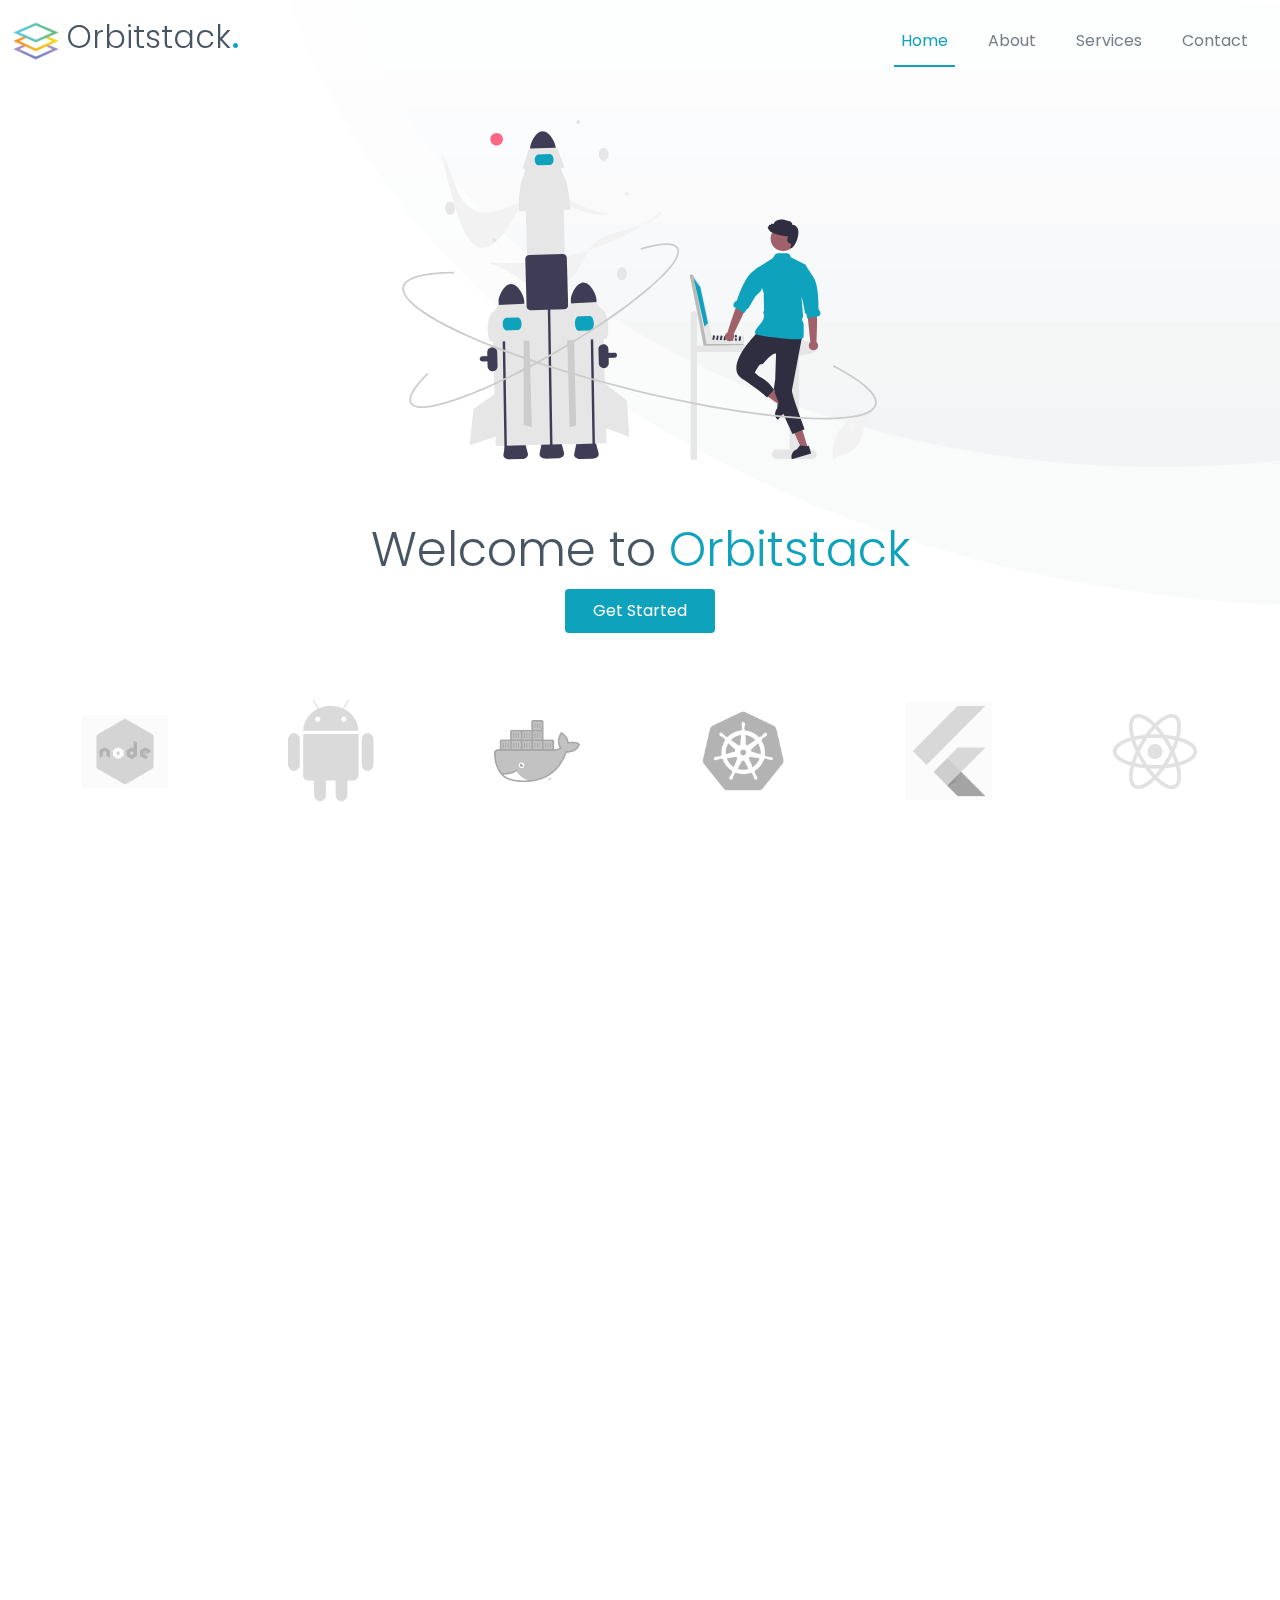
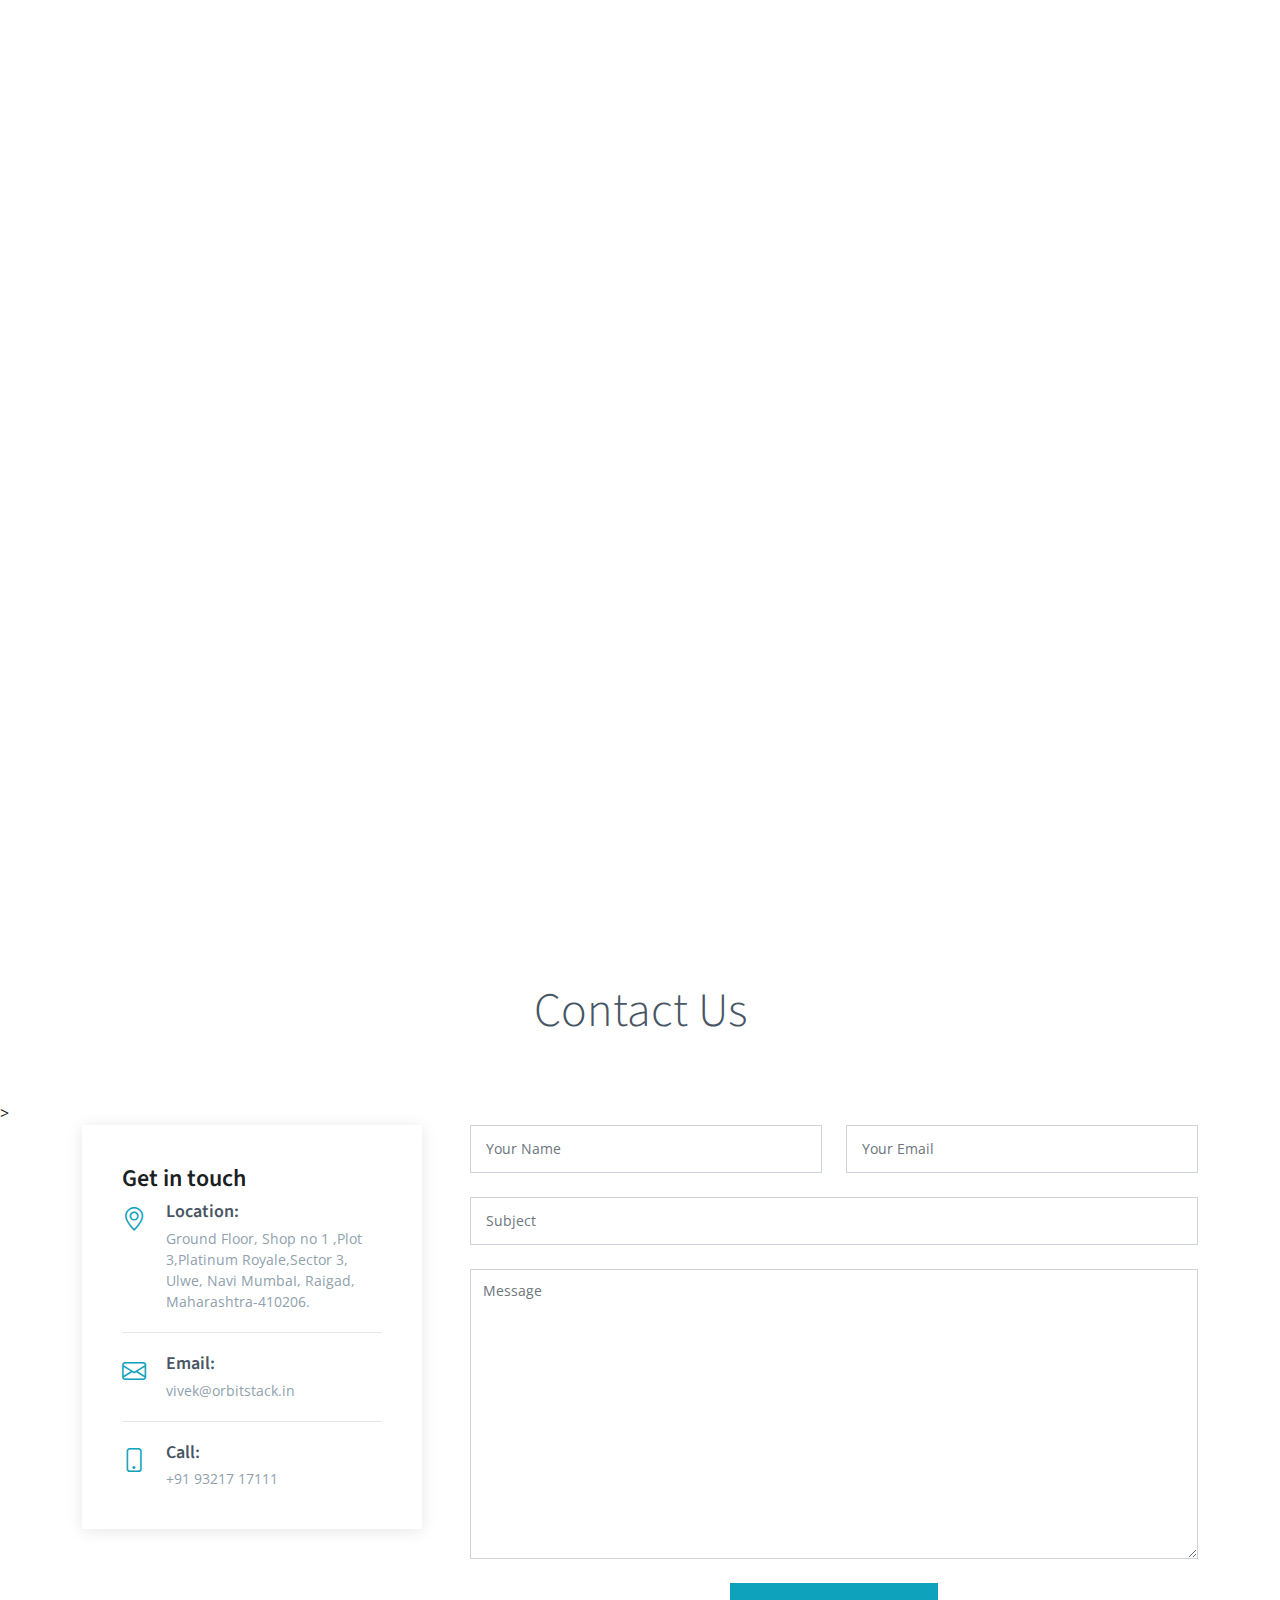
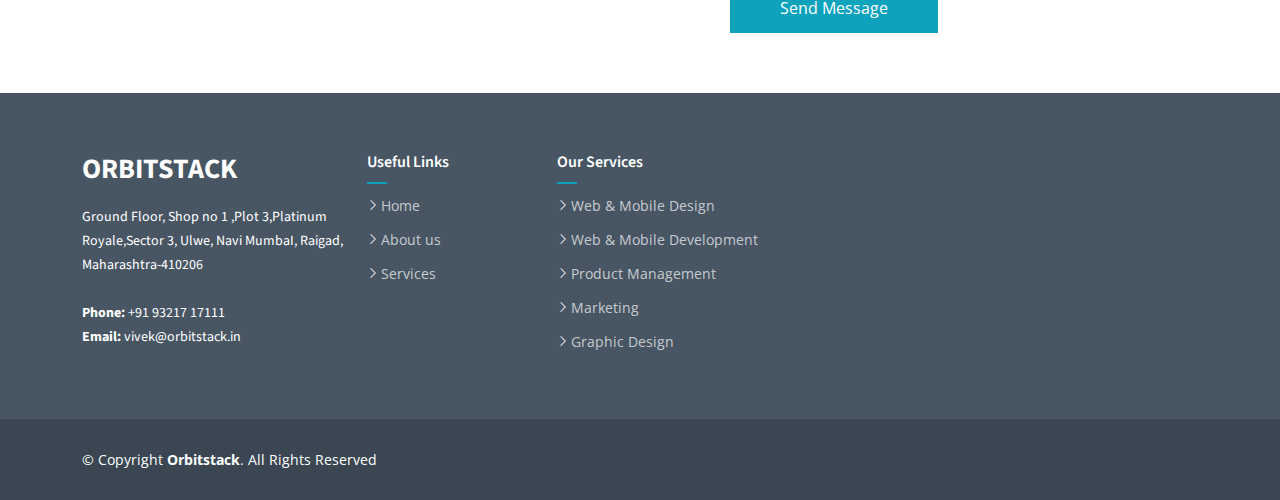
==== commit 75350eab: "changes suggested by vivek" ====
--- a/index.html
+++ b/index.html
@@ -162,28 +162,30 @@
 <section id="about" class="about">
   <div class="container" data-aos="fade-up">
 
-    <div class="section-header">
+    <!-- <div class="section-header">
       <h2>Why Us</h2>
       <p>Today’s era has seen an exponential rise in mobile app usage- the user experience quotient and expectations have also increased significantly regardless of whether your organization is a start-up, SME, or full-grown enterprise.<br/> Our technology geeks craft intelligent mobile apps with cutting-edge platforms that seamlessly integrate brand differentiation and flexibility to create the right impact and offer an unprecedented experience to your users.</p>
-    </div>
+    </div> -->
 
     <div class="row g-4 g-lg-5" data-aos="fade-up" data-aos-delay="200">
-
+<!-- 
       <div class="col-lg-5">
         <div class="about-img">
           <img src="assets/img/about.jpg" class="img-fluid" alt="">
         </div>
-      </div>
-
-      <div class="col-lg-7">
-        <h3 class="pt-0 pt-lg-5">Building your mobile application with future-ready capabilities</h3>
+      </div> -->
+
+      <!-- <div class="col-lg-9"> -->
+      <div class="">
+        <!-- <h3 class="pt-0 pt-lg-5">Building your mobile application with future-ready capabilities</h3> -->
 
         <!-- Tabs -->
         <ul class="nav nav-pills mb-3">
           <li><a class="nav-link active" data-bs-toggle="pill" href="#tab1">Custom Software Development</a></li>
           <li><a class="nav-link " data-bs-toggle="pill" href="#tab2">ChatBot</a></li>
           <li><a class="nav-link " data-bs-toggle="pill" href="#tab3">Ecommerce Platform</a></li>
-          <li><a class="nav-link " data-bs-toggle="pill" href="#tab4">Hire Developers</a></li>
+          <li><a class="nav-link " data-bs-toggle="pill" href="#tab4">Mobile Application</a></li>
+          <li><a class="nav-link " data-bs-toggle="pill" href="#tab5">Hire Developers</a></li>
         </ul><!-- End Tabs -->
 
         <!-- Tab Content -->
@@ -236,7 +238,13 @@
 
 
           </div><!-- End Tab 3 Content -->
-          <div class="tab-pane fade show " id="tab4">
+           <div class="tab-pane fade show " id="tab4">
+
+            <p class="fst-italic">Building your mobile application with future-ready capabilities.</p>
+
+
+          </div><!-- End Tab 4 Content -->
+          <div class="tab-pane fade show " id="tab5">
 
             <p class="fst-italic">Orbitstack Technologies provides dedicated resources on a temporary or full-time basis to our customers for domain-specific operational performance. Which reduces the overheads of hiring, training, and managing. We take responsibility for allocating domain-specific developers to revamp your business workflow. You can easily scale up/down your staffing needs in sync with your business needs without any compromise on performance or delivery.</p>
 
@@ -256,6 +264,11 @@
     <!-- ======= Services Section ======= -->
     <section id="services" class="services">
       <div class="container" data-aos="fade-up">
+
+         <div class="section-header">
+      <h2>Why Us</h2>
+      <p>Today’s era has seen an exponential rise in mobile app usage- the user experience quotient and expectations have also increased significantly regardless of whether your organization is a start-up, SME, or full-grown enterprise.<br/> Our technology geeks craft intelligent mobile apps with cutting-edge platforms that seamlessly integrate brand differentiation and flexibility to create the right impact and offer an unprecedented experience to your users.</p>
+    </div>
 
         <div class="section-header">
           <h2>Key Features</h2>
--- a/assets/css/main.css
+++ b/assets/css/main.css
@@ -1026,7 +1026,8 @@
 .about .nav-link {
   background: none;
   font-size: 18px;
-  font-weight: 400;
+  /* font-weight: 400; */
+  font-weight: 500;
   color: var(--color-secondary);
   padding: 12px 0;
   margin-bottom: -2px;
